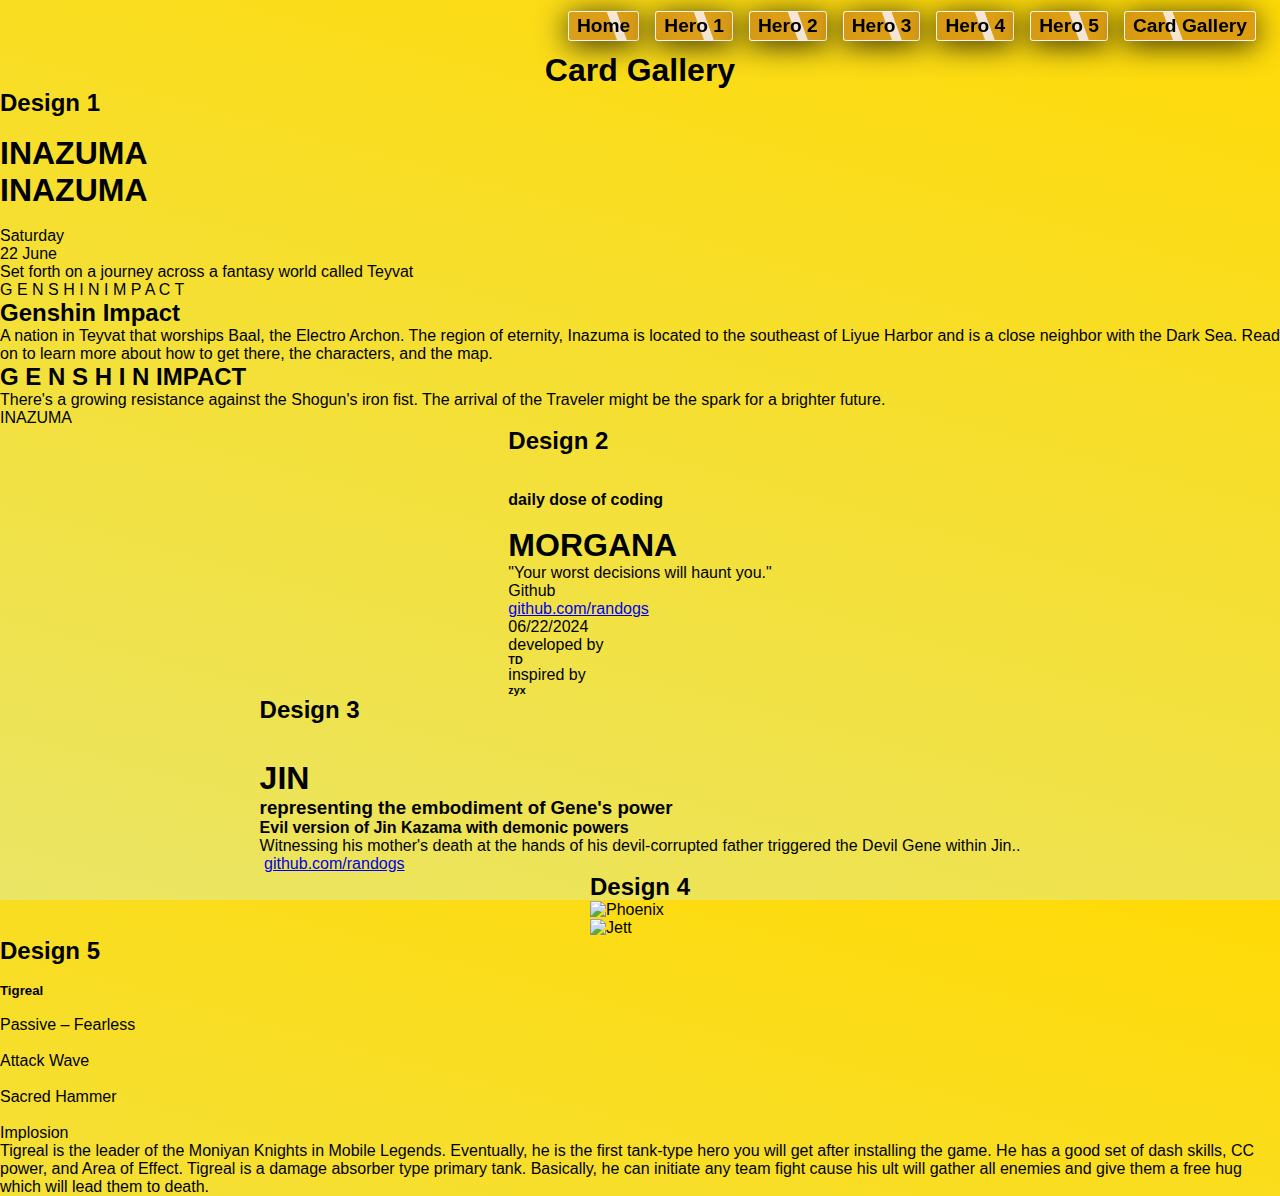
==== pages/card-gallery/index.html @ 4b06b7da "handsonfinal" ====
<!DOCTYPE html>
<html lang="en">
<head>
    <meta charset="UTF-8">
    <meta name="viewport" content="width=device-width, initial-scale=1.0">
    <title>Card Gallery</title>
    <link rel="stylesheet" href="./assets/css/card-1.css/card-1.css">
    <link rel="stylesheet" href="./assets/css/card-2.css/card-2.css">
    <link rel="stylesheet" href="./assets/css/card-3.css/card-3.css">
    <link rel="stylesheet" href="./assets/css/card-4.css/card-4.css">
    <link rel="stylesheet" href="./assets/css/card-5.css/card-5.css">
    <link rel="stylesheet" href="./assets/header.css/header.css">
    <link rel="stylesheet" href="./assets/css/style.css">
    <link rel="stylesheet" href="./assets/scrollbar.css/scrollbar.css">
    <link rel="stylesheet" href="https://cdnjs.cloudflare.com/ajax/libs/bootstrap-icons/1.11.3/font/bootstrap-icons.min.css" integrity="sha512-dPXYcDub/aeb08c63jRq/k6GaKccl256JQy/AnOq7CAnEZ9FzSL9wSbcZkMp4R26vBsMLFYH4kQ67/bbV8XaCQ==" crossorigin="anonymous" referrerpolicy="no-referrer">
</head>
<body>
    <header class="header">
        <a href="../../index.html" class="btn">Home</a>
        <a href="../hero-1/index.html" class="btn">Hero 1</a>
        <a href="../hero-2/index.html" class="btn">Hero 2</a>
        <a href="../hero-3/index.html" class="btn">Hero 3</a>
        <a href="../hero-4/index.html" class="btn">Hero 4</a>
        <a href="../hero-5/index.html" class="btn">Hero 5</a>
        <a href="../card-gallery/index.html" class="btn">Card Gallery</a>
    </header>

    <h1>Card Gallery</h1>

    <section class="design-1">
        <h2>Design 1</h2>
        <section class="hero">
            <div class="wallpaper">
                <img src="./assets/img/genshin-impact-inazuma.jpeg" alt="" class="character">
                <h1 class="top-layer">INAZUMA</h1>
                <h1 class="lower-layer">INAZUMA</h1>
                <img src="./assets/img/backgroundinazuma.jpg" alt="" class="background">
            </div>
            <div class="date">
                <p class="day">Saturday</p>
                <p class="month">22 June</p>
            </div>
            <div class="content">
                <div class="top">
                    <p class="description">Set forth on a journey across a fantasy world called Teyvat</p>
                    <p class="letters">G E N S H I N I M P A C T</p>
                </div>
                <div class="card1">
                    <h2 class="title">Genshin Impact</h2>
                    <p class="description">A nation in Teyvat that worships Baal, the Electro Archon. The region of eternity, Inazuma is located to the southeast of Liyue Harbor and is a close neighbor with the Dark Sea. Read on to learn more about how to get there, the characters, and the map.</p>
                </div>
                <div class="card2">
                    <h2 class="title">G E N S H I N IMPACT</h2>
                    <p class="description">There's a growing resistance against the Shogun's iron fist. The arrival of the Traveler might be the spark for a brighter future.</p>
                </div>
                <div class="name">INAZUMA</div>
            </div>
        </section>
    </section>

    <section class="design-2">
        <h2>Design 2</h2>
        <img src="./assets/css/img/leaguelogo.jpg" alt="" class="mascot">
        <div class="contents1">
            <div class="top">
                <img src="./assets/img/deguzmanownlogo (1).jpg" alt="" class="logo">
            </div>
            <div class="middle">
                <h4 class="note">daily dose of coding</h4>
                <div class="card">
                    <img class="card-img" src="./assets/img/Morganavictorious.webp" alt="">
                    <h1 class="title">MORGANA <br><span></span></h1>
                    <p class="description">"Your worst decisions will haunt you."</p>
                    <i class="bi bi-three-dots"></i>
                </div>
                <div class="others">
                    <div class="email">
                        <p>Github</p>
                        <a href="https://github.com/randogs/" class="account">github.com/randogs</a>
                    </div>
                    <p>06/22/2024</p>
                </div>
            </div>
            <div class="bottom">
                <div class="creators">
                    <p>developed by</p>
                    <h6>TD</h6>
                </div>
                <div class="creators">
                    <p>inspired by</p>
                    <h6>zyx</h6>
                </div>
            </div>
        </div>
    </section>

    <section class="design-3">
        <h2>Design 3</h2>
        <header class="hero12">
            <div class="background">
                <img src="./assets/css/card-3.css/img/arenatekken.jpg" alt="" class="toxic">
                <div class="partial-color"></div>
            </div>
            <div class="content">
                <div class="left">
                    <img src="./assets/css/card-3.css/img/develjin.jpg" alt="">
                </div>
                <div class="right">
                    <div class="container">
                        <h1 class="name">JIN</h1>
                        <h3 class="designer">representing the embodiment of Gene's power</h3>
                        <h4 class="message">Evil version of Jin Kazama with demonic powers</h4>
                        <p class="content">Witnessing his mother's death at the hands of his devil-corrupted father triggered the Devil Gene within Jin..</p>
                        <img src="./assets/css/card-3.css/img/tekken8logo.jpg" alt="">
                        <a href="https://github.com/randogs/" class="account">github.com/randogs</a>
                    </div>
                </div>
            </div>
        </header>
    </section>

    <section class="design-4">
        <h2 class="design-title">Design 4</h2>
        <div class="containerx">
            <div class="card-container phoenix-card">
                <img class="avatar" src="https://images.contentstack.io/v3/assets/bltb6530b271fddd0b1/bltf0200e1821b5b39f/5eb7cdc144bf8261a04d87f9/V_AGENTS_587x900_Phx.png" alt="Phoenix">
                <div class="card phoenix"></div>
            </div>
            <div class="card-container jett-card">
                <img class="avatar" src="https://images.contentstack.io/v3/assets/bltb6530b271fddd0b1/bltceaa6cf20d328bd5/5eb7cdc1b1f2e27c950d2aaa/V_AGENTS_587x900_Jett.png" alt="Jett">
                <div class="card jett"></div>
            </div>
        </div>
    </section>

    <section class="design-5">
        <h2 class="design-title">Design 5</h2>
        <div class="containerxi">
            <div class="cards">
                <div class="card__containersx">
                    <div class="card__thumb">
                        <div class="tig_imgsrc">
                            <img src="https://f.hubspotusercontent30.net/hubfs/5445236/tig.gif?t=1616993313337" alt="">
                        </div>
                    </div>
                    <div class="card__conts">
                        <h5>Tigreal</h5>
                        <div class="card__skills">
                            <div class="card__skill">
                                <img src="https://gamingonphone.com/wp-content/uploads/2020/08/passive-1.png" alt="">
                                <p>Passive – Fearless</p>
                            </div>
                            <div class="card__skill">
                                <img src="https://gamingonphone.com/wp-content/uploads/2020/12/skill-1.png" alt="">
                                <p>Attack Wave</p>
                            </div>
                            <div class="card__skill">
                                <img src="https://gamingonphone.com/wp-content/uploads/2020/12/skill-2.png" alt="">
                                <p>Sacred Hammer</p>
                            </div>
                            <div class="card__skill">
                                <img src="https://gamingonphone.com/wp-content/uploads/2020/12/skill-3.png" alt="">
                                <p>Implosion</p>
                            </div>
                        </div>
                        <div class="card_roler">
                            <p><span>Tigreal</span> is the leader of the Moniyan Knights in Mobile Legends. Eventually, he is the first tank-type hero you will get after installing the game. He has a good set of dash skills, CC power, and Area of Effect. Tigreal is a damage absorber type primary tank. Basically, he can initiate any team fight cause his ult will gather all enemies and give them a free hug which will lead them to death.</p>
                        </div>
                    </div>
                </div>
            </div>
        </div>
    </section>

</body>
</html>
---- pages/card-gallery/assets/header.css/header.css ----
* {
    padding: 0;
    margin: 0;
}

.header {
    box-sizing: content-box;
    width: calc(100dvw - 3rem);
    display: flex;
    justify-content: flex-end;
    padding: .7rem 1rem;
    gap: 1rem;
    color: black;
    height: 30px;

    & .btn {
        background: rgba(154, 32, 32, 0.329);
        box-shadow: 0 4px 30px rgba(0, 0, 0, 0.815);
        backdrop-filter: blur(10px);
        -webkit-backdrop-filter: blur(10px);
        font-size: 1.2rem;
        border: 1px solid rgb(245, 245, 245);
        padding: .2rem .5rem;
        border-radius: 3px;
        font-weight: 700;
        text-decoration: none;
        color: var(--color-primary-1);
        overflow: hidden;
        transition: all .2s ease;

        &::before {
            position: absolute;
            width: 10px;
            height: 50px;
            z-index: -1;
            background: rgba(255, 255, 255, 0.807);
            display: block;
            content: '';
            backdrop-filter: blur(10px);
            -webkit-backdrop-filter: blur(10px);
            transform: skew(20deg) translateY(-5px) translateX(40px);
            transition: all .2s ease;
        }

        &:hover {
            transform: scale(1.1);
            &::before {
                transform: skew(20deg) translateY(-5px) translateX(-20px);
            }
        }
    }
}
---- pages/card-gallery/assets/css/style.css ----
* {
    box-sizing: border-box;
    padding: 0;
    margin: 0;
}

body {
    width: 100vw;
    height: 100vh;
    display: flex;
    flex-direction: column;
    align-items: center;
    overflow-x: hidden;
    background: linear-gradient(75deg, #eae565 0%, #ffda06 100%);
    background: -moz-linear-gradient(75deg, #eae565 0%, #ffda06 100%);
    background: -webkit-linear-gradient(75deg, #eae565 0%, #ffda06 100%);
    font-family: 'Oswald', sans-serif;
    color: rgb(0, 2, 4);
}
---- pages/card-gallery/assets/scrollbar.css/scrollbar.css ----
*::-webkit-scrollbar{
    width: 5px;
}

*::-webkit-scrollbar-track{
    background-color: #527a58;
    border-radius: 12px;
}

*::-webkit-scrollbar-thumb{
    background-color: #00630d;
    border-radius: 12px;
}
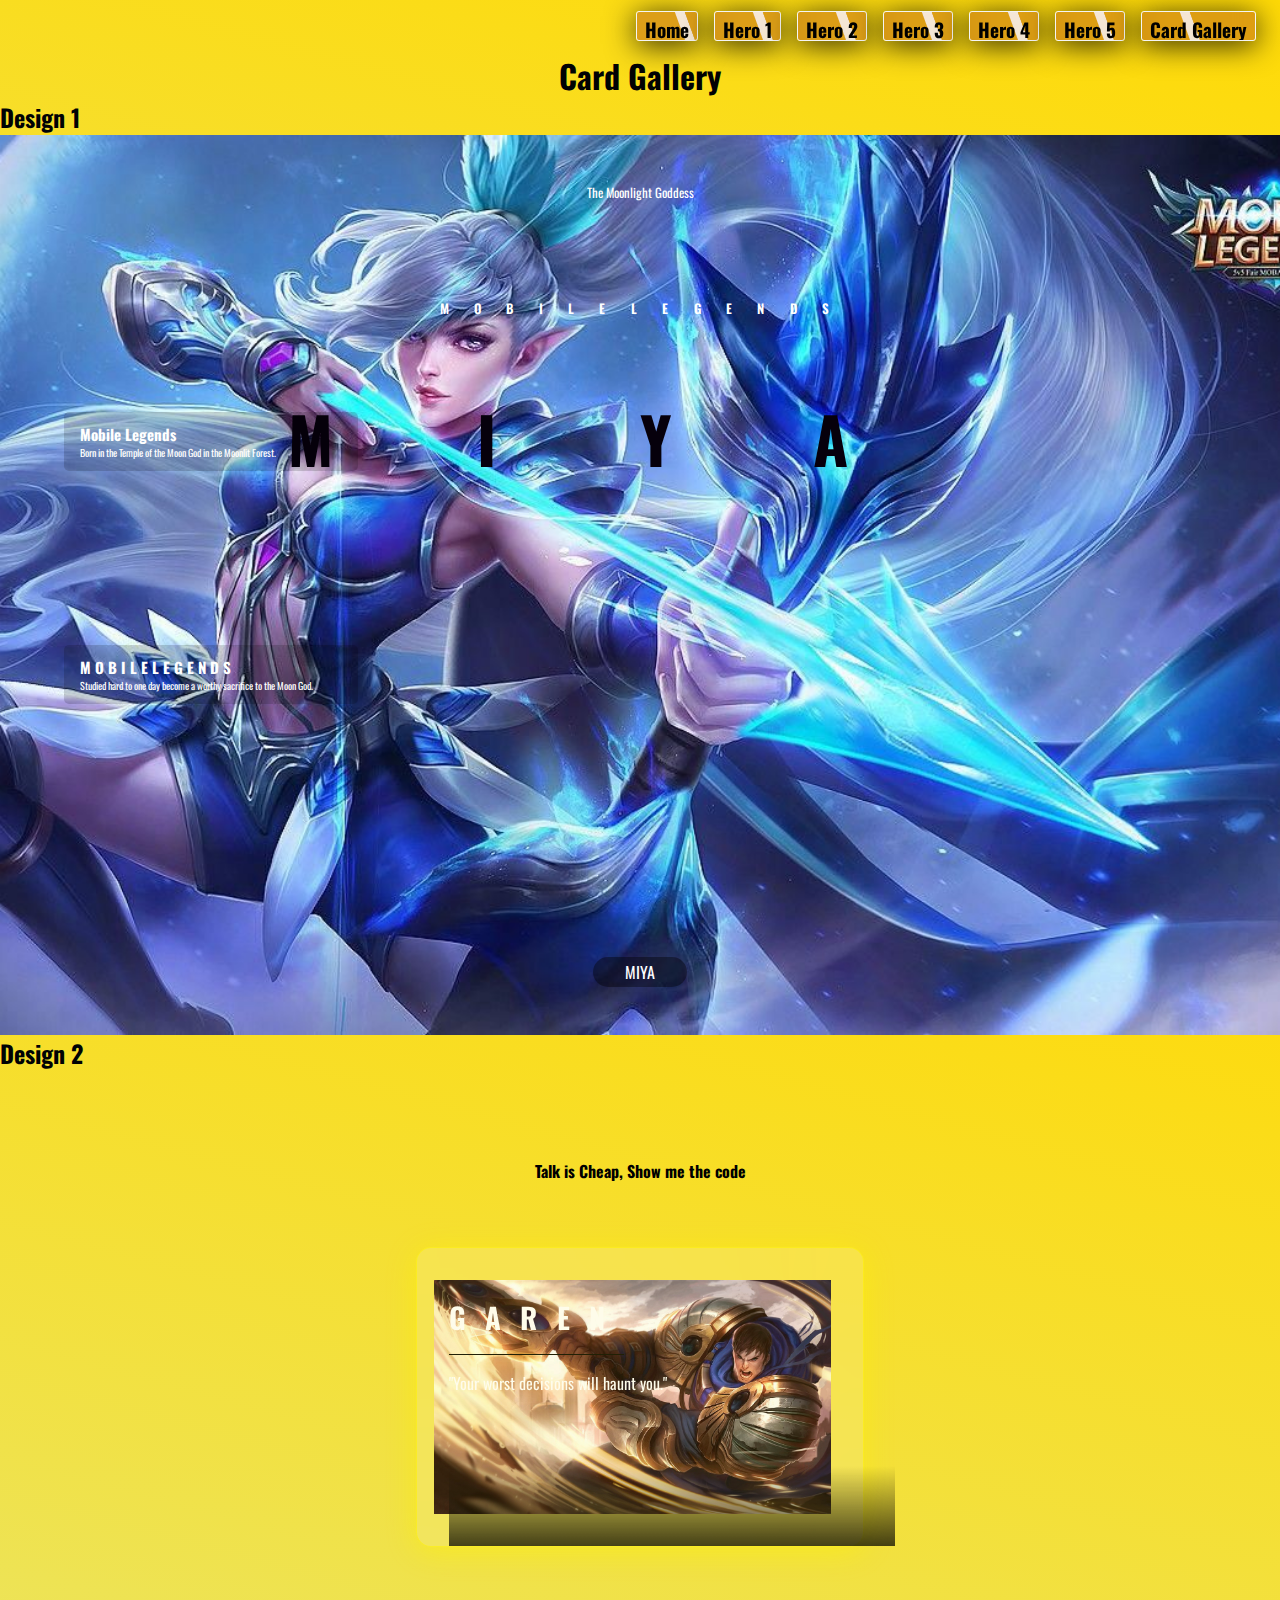
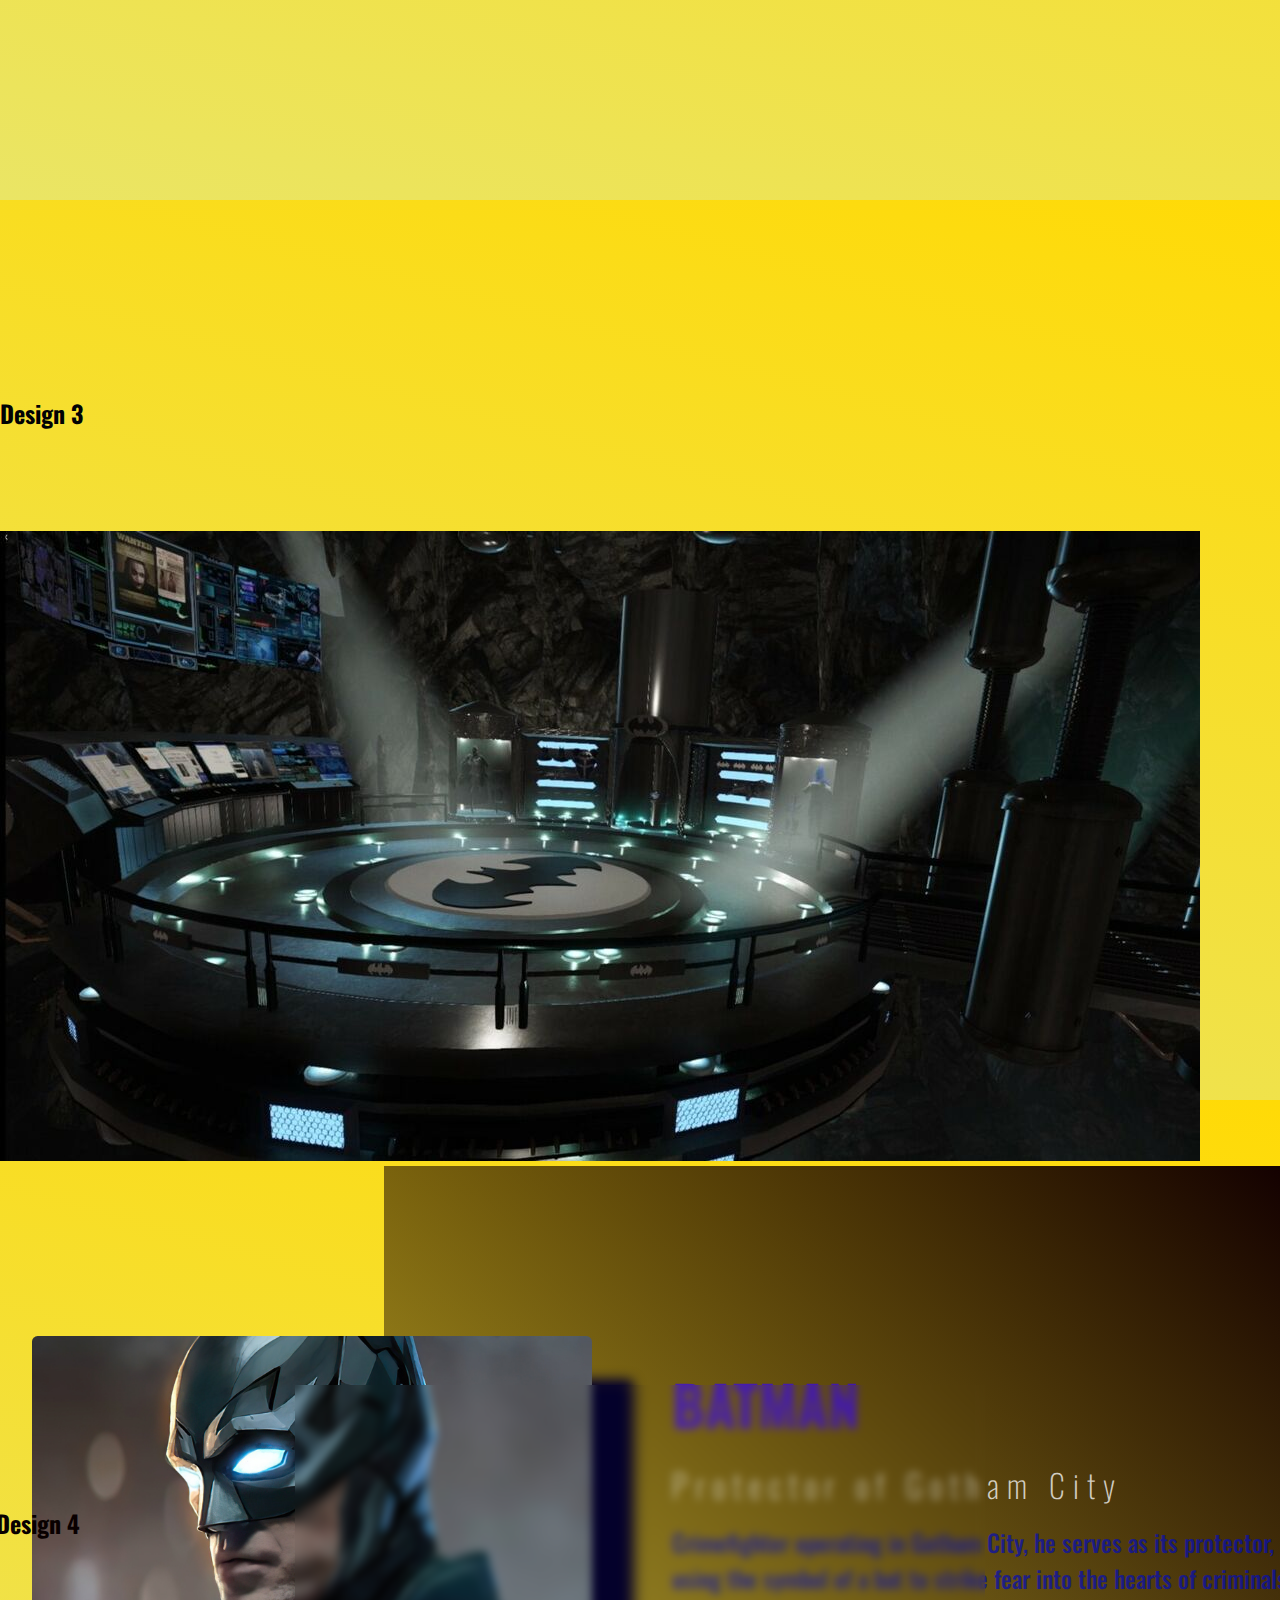
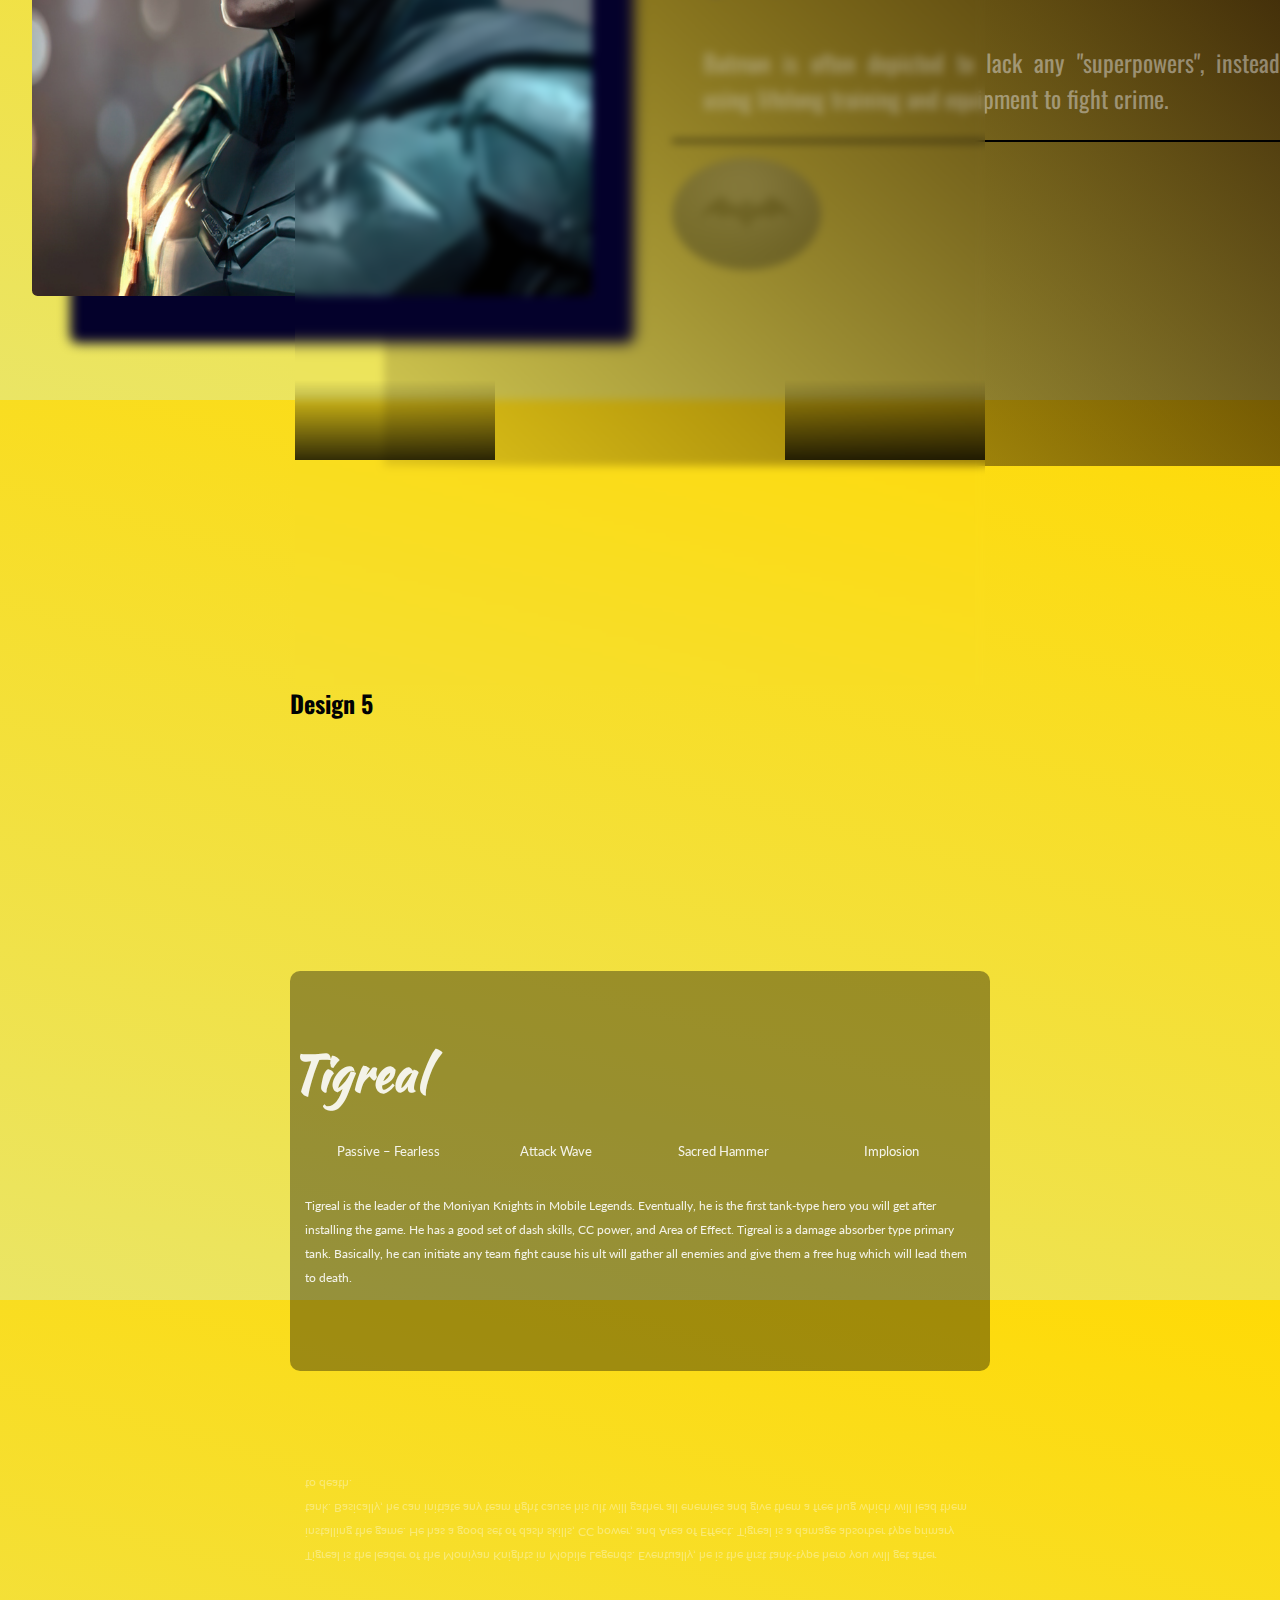
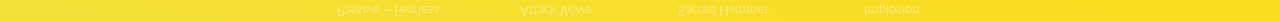
==== commit 1a9a5f57: "UPDATE" ====
--- a/pages/card-gallery/index.html
+++ b/pages/card-gallery/index.html
@@ -4,11 +4,11 @@
     <meta charset="UTF-8">
     <meta name="viewport" content="width=device-width, initial-scale=1.0">
     <title>Card Gallery</title>
-    <link rel="stylesheet" href="./assets/css/card-1.css/card-1.css">
-    <link rel="stylesheet" href="./assets/css/card-2.css/card-2.css">
-    <link rel="stylesheet" href="./assets/css/card-3.css/card-3.css">
-    <link rel="stylesheet" href="./assets/css/card-4.css/card-4.css">
-    <link rel="stylesheet" href="./assets/css/card-5.css/card-5.css">
+    <link rel="stylesheet" href="./assets/css/card1.css/card-1.css">
+    <link rel="stylesheet" href="./assets/css/card2.css/card-2.css">
+    <link rel="stylesheet" href="./assets/css/card3.css/card-3.css">
+    <link rel="stylesheet" href="./assets/css/card4.css/card-4.css">
+    <link rel="stylesheet" href="./assets/css/card5.css/card-5.css">
     <link rel="stylesheet" href="./assets/header.css/header.css">
     <link rel="stylesheet" href="./assets/css/style.css">
     <link rel="stylesheet" href="./assets/scrollbar.css/scrollbar.css">
@@ -31,66 +31,41 @@
         <h2>Design 1</h2>
         <section class="hero">
             <div class="wallpaper">
-                <img src="./assets/img/genshin-impact-inazuma.jpeg" alt="" class="character">
-                <h1 class="top-layer">INAZUMA</h1>
-                <h1 class="lower-layer">INAZUMA</h1>
-                <img src="./assets/img/backgroundinazuma.jpg" alt="" class="background">
-            </div>
-            <div class="date">
-                <p class="day">Saturday</p>
-                <p class="month">22 June</p>
+                <img src="./assets/img/cardmiya.jpeg" alt="" class="character">
+                <h1 class="top-layer">MIYA</h1>
+                <h1 class="lower-layer">MIYA</h1>
+                <img src="./assets/img/mlbg.jpg" alt="" class="background">
             </div>
             <div class="content">
                 <div class="top">
-                    <p class="description">Set forth on a journey across a fantasy world called Teyvat</p>
-                    <p class="letters">G E N S H I N I M P A C T</p>
+                    <p class="description">The Moonlight Goddess</p>
+                    <p class="letters">M O B I L E L E G E N D S</p>
                 </div>
                 <div class="card1">
-                    <h2 class="title">Genshin Impact</h2>
-                    <p class="description">A nation in Teyvat that worships Baal, the Electro Archon. The region of eternity, Inazuma is located to the southeast of Liyue Harbor and is a close neighbor with the Dark Sea. Read on to learn more about how to get there, the characters, and the map.</p>
+                    <h2 class="title">Mobile Legends</h2>
+                    <p class="description">Born in the Temple of the Moon God in the Moonlit Forest.</p>
                 </div>
                 <div class="card2">
-                    <h2 class="title">G E N S H I N IMPACT</h2>
-                    <p class="description">There's a growing resistance against the Shogun's iron fist. The arrival of the Traveler might be the spark for a brighter future.</p>
+                    <h2 class="title">M O B I L E L E G E N D S</h2>
+                    <p class="description">Studied hard to one day become a worthy sacrifice to the Moon God.</p>
                 </div>
-                <div class="name">INAZUMA</div>
+                <div class="name">MIYA</div>
             </div>
         </section>
     </section>
 
     <section class="design-2">
         <h2>Design 2</h2>
-        <img src="./assets/css/img/leaguelogo.jpg" alt="" class="mascot">
+        <img src="./assets/css/img/leaguelogo.jpg" alt="" class="garen">
         <div class="contents1">
-            <div class="top">
-                <img src="./assets/img/deguzmanownlogo (1).jpg" alt="" class="logo">
-            </div>
             <div class="middle">
-                <h4 class="note">daily dose of coding</h4>
+                <h4 class="note">Talk is Cheap, Show me the code</h4>
                 <div class="card">
-                    <img class="card-img" src="./assets/img/Morganavictorious.webp" alt="">
-                    <h1 class="title">MORGANA <br><span></span></h1>
+                    <img class="card-img" src="./assets/css/card2.css/img/garen.jpg" alt="">
+                    <h1 class="title">GAREN<br><span></span></h1>
                     <p class="description">"Your worst decisions will haunt you."</p>
                     <i class="bi bi-three-dots"></i>
                 </div>
-                <div class="others">
-                    <div class="email">
-                        <p>Github</p>
-                        <a href="https://github.com/randogs/" class="account">github.com/randogs</a>
-                    </div>
-                    <p>06/22/2024</p>
-                </div>
-            </div>
-            <div class="bottom">
-                <div class="creators">
-                    <p>developed by</p>
-                    <h6>TD</h6>
-                </div>
-                <div class="creators">
-                    <p>inspired by</p>
-                    <h6>zyx</h6>
-                </div>
-            </div>
         </div>
     </section>
 
@@ -98,21 +73,20 @@
         <h2>Design 3</h2>
         <header class="hero12">
             <div class="background">
-                <img src="./assets/css/card-3.css/img/arenatekken.jpg" alt="" class="toxic">
+                <img src="./assets/css/card3.css/img/batmancave.jpg" alt="" class="batman">
                 <div class="partial-color"></div>
             </div>
             <div class="content">
                 <div class="left">
-                    <img src="./assets/css/card-3.css/img/develjin.jpg" alt="">
+                    <img src="./assets/css/card3.css/img/batman.jpg" alt="">
                 </div>
                 <div class="right">
                     <div class="container">
-                        <h1 class="name">JIN</h1>
-                        <h3 class="designer">representing the embodiment of Gene's power</h3>
-                        <h4 class="message">Evil version of Jin Kazama with demonic powers</h4>
-                        <p class="content">Witnessing his mother's death at the hands of his devil-corrupted father triggered the Devil Gene within Jin..</p>
-                        <img src="./assets/css/card-3.css/img/tekken8logo.jpg" alt="">
-                        <a href="https://github.com/randogs/" class="account">github.com/randogs</a>
+                        <h1 class="name">BATMAN</h1>
+                        <h3 class="designer">Protector of Gotham City</h3>
+                        <h4 class="message">Crimefighter operating in Gotham City, he serves as its protector, using the symbol of a bat to strike fear into the hearts of criminals.</h4>
+                        <p class="content">Batman is often depicted to lack any "superpowers", instead using lifelong training and equipment to fight crime.</p>
+                        <img src="./assets/css/card3.css/img/batmanlogo.png" alt="">
                     </div>
                 </div>
             </div>
--- a/pages/card-gallery/assets/css/card1.css/card-1.css
+++ b/pages/card-gallery/assets/css/card1.css/card-1.css
@@ -0,0 +1,183 @@
+@keyframes fadeIn {
+    0% { opacity: 0; }
+    100% { opacity: 1; }
+}
+
+@keyframes slideInFromLeft {
+    0% { transform: translateX(-100%); opacity: 0; }
+    100% { transform: translateX(0); opacity: 1; }
+}
+
+@keyframes slideInFromRight {
+    0% { transform: translateX(100%); opacity: 0; }
+    100% { transform: translateX(0); opacity: 1; }
+}
+
+@keyframes slideInFromBottom {
+    0% { transform: translateY(100%); opacity: 0; }
+    100% { transform: translateY(0); opacity: 1; }
+}
+
+body {
+    position: relative;
+    height: 180vh;
+    width: 100vw;
+    overflow-x: hidden;
+}
+
+.hero {
+    width: 100vw;
+    position: relative;
+    color: white;
+}
+
+.hero .wallpaper {
+    position: absolute;
+    width: 100vw;
+    height: 100vh;
+    z-index: -5;
+    animation: fadeIn 2s ease-in;
+}
+
+.hero .wallpaper .background,
+.hero .wallpaper .character,
+.hero .wallpaper h1 {
+    height: 100vh;
+    position: absolute;
+    width: 100%;
+}
+
+.hero .wallpaper img {
+    object-fit: cover;
+}
+
+.hero .wallpaper .background {
+    z-index: -4;
+    animation: slideInFromLeft 2s ease-in;
+}
+
+.hero .wallpaper h1 {
+    margin-top: 20%;
+    text-align: center;
+    font-size: 4rem;
+    letter-spacing: 9rem;
+    color: rgb(6, 0, 12);
+    font-weight: 1200;
+    animation: slideInFromBottom 2s ease-in;
+}
+
+.hero .wallpaper .lower-layer,
+.hero .wallpaper .top-layer {
+    transition: transform 0.3s ease-in-out, box-shadow 0.3s ease-in-out;
+}
+
+.hero .wallpaper .lower-layer:hover,
+.hero .wallpaper .top-layer:hover {
+    transform: scale(1.2);
+    box-shadow: 0 0 20px rgba(255, 255, 255, 0.8);
+}
+
+.hero .wallpaper .top-layer {
+    color: transparent;
+    align-self: center;
+    -webkit-text-stroke-width: 1px;
+    -webkit-text-stroke-color: white;
+    z-index: -1;
+}
+
+.hero .wallpaper .character {
+    z-index: -2;
+    animation: slideInFromRight 2s ease-in;
+}
+
+.hero .date {
+    position: absolute;
+    top: 4rem;
+    left: 5rem;
+    font-weight: 500;
+    font-size: x-small;
+    animation: slideInFromLeft 2s ease-in;
+}
+
+.hero .date .day,
+.hero .date .month {
+    letter-spacing: .5rem;
+}
+
+.hero .date::before {
+    content: '';
+    height: 2rem;
+    width: .8rem;
+    background-color: #ff000085;
+    position: absolute;
+    z-index: -1;
+    transform: translateY(-.4rem) translateX(-.5rem);
+}
+
+.hero .content {
+    height: 100vh;
+    display: flex;
+    flex-direction: column;
+    align-items: center;
+    padding: 3rem 4rem;
+    justify-content: space-between;
+}
+
+.hero .content .top {
+    display: flex;
+    flex-direction: column;
+    align-items: center;
+    gap: 6rem;
+}
+
+.hero .content .top .description,
+.hero .content .top .letters,
+.hero .content .name {
+    animation: fadeIn 2s ease-in;
+}
+
+.hero .content .top .description {
+    width: fit-content;
+    font-size: .8rem;
+}
+
+.hero .content .top .letters {
+    font-weight: 600;
+    letter-spacing: .7rem;
+    font-size: small;
+}
+
+.hero .content .card1,
+.hero .content .card2 {
+    top: 6%;
+    width: 23vw;
+    text-align: justify;
+    background-color: rgba(0, 0, 0, 0.156);
+    padding: .7rem 1rem;
+    border-radius: 5px;
+    align-self: flex-start;
+    position: relative;
+    font-size: 10px;
+    animation: slideInFromLeft 2s ease-in;
+    transform: translateY(-8rem);
+    transition: transform 0.3s ease-in-out, box-shadow 0.3s ease-in-out;
+}
+
+.hero .content .card1:hover,
+.hero .content .card2:hover {
+    transform: scale(1.3);
+    box-shadow: 0 0 15px rgba(255, 255, 255, 0.8);
+}
+
+.hero .content .name {
+    background-color: rgba(0, 0, 0, 0.39);
+    padding: .2rem 2rem;
+    border-radius: 50px;
+    animation: fadeIn 2s ease-in;
+    transition: transform 0.3s ease-in-out, box-shadow 0.3s ease-in-out;
+}
+
+.hero .content .name:hover {
+    transform: scale(1.1);
+    box-shadow: 0 0 15px rgba(250, 247, 247, 0.8);
+}--- a/pages/card-gallery/assets/css/card2.css/card-2.css
+++ b/pages/card-gallery/assets/css/card2.css/card-2.css
@@ -0,0 +1,214 @@
+*, *::before, *::after, h6, p {
+    padding: 0;
+    margin: 0;
+    box-sizing: border-box;
+}
+
+body {
+    height: 100%;
+    overflow-x: hidden;
+}
+
+.contents1  {
+    width: 100vw;
+    height: 100vh;
+    background: url('../card-2.css/img/garenlol.jpg') no-repeat center top;
+    background-size: cover;
+    display: flex;
+    align-items: center;
+    flex-direction: column;
+    color: rgb(0, 0, 0);
+    justify-content: space-between;
+    
+}
+
+.hero-background .garen {
+    position: absolute;
+    right: 2rem;
+    bottom: 0;
+    height: 3.5rem;
+    border-radius: 70%;
+    width: auto;
+    transition: transform 0.3s ease-in-out;
+}
+
+.hero-background .garen:hover {
+    animation: float 3s ease-in-out infinite;
+}
+
+.contents1 .top .logo {
+    height: 50px;
+}
+
+.contents1 .middle {
+    display: flex;
+    flex-direction: column;
+    align-items: center;
+    position: relative;
+}
+
+.contents1 .middle .note {
+    font-size: 1rem;
+    padding: 4rem;
+    transition: opacity 0.4s ease-in-out;
+}
+
+.contents1 .middle .note:hover {
+    animation: alternate-reverse 10s ease-in-out forwards;
+}
+
+.contents1 .middle .card {
+    padding: 2rem;
+    width: 35vw;
+    background: rgba(255, 255, 255, 0.148);
+    box-shadow: 0 4px 30px rgba(255, 242, 0, 0.625);
+    backdrop-filter: blur(60px);
+    -webkit-backdrop-filter: blur(10px);
+    font-size: 0.9rem;
+    border: 1px solid rgba(255, 242, 0, 0.625);
+    color: rgb(0, 0, 0);
+    border-radius: 15px;
+    position: relative;
+    opacity: 90%;
+    transition: transform 2s ease-in-out;
+    
+}
+
+.contents1 .middle .card:hover {
+    animation: fadeInUp 0.5s ease-in-out forwards;
+}
+
+.contents1 .middle .card .card-img {
+    position: absolute;
+    height: calc(100% - 4rem);
+    width: auto;
+    right: 2rem;
+    z-index: -1;
+    
+}
+
+.contents1 .middle .card .title {
+    padding: 1rem 0;
+    border-bottom: 1px rgb(246, 244, 255) solid;
+    width: fit-content;
+    font-weight: 700;
+    letter-spacing: 1.2rem;
+    filter: invert(1);
+    
+}
+
+.contents1 .middle .card .description {
+    padding: 1rem 0;
+    width: 65%;
+    font-size: 1rem;
+    text-align: justify;
+    text-justify: inter-word;
+    filter: invert(1);
+    
+}
+
+.contents1 .middle .card i {
+    filter: invert(1);
+}
+
+.contents1 .middle .others {
+    display: flex;
+    justify-content: space-between;
+    width: 35vw;
+    padding: 2rem;
+    transition: opacity 2s ease-in-out;
+    
+}
+
+.contents1 .middle .others:hover {
+    animation: fadeIn 0.5s ease-in-out forwards;
+}
+
+.contents1 .middle .others p {
+    filter: invert(1);
+    padding: 0;
+    margin: 0;
+}
+
+.contents1 .bottom {
+    display: flex;
+    gap: 8rem;
+   margin-bottom: 20px;
+   margin-top: 135px;
+    filter: invert(1);
+    transition: transform 5s ease-in-out;
+    color: rgb(249, 249, 249);
+
+}
+
+.contents1 .bottom:hover {
+    animation: fadeoutUp 2s ease-in forwards;
+}
+
+.contents1 .bottom .creators {
+    display: flex;
+    flex-direction: column;
+    align-items: center;
+}
+
+.contents1 .bottom .creators h6 {
+    padding: 0;
+    margin: 0;
+    font-weight: 650;
+}
+
+.contents1 .bottom .creators p {
+    padding: 0;
+    margin: 0;
+}
+
+@media only screen and (max-width: 1024px) {
+    .contents1 .middle .card,
+    .contents1 .middle .others {
+        width: 70vw;
+    }
+
+    .hero-background .garen {
+        height: 8rem;
+    }
+}
+
+@keyframes fadeIn {
+    from {
+        opacity: 0;
+    }
+    to {
+        opacity: 1;
+    }
+}
+
+@keyframes fadeInUp {
+    from {
+        opacity: 0;
+        transform: translateY(20px);
+    }
+    to {
+        opacity: 1;
+        transform: translateY(0);
+    }
+}
+
+@keyframes slideInFromLeft {
+    from {
+        opacity: 0;
+        transform: translateX(-100%);
+    }
+    to {
+        opacity: 1;
+        transform: translateX(0);
+    }
+}
+
+@keyframes float {
+    0%, 100% {
+        transform: translateY(0);
+    }
+    50% {
+        transform: translateY(-10px);
+    }
+}--- a/pages/card-gallery/assets/css/card3.css/card-3.css
+++ b/pages/card-gallery/assets/css/card3.css/card-3.css
@@ -0,0 +1,164 @@
+@import url('https://fonts.googleapis.com/css2?family=Oswald:wght@200..700&display=swap');
+
+* {
+    padding: 0;
+    margin: 0;
+    box-sizing: border-box;
+}
+
+.hero12 {
+    height: 100dvh;
+    width: 100vw;
+    position: relative;
+    top: 100px;
+}
+
+.hero12 .background .toxic {
+    width: 100%;
+    position: absolute;
+    z-index: -2;
+    height: 100dvh;
+}
+
+.hero12 .background .partial-color {
+    background-image: linear-gradient(to right top, #1000001c, #140101);
+    height: 100dvh;
+    width: 70vw;
+    position: absolute;
+    z-index: -1;
+    right: 0;
+}
+
+.hero12 .content {
+    display: flex;
+    align-items: center;
+    gap: 5rem;
+    height: 100%;
+    padding: 2rem;
+}
+
+.hero12 .content .left {
+    height: 100%;
+    display: flex;
+    align-items: center;
+    justify-content: flex-end;
+    width: 50vw;
+}
+
+.hero12 .content .left img {
+    width: 35rem;
+    aspect-ratio: 1/1;
+    object-fit: cover;
+    box-shadow: 40px 45px 12px 2px rgba(252, 255, 251, 0.958);
+    -webkit-box-shadow: 40px 45px 12px 2px rgb(4, 1, 43);
+    -moz-box-shadow: 40px 45px 12px 2px rgb(47, 45, 45);
+    border-radius: 1%;
+    transition: transform 0.2s ease;
+}
+
+.hero12 .content .left img:hover {
+    transform: rotateZ(10deg);
+}
+
+.hero12 .content .right {
+    width: 50vw;
+}
+
+.hero12 .content .right .container {
+    width: 40rem;
+    display: flex;
+    flex-direction: column;
+    justify-content: space-between;
+    gap: 1rem;
+}
+
+.hero12 .content .right .container .designer {
+    font-weight: 100;
+    font-size: 2rem;
+    letter-spacing: 0.5rem;
+    color: rgba(246, 246, 246, 0.782);
+}
+
+.hero12 .content .right .container .name {
+    font-family: "Oswald", sans-serif;
+    font-size: 3.5rem;
+    color: rgba(51, 0, 255, 0.642);
+}
+
+.hero12 .content .right .container .name span {
+    font-size: 5rem;
+}
+
+.hero12 .content .right .container .message {
+    font-size: 1.5rem;
+    font-weight: 500;
+    color: rgba(7, 15, 175, 0.718);
+}
+
+.hero12 .content .right .container .content {
+    font-size: 1.5rem;
+    padding-bottom: 1.5rem;
+    border-bottom: 2px solid black;
+    width: fit-content;
+    text-align: justify;
+    text-justify: inter-word;
+    color: rgba(228, 227, 227, 0.475);
+}
+
+.hero12 .content .right .container img {
+    height: 7rem;
+    width: fit-content;
+    opacity: 0.3;
+    border-radius: 50%;
+    transition: opacity 0.3s ease;
+    
+}
+
+.hero12 .content .right .container img:hover {
+    opacity: 1;
+}
+
+.hero12 .content .right .container .account {
+    text-decoration: none;
+    color: rgba(255, 255, 255, 0.589);
+    font-size: 1rem;
+}
+
+.hero12 .content .right .container .account:hover {
+    color: rgba(228, 227, 227, 0.475);
+}
+
+.hero12 .content .right .container nav {
+    display: flex;
+    gap: 1rem;
+    width: fit-content;
+}
+
+.hero12 .content .right .container nav a {
+    border: rgba(255, 255, 255, 0.534) 1px solid;
+    border-radius: 25px;
+    padding: 0.7rem 1.5rem;
+    text-decoration: none;
+    color: white;
+    font-weight: 500;
+    transition: all 0.2s ease;
+    font-size: clamp(.8rem, 1vw, 1.2rem);
+
+}
+
+.hero12 .content .right .container nav a:hover {
+    transform: translate(-0.3rem, -0.3rem);
+    filter: drop-shadow(0.3rem 0.3rem rgba(228, 227, 227, 0.475));
+}
+
+.hero12 .content .right .container nav a.ghost {
+    background: linear-gradient(-8deg, #7b87aa 0%, #5269ad 100%);
+    background: -moz-linear-gradient(-8deg, #7b87aa 0%, #5269ad 100%);
+    background: -webkit-linear-gradient(-8deg, #7b87aa 0%, #5269ad 100%);
+}
+
+.hero12 .content .right .container nav a.poison {
+    background: linear-gradient(-8deg, #9900ff 0%, #d89eff 100%);
+    background: -moz-linear-gradient(-8deg, #9900ff 0%, #d89eff 100%);
+    background: -webkit-linear-gradient(-8deg, #9900ff 0%, #d89eff 100%);
+}--- a/pages/card-gallery/assets/css/card4.css/card-4.css
+++ b/pages/card-gallery/assets/css/card4.css/card-4.css
@@ -0,0 +1,137 @@
+@import url(https://db.onlinewebfonts.com/c/e7322a6673613ab13604fadda3d20e56?family=VALORANT);
+
+body {
+  background-image: url("https://images-wixmp-ed30a86b8c4ca887773594c2.wixmp.com/f/d9227692-9ff9-4abd-98e1-4889a24cd232/df2wiqo-f5cf2cd3-3107-443c-b220-3c7c32e58919.png/v1/fill/w_1280,h_721/valorant_wallpaper_hd_neon_sign_by_eclipsewideedit_df2wiqo-fullview.png?token=eyJ0eXAiOiJKV1QiLCJhbGciOiJIUzI1NiJ9.[base64].zRI_Mal_md0fr8R6U5pa0rWXR1jn9im3_dg_z01PDes");
+  background-size: cover;
+  background-repeat: no-repeat;
+  padding: 0;
+  margin: 0;
+}
+
+body:has(.phoenix-card:hover) {
+  background-image: url("https://wallpaperaccess.com/full/3909941.png");
+}
+
+body:has(.jett-card:hover) {
+  background-image: url("https://w0.peakpx.com/wallpaper/28/428/HD-wallpaper-jett-valorant-fps-game-jett-riot-riotbrasil-riotgames-valorant-valorantbrasil-wiwferr.jpg");
+}
+.design-4 .design-title {
+    position: absolute;
+    top: 3100px; /* Adjust this value to position it vertically */
+    left: 3%; /* Centers the text horizontally */
+    transform: translateX(-50%); /* Ensures the text is truly centered */
+    color: rgb(9, 0, 0);
+    font-size: 24px; /* Adjust the font size as needed */
+    padding: 5px 10px;
+    border-radius: 5px;
+  }
+
+.containerx {
+  display: flex;
+  justify-content: center;
+  align-items: center;
+  flex-wrap: wrap;
+  gap: 290px;
+  backdrop-filter: blur(4px);
+  height: 100vh;
+ margin-top: 6vh;
+}
+
+.card-container {
+  display: flex;
+  flex-direction: column;
+  justify-content: center;
+  position: relative;
+  height: 450px;
+  width: fit-content;
+  margin: 0 auto;
+  perspective: 1000px;
+  cursor: pointer;
+}
+
+.card {
+  width: 200px;
+  height: 300px;
+  background-size: cover;
+  background-position: center;
+  background-repeat: no-repeat;
+  transition: transform 0.4s linear;
+}
+
+.card.phoenix {
+  background: url(https://i.pinimg.com/474x/f2/63/0e/f2630e4a0e3e29b37973256f7c854715.jpg);
+}
+
+.card.jett {
+  background: url(https://w0.peakpx.com/wallpaper/28/428/HD-wallpaper-jett-valorant-fps-game-jett-riot-riotbrasil-riotgames-valorant-valorantbrasil-wiwferr.jpg);
+}
+
+.card-container::before {
+  position: absolute;
+  color: white;
+  font-size: 42px;
+  bottom: 10px;
+  z-index: 2;
+  opacity: 0;
+  transform: translateY(30%);
+  transition: all 0.4s linear;
+}
+
+.card::after {
+  content: '';
+  position: absolute;
+  z-index: 1;
+  bottom: 0;
+  height: 100px;
+  width: 100%;
+  background: rgb(243,236,230);
+  background: linear-gradient(180deg, transparent 20%, rgba(0,0,0,0.8) 100%);
+}
+
+.phoenix-card::before {
+  content: 'P H O E N I X';
+  font-size: 32px;
+}
+
+.jett-card::before {
+  content: 'J E T T';
+  font-size: 32px;
+}
+
+.avatar {
+  position: absolute;
+  bottom: 0;
+  width: 280px;
+  z-index: 1;
+  opacity: 0;
+  transform: translateY(0);
+  transition: transform 0.3s linear, opacity 0.3s linear;
+}
+
+.phoenix-card .avatar {
+  width: 300px;
+}
+
+.jett-card .avatar {
+  width: 300px;
+}
+
+.card-container:hover .avatar {
+  transform: translateY(-20%);
+  opacity: 1;
+}
+
+.card-container:hover .card {
+  transform: rotateX(20deg);
+}
+
+.card-container:hover::before {
+  transform: translateY(0%);
+  opacity: 1;
+}
+
+.card-container:hover {
+  -webkit-box-shadow: 0px 300px 90px 0px rgba(0,0,0,0.75);
+  -moz-box-shadow: 0px 300px 90px 0px rgba(0,0,0,0.75);
+  box-shadow: 0px 300px 90px 0px rgba(0,0,0,0.75);
+}--- a/pages/card-gallery/assets/css/card5.css/card-5.css
+++ b/pages/card-gallery/assets/css/card5.css/card-5.css
@@ -0,0 +1,123 @@
+@import url('https://fonts.googleapis.com/css2?family=Kaushan+Script&family=Lato&display=swap');
+body {
+	background: url('https://i.pinimg.com/originals/48/94/01/489401562edd6d3418e6fda3fe032a13.jpg');
+}
+
+.containerxi {
+	width: 100%;
+	height: 100vh;
+	display: flex;
+	justify-content: center;
+	align-items: center;
+	font-family: 'Lato', sans-serif;
+}
+
+.cards {
+	width: 700px;
+	height: 400px;
+	   background: url('https://i.pinimg.com/originals/5c/45/03/5c450374540a4a5ab49b40c2f76f2cb6.jpg');
+	background: rgba(0, 0, 0, 0.364);
+	border-radius: 10px;
+}
+
+.card__containersx {
+	position: relative;
+	display: flex;
+	align-items: center;
+	height: 100%;
+  -webkit-box-reflect: below 20px linear-gradient(rgba(255,255,255,0.4),rgba(255,255,255,0.4));
+}
+
+.tig_imgsrc {
+	transform: translateX(-35%);
+}
+.tig_imgsrc img{
+  -webkit-box-reflect: below 20px linear-gradient(rgb(255, 255, 255),rgba(255,255,255,0.4));
+}
+
+.card__conts {
+	color: #ffffffe3;
+}
+
+h5 {
+	font-size: 50px;
+	font-family: 'Kaushan Script', cursive;
+	margin: 0;
+}
+
+.card_roler {
+	font-size: 12px;
+	padding: 15px;
+	line-height: 2em;
+}
+
+.card_role span {
+	font-size: 20px;
+	margin-right: 5px;
+	font-family: 'Kaushan Script', cursive;
+}
+
+.card__skills {
+	display: flex;
+	height: 7px;
+	flex-wrap: wrap;
+	padding: 15px;
+	align-items: flex-end;
+	margin-bottom: 40px;
+}
+
+.card__skill {
+	flex-basis: 25%;
+	text-align: center;
+}
+
+.card__skill img {
+	max-width: 50px;
+}
+
+.card__skill p {
+	font-size: 13px;
+	margin: 0;
+}
+
+@media (max-width: 768px) {
+	.cards {
+		height: auto;
+	}
+	.card__container {
+		flex-direction: column-reverse;
+	}
+	h1 {
+		text-align: center;
+        color: blue;
+	}
+	.card__skills {
+		justify-content: center;
+		margin-bottom: 80px;
+	}
+	.card__skill {
+		height: 70px;
+		display: flex;
+		align-items: flex-start;
+		flex-direction: column;
+		text-align: center;
+		font-size: 12px;
+	}
+	.card__thumb {
+		position: absolute;
+		bottom: 85%;
+	}
+	.card__skill p,
+	.card__skill img {
+		margin: auto;
+	}
+	.card__skill img {
+		max-width: 35px;
+	}
+	.tig_img {
+		transform: translate(0px, -30px);
+	}
+	.tig_img img {
+		width: 150px;
+	}
+}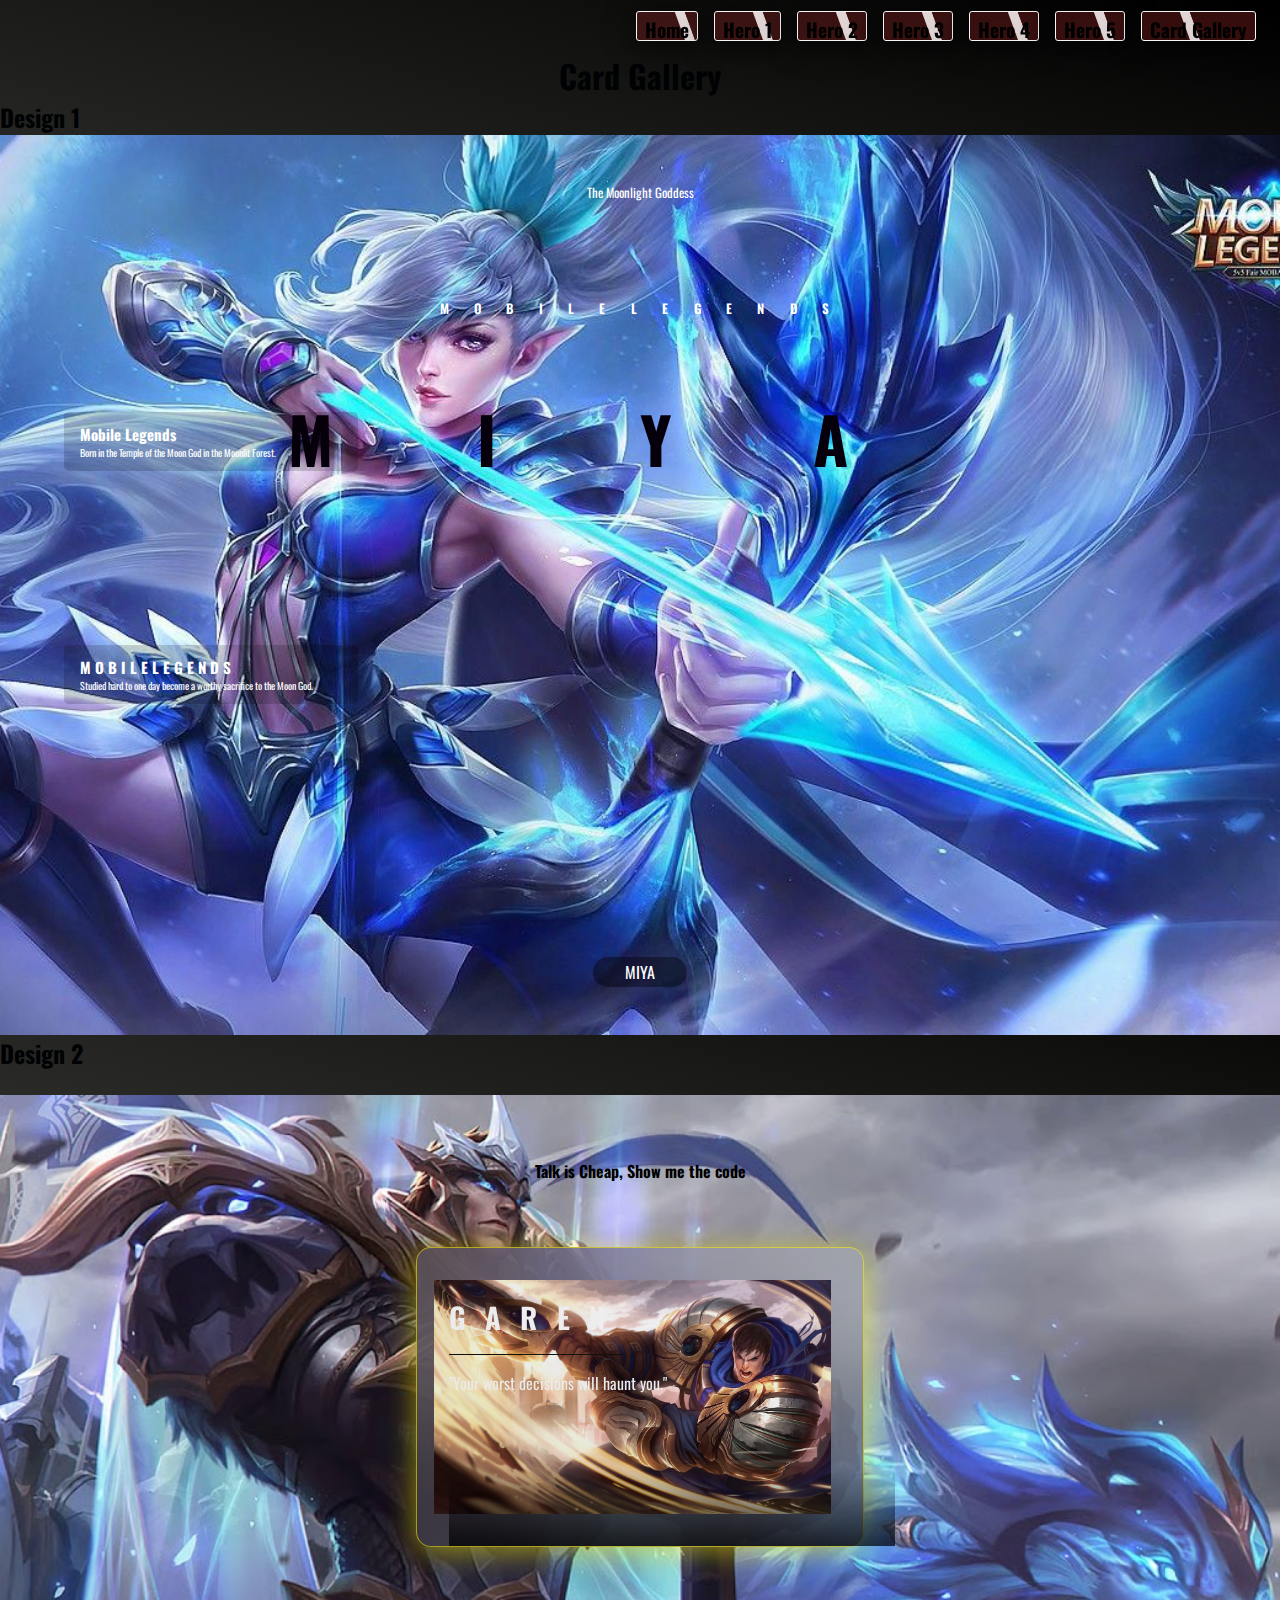
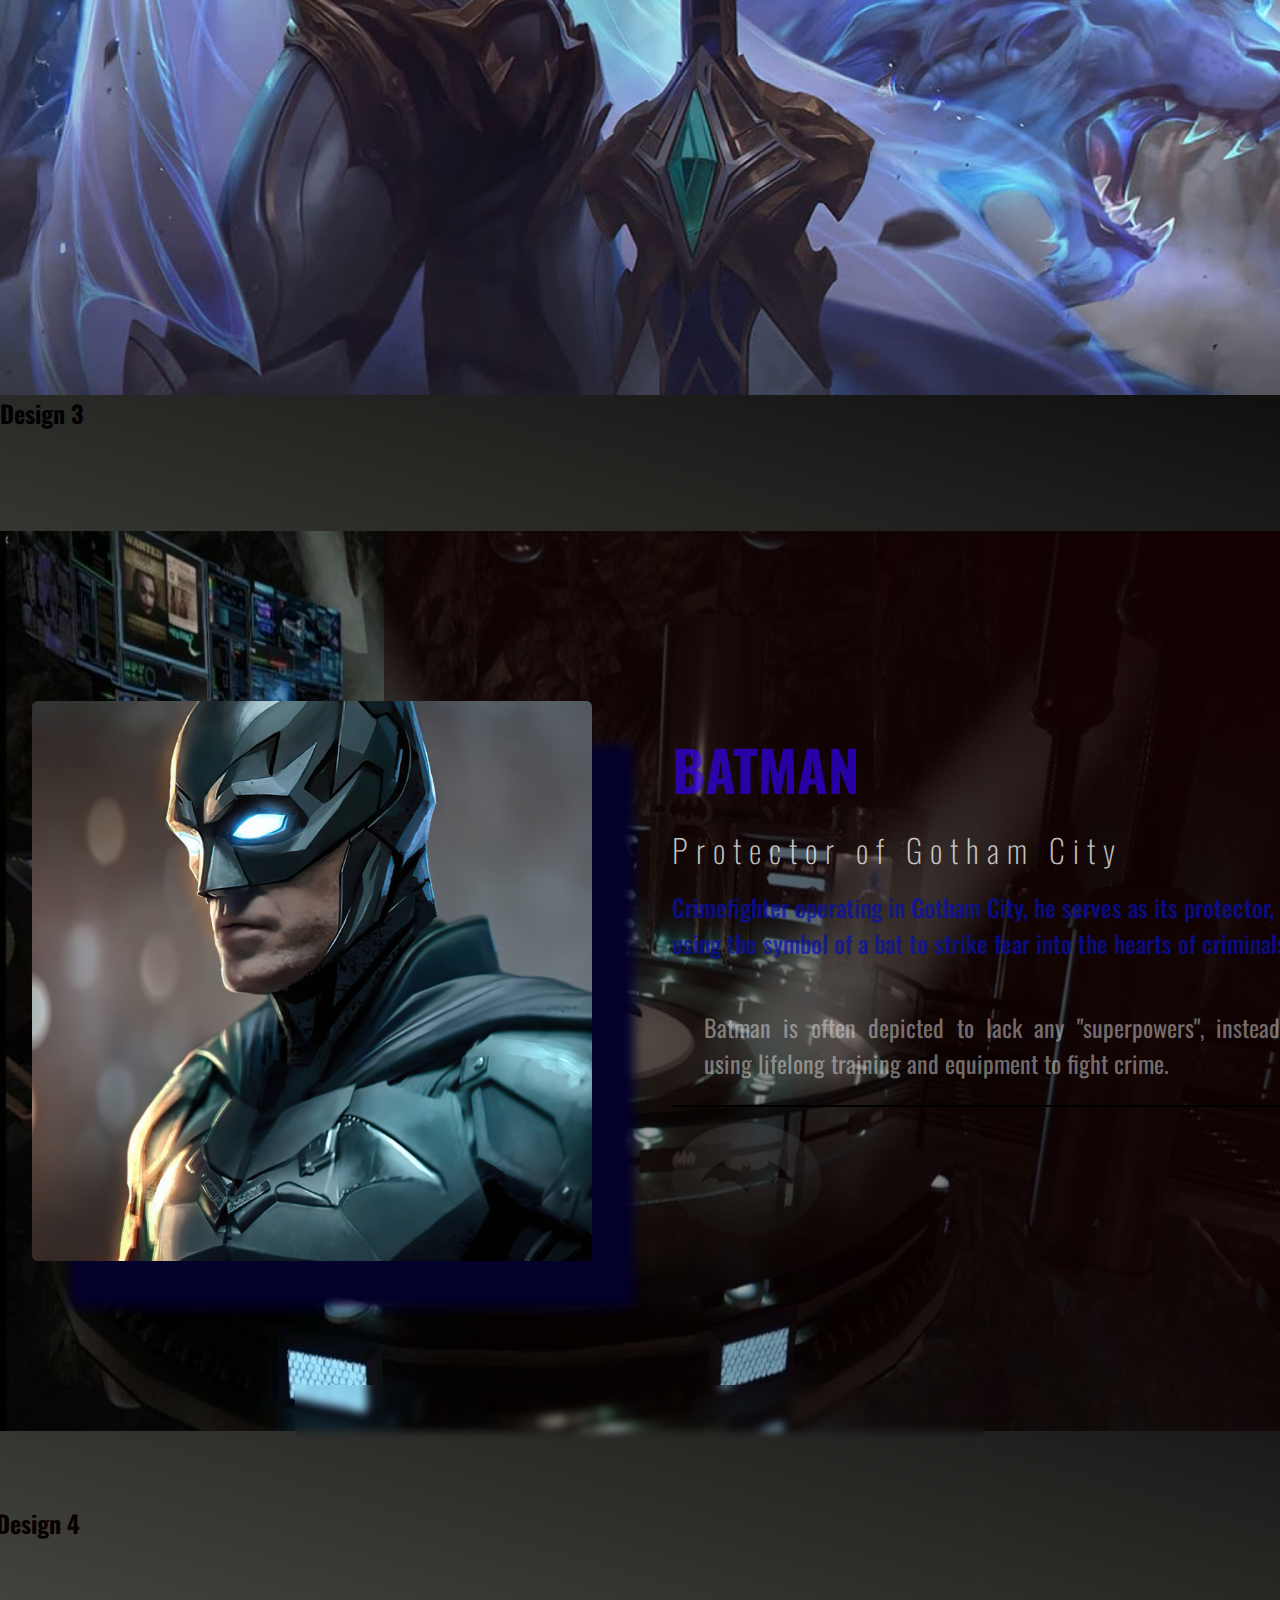
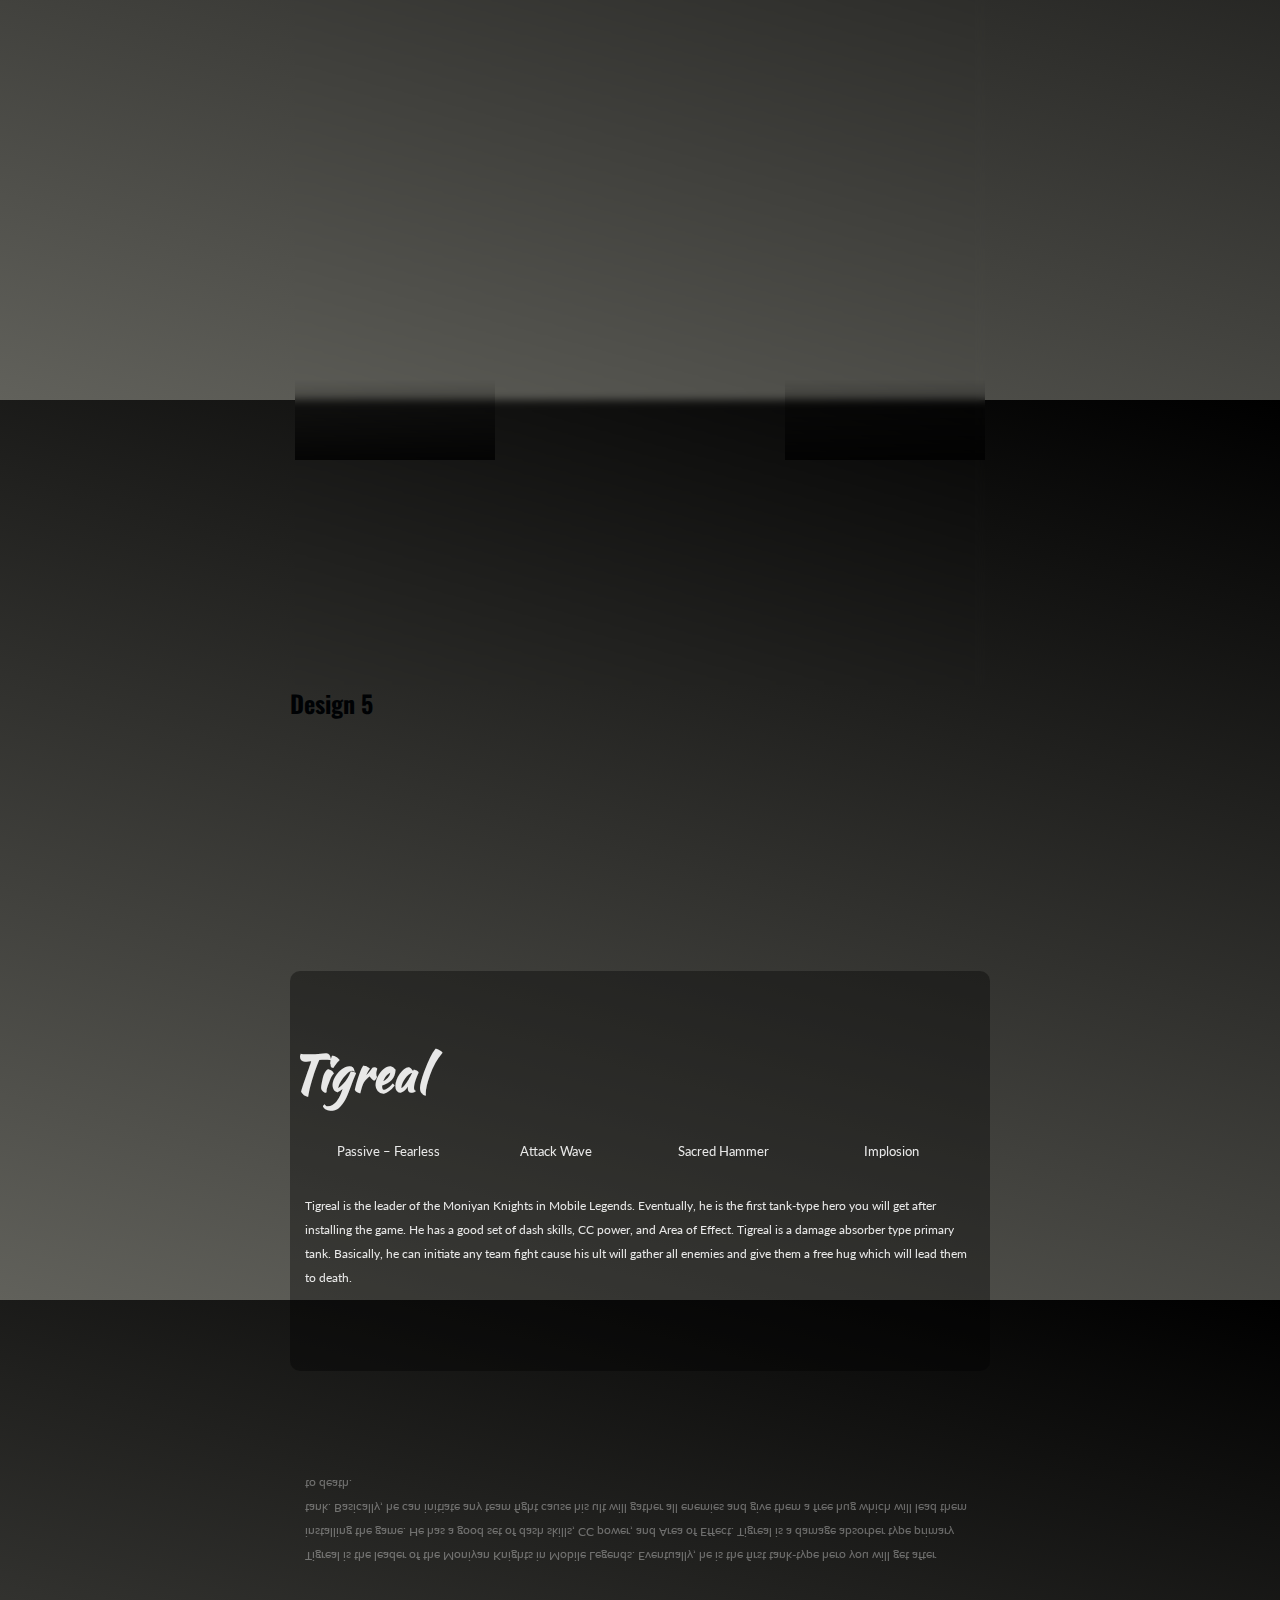
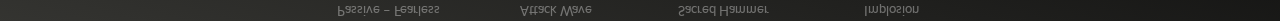
==== commit ec910340: "UPDATE" ====
--- a/pages/card-gallery/index.html
+++ b/pages/card-gallery/index.html
@@ -64,7 +64,6 @@
                     <img class="card-img" src="./assets/css/card2.css/img/garen.jpg" alt="">
                     <h1 class="title">GAREN<br><span></span></h1>
                     <p class="description">"Your worst decisions will haunt you."</p>
-                    <i class="bi bi-three-dots"></i>
                 </div>
         </div>
     </section>
--- a/pages/card-gallery/assets/css/card2.css/card-2.css
+++ b/pages/card-gallery/assets/css/card2.css/card-2.css
@@ -12,7 +12,7 @@
 .contents1  {
     width: 100vw;
     height: 100vh;
-    background: url('../card-2.css/img/garenlol.jpg') no-repeat center top;
+    background: url('../card2.css/img/garenlol.jpg') no-repeat center top;
     background-size: cover;
     display: flex;
     align-items: center;
--- a/pages/card-gallery/assets/css/card3.css/card-3.css
+++ b/pages/card-gallery/assets/css/card3.css/card-3.css
@@ -13,7 +13,7 @@
     top: 100px;
 }
 
-.hero12 .background .toxic {
+.hero12 .background .batman {
     width: 100%;
     position: absolute;
     z-index: -2;
--- a/pages/card-gallery/assets/css/style.css
+++ b/pages/card-gallery/assets/css/style.css
@@ -11,9 +11,9 @@
     flex-direction: column;
     align-items: center;
     overflow-x: hidden;
-    background: linear-gradient(75deg, #eae565 0%, #ffda06 100%);
-    background: -moz-linear-gradient(75deg, #eae565 0%, #ffda06 100%);
-    background: -webkit-linear-gradient(75deg, #eae565 0%, #ffda06 100%);
+    background: linear-gradient(75deg, #61615b 0%, #000000 100%);
+    background: -moz-linear-gradient(75deg,#61615b 0%, #000000 100%);
+    background: -webkit-linear-gradient(75deg, #61615b 0%, #000000 100%);
     font-family: 'Oswald', sans-serif;
     color: rgb(0, 2, 4);
 }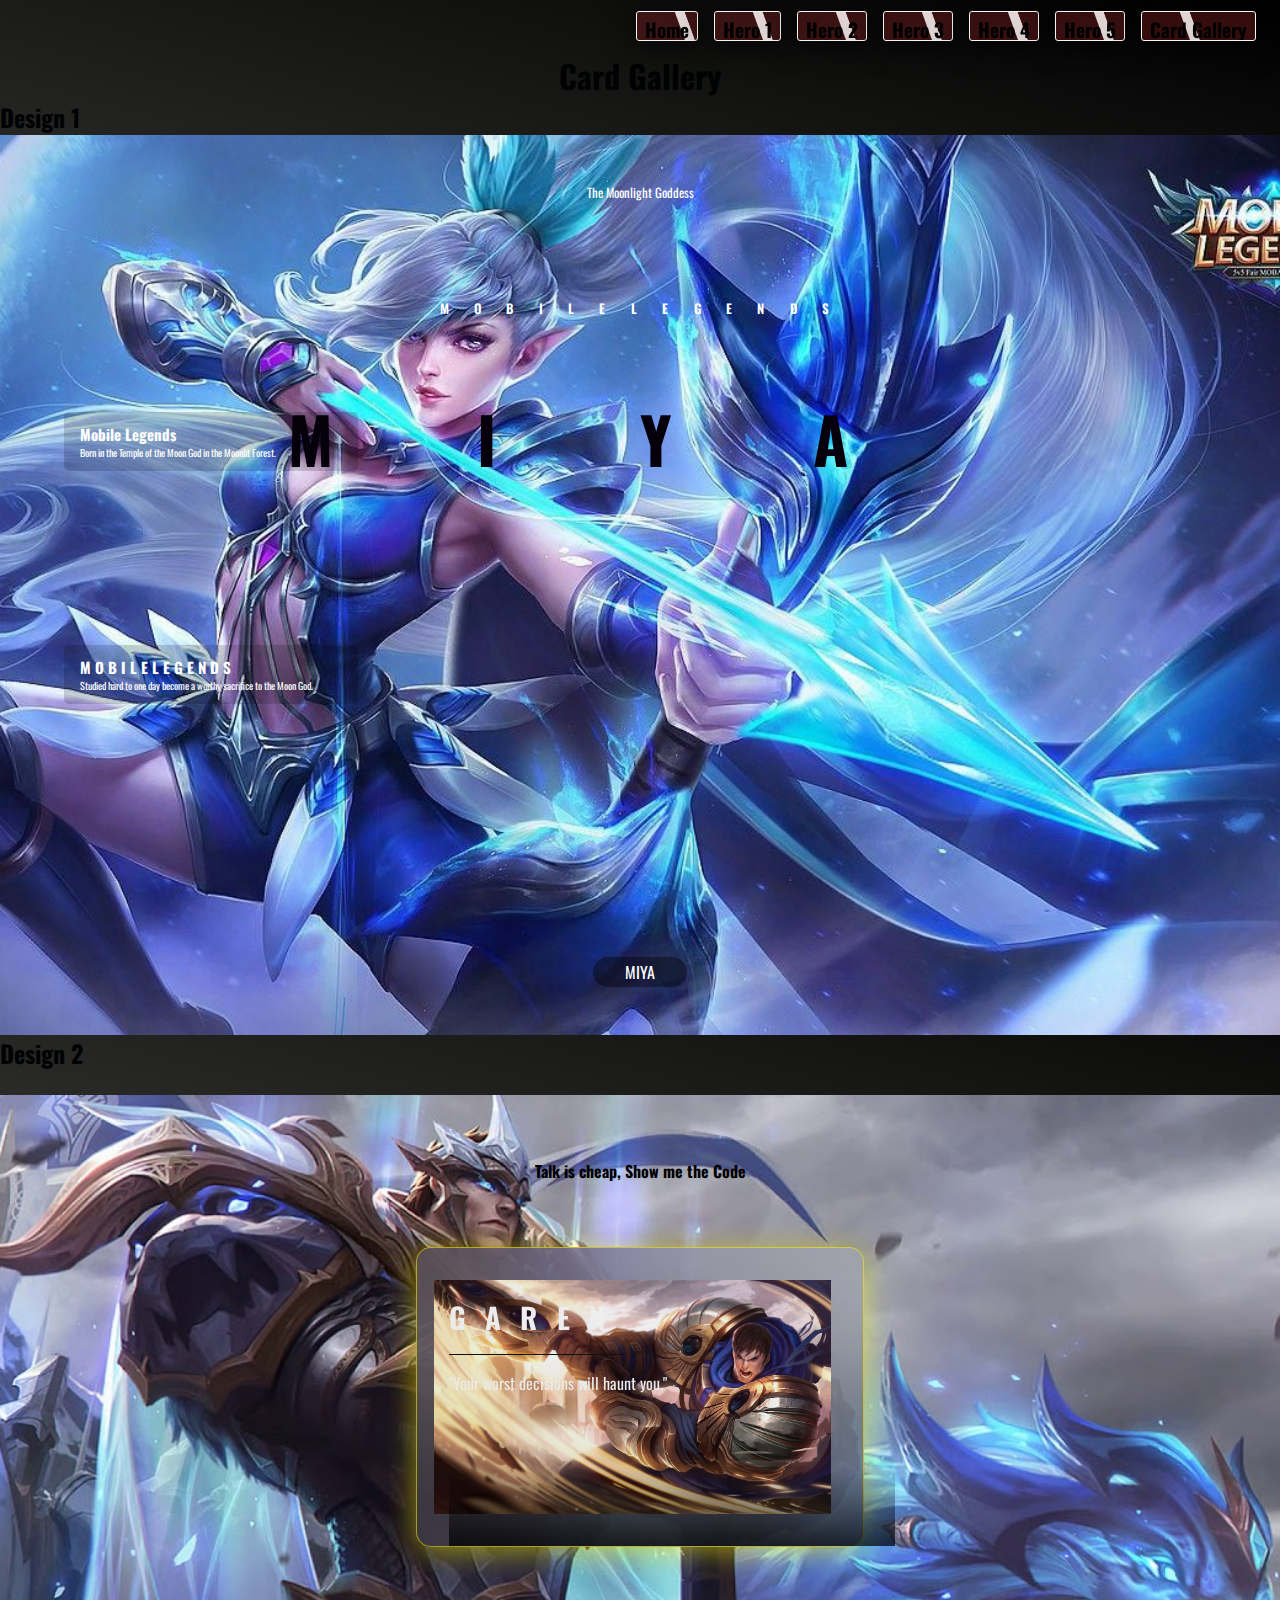
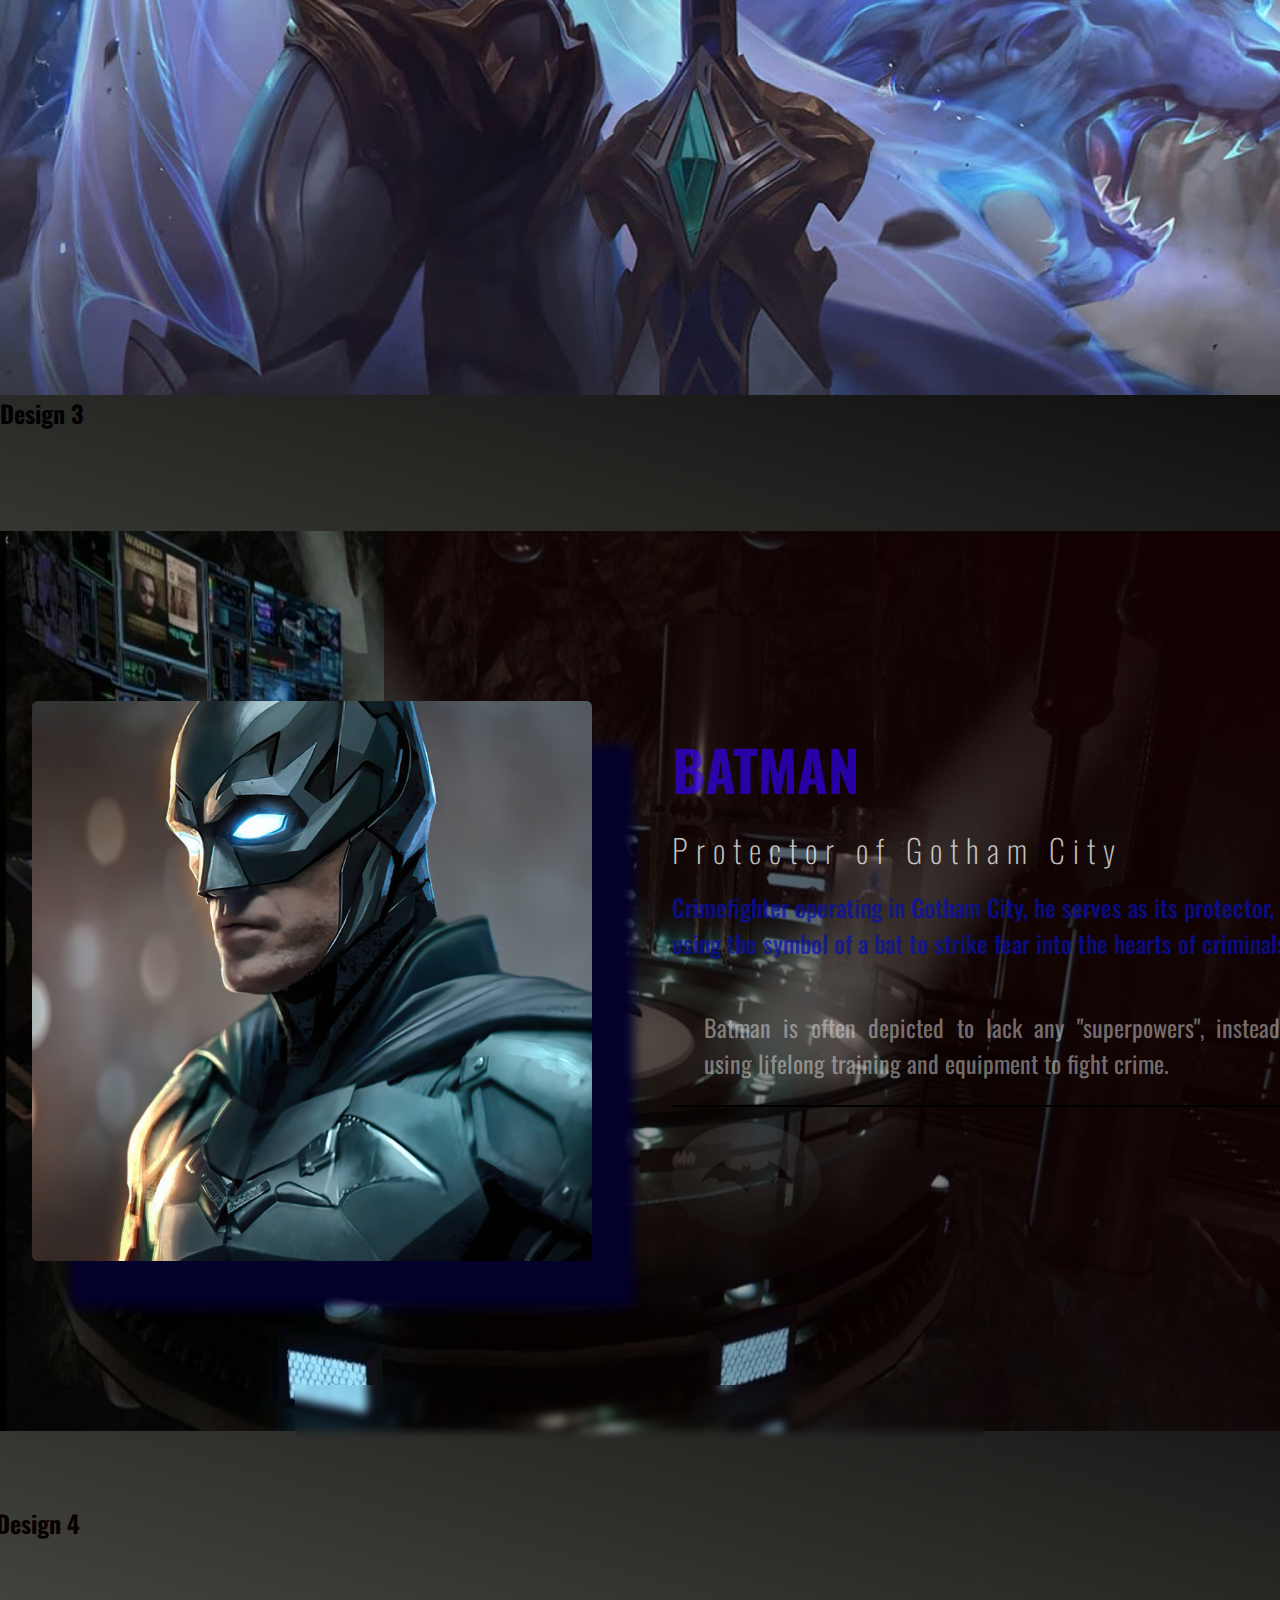
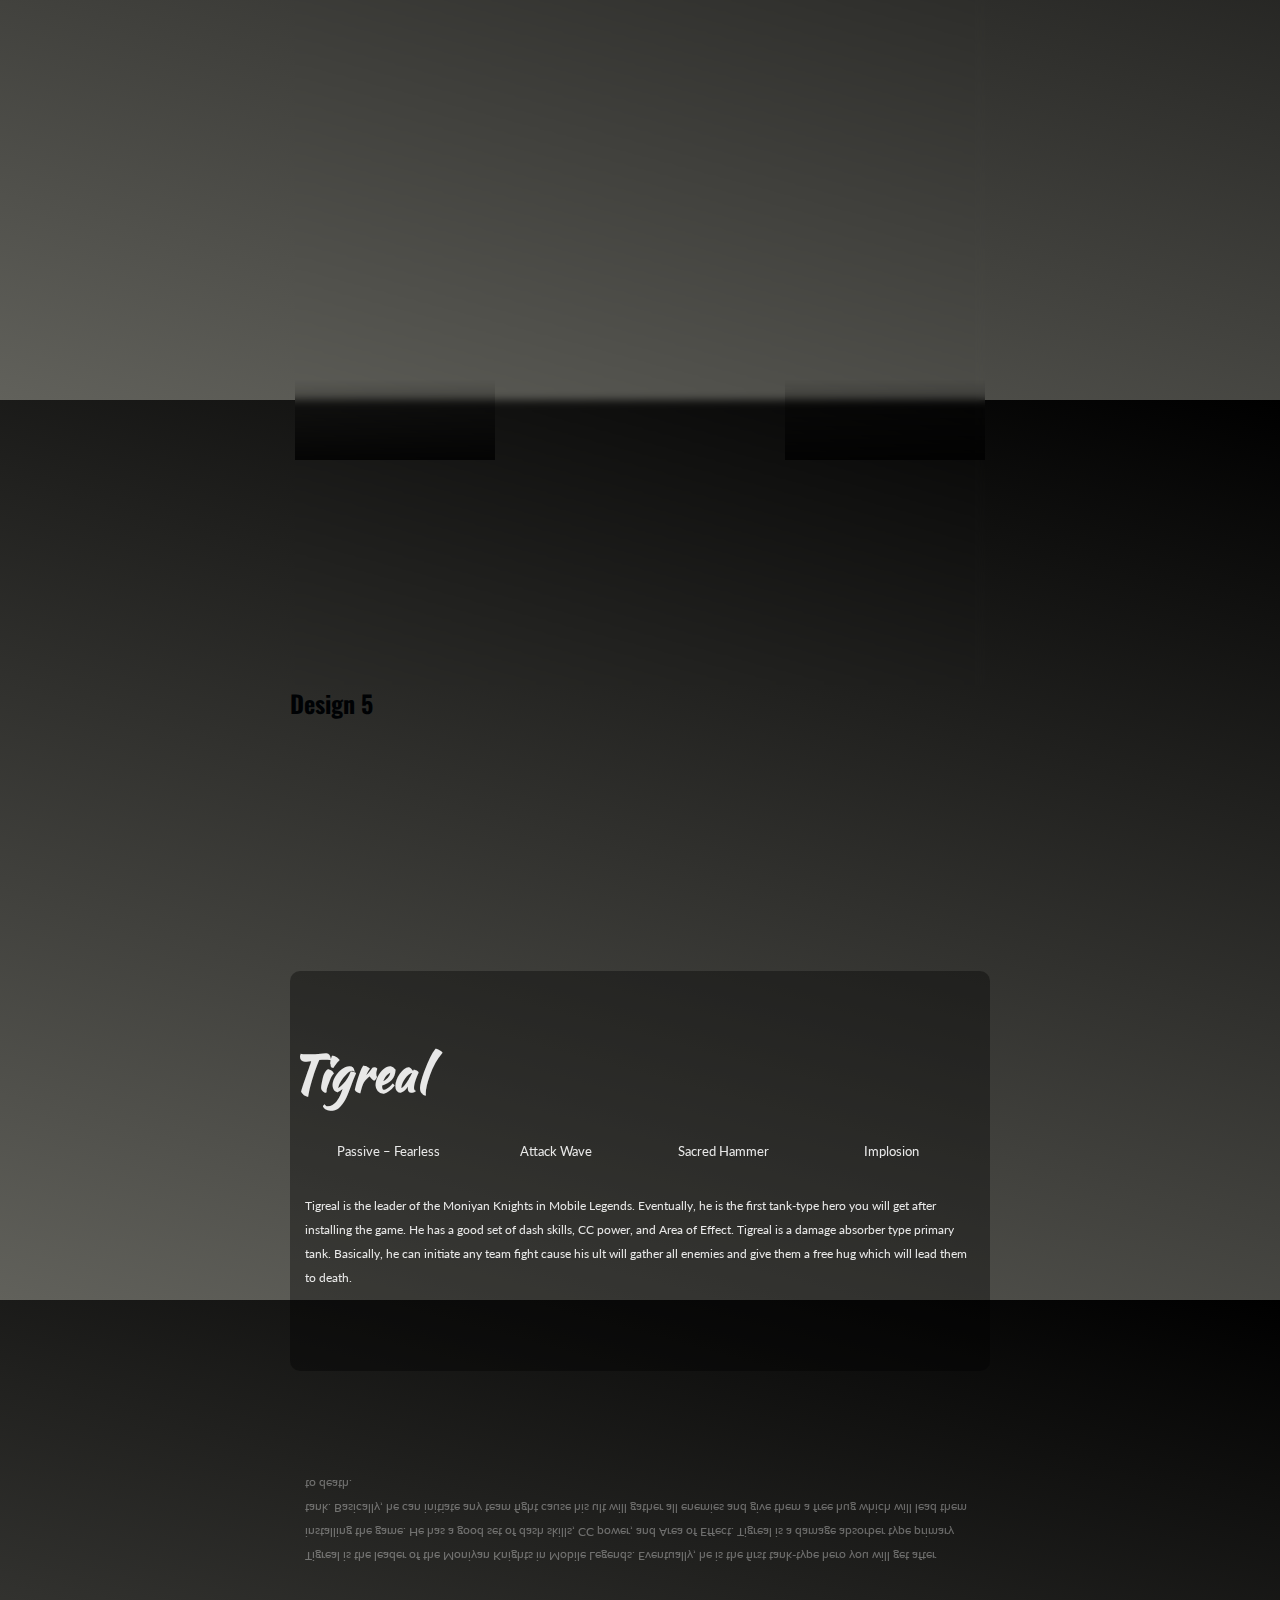
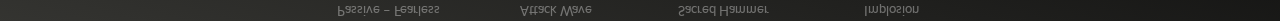
==== commit e1868301: "upd" ====
--- a/pages/card-gallery/index.html
+++ b/pages/card-gallery/index.html
@@ -43,7 +43,7 @@
                 </div>
                 <div class="card1">
                     <h2 class="title">Mobile Legends</h2>
-                    <p class="description">Born in the Temple of the Moon God in the Moonlit Forest.</p>
+                    <p class="description">Born in the Temple of the Moon God in the Moonlit Forest. </p>
                 </div>
                 <div class="card2">
                     <h2 class="title">M O B I L E L E G E N D S</h2>
@@ -56,15 +56,16 @@
 
     <section class="design-2">
         <h2>Design 2</h2>
-        <img src="./assets/css/img/leaguelogo.jpg" alt="" class="garen">
+        <img src="./assets/css/img/leaguelogo.jpg" alt="" class="mascot">
         <div class="contents1">
             <div class="middle">
-                <h4 class="note">Talk is Cheap, Show me the code</h4>
+                <h4 class="note">Talk is cheap, Show me the Code</h4>
                 <div class="card">
                     <img class="card-img" src="./assets/css/card2.css/img/garen.jpg" alt="">
                     <h1 class="title">GAREN<br><span></span></h1>
                     <p class="description">"Your worst decisions will haunt you."</p>
                 </div>
+            </div>
         </div>
     </section>
 
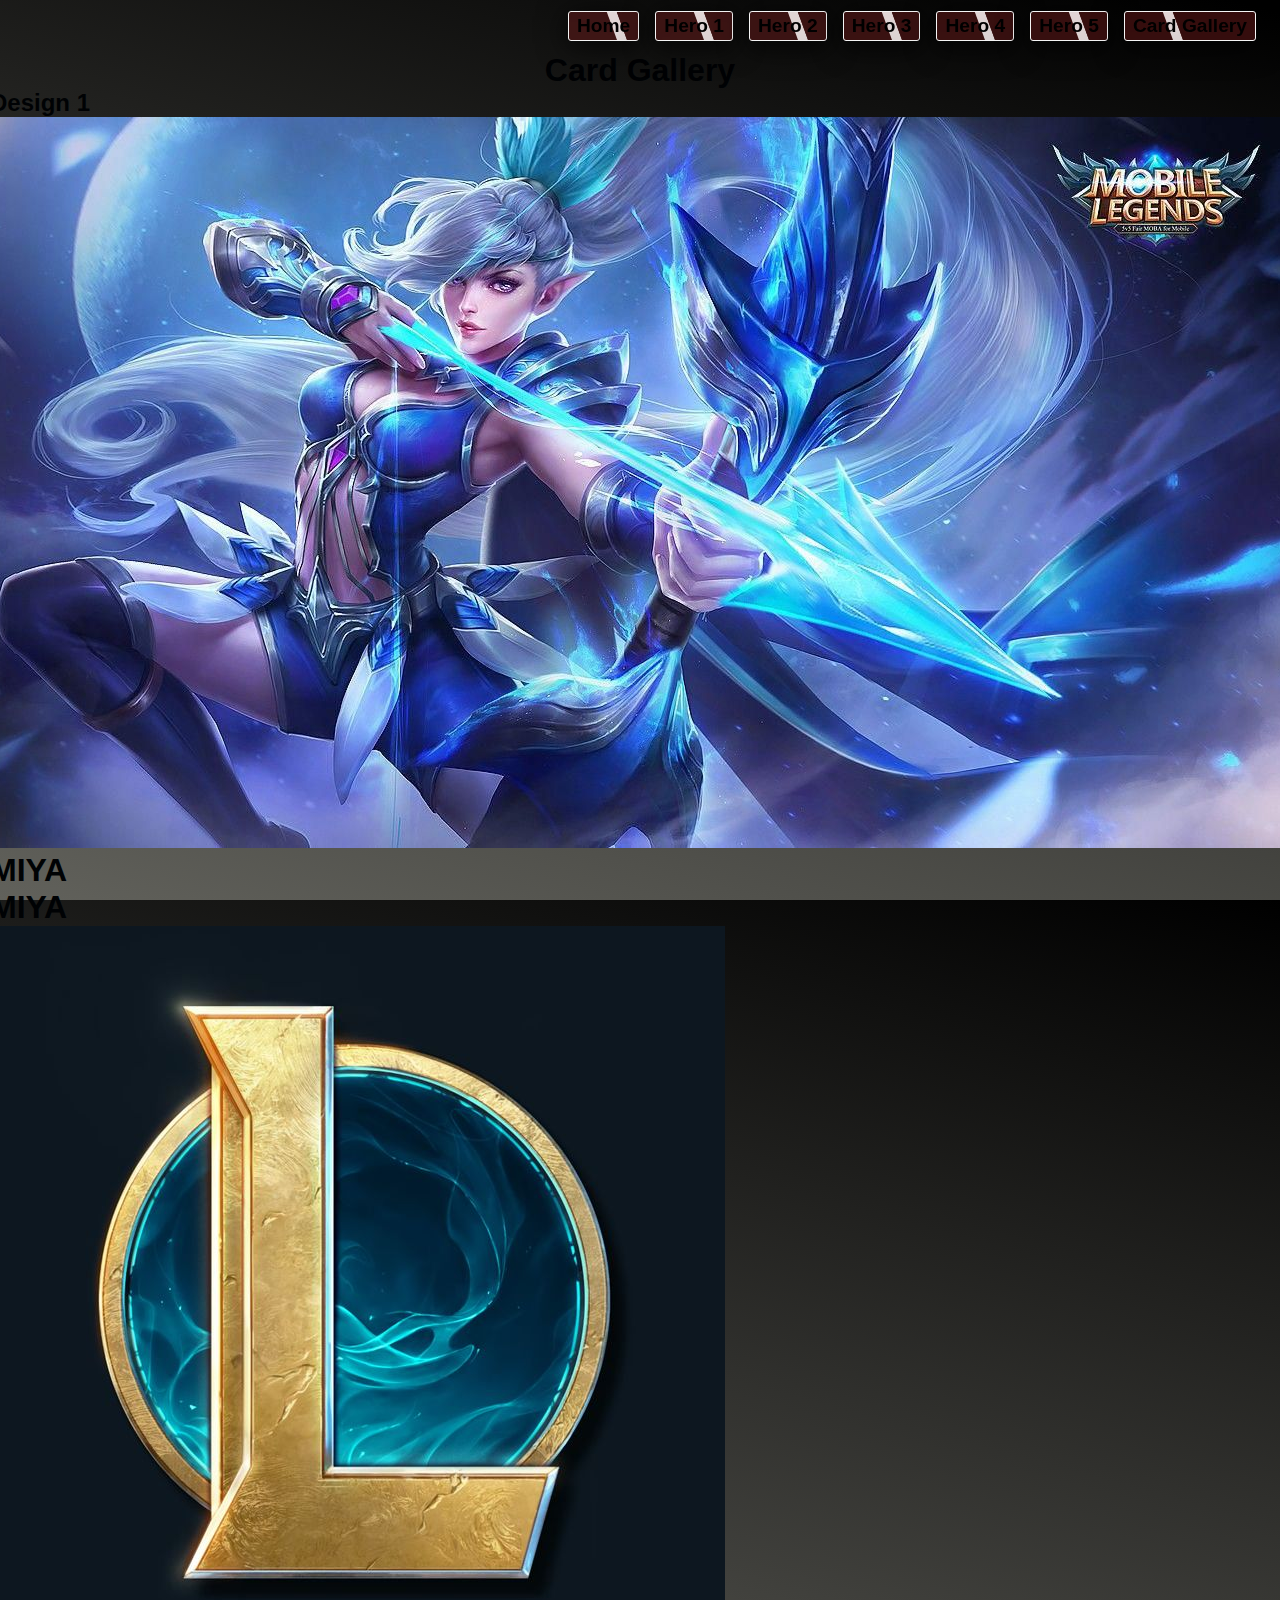
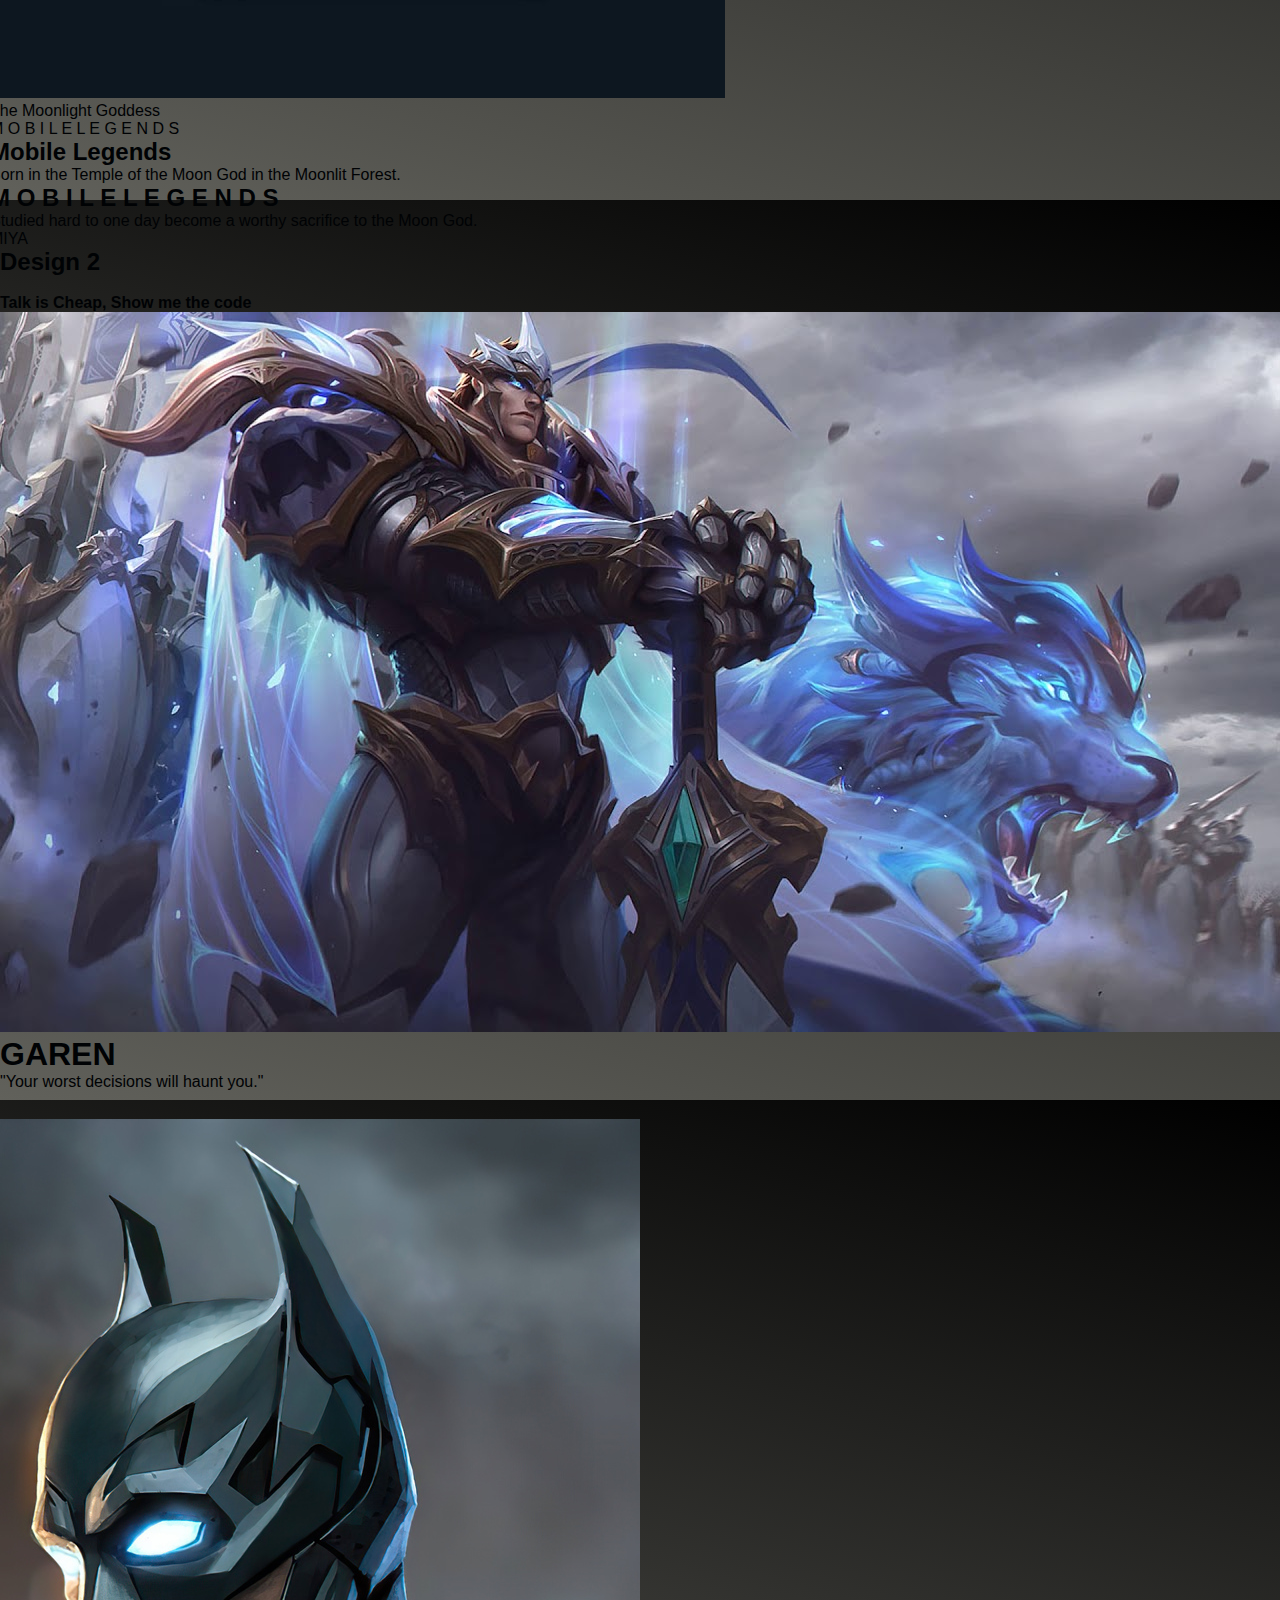
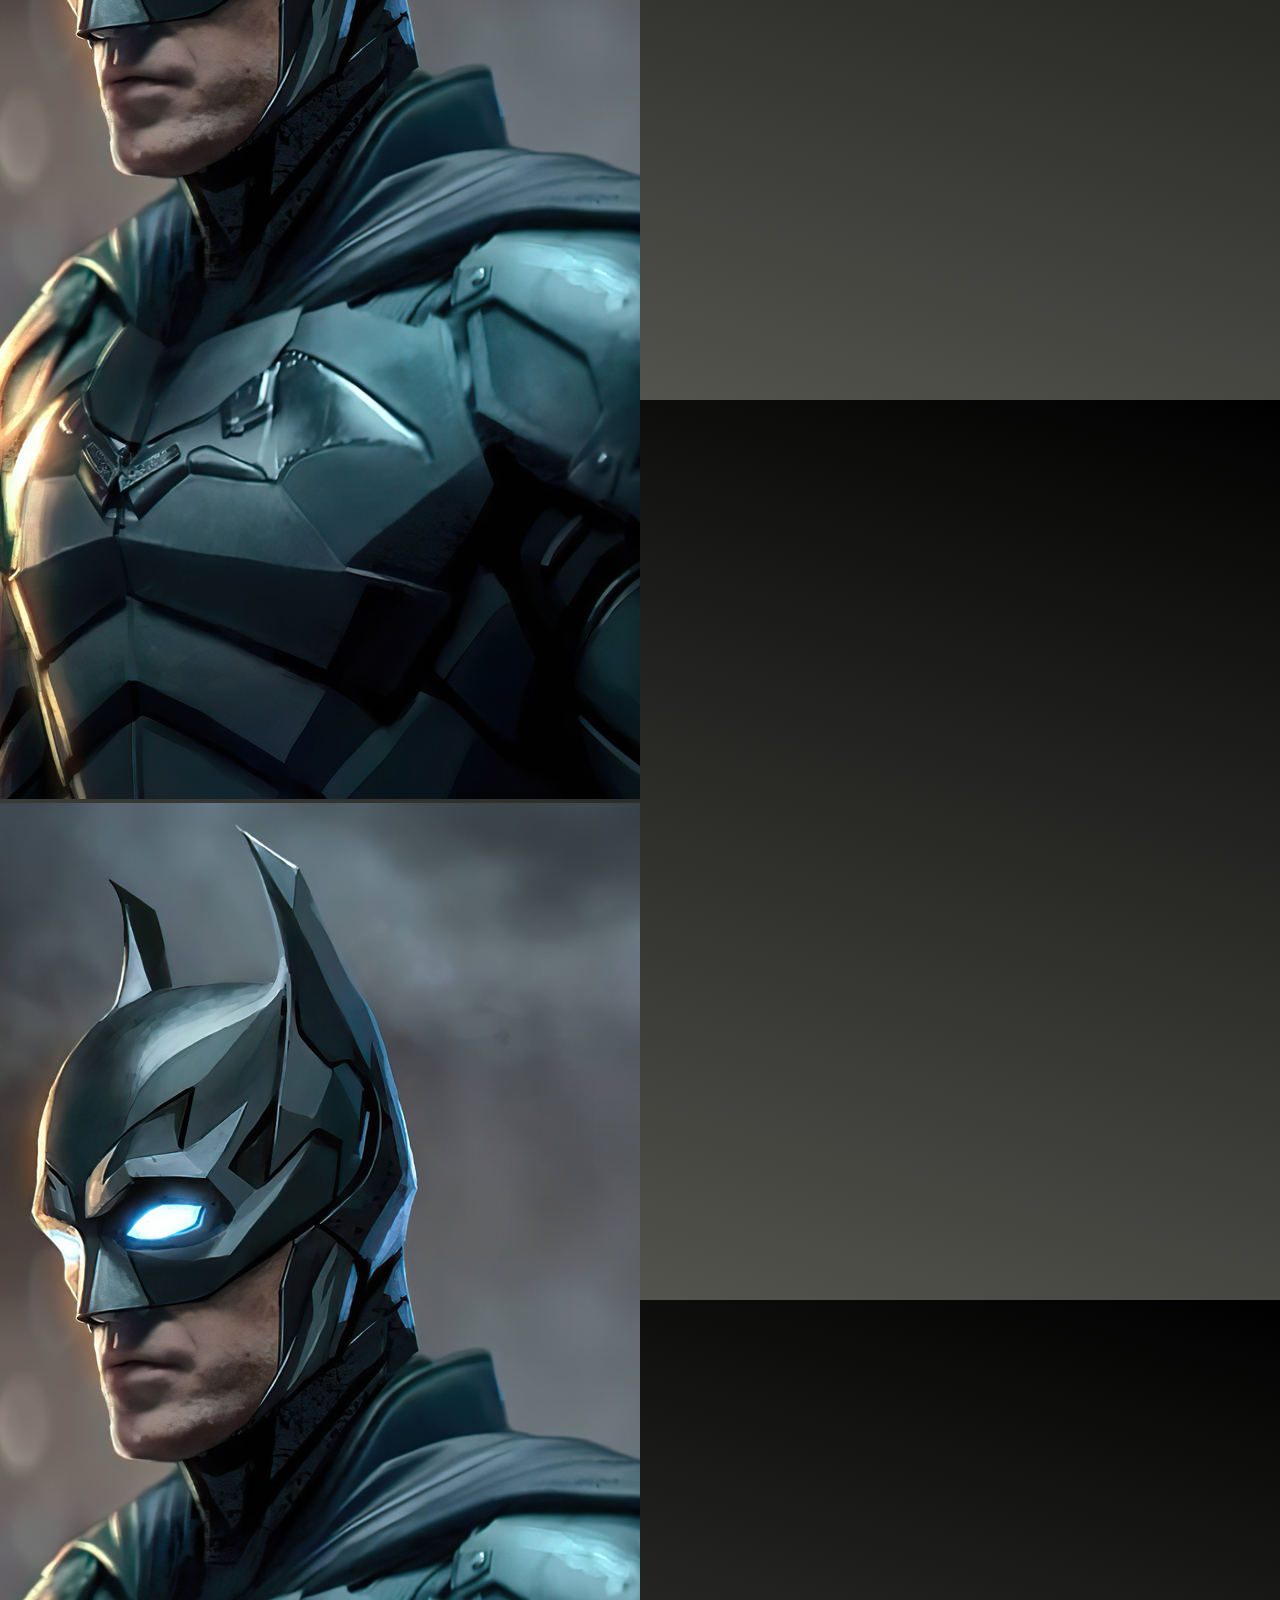
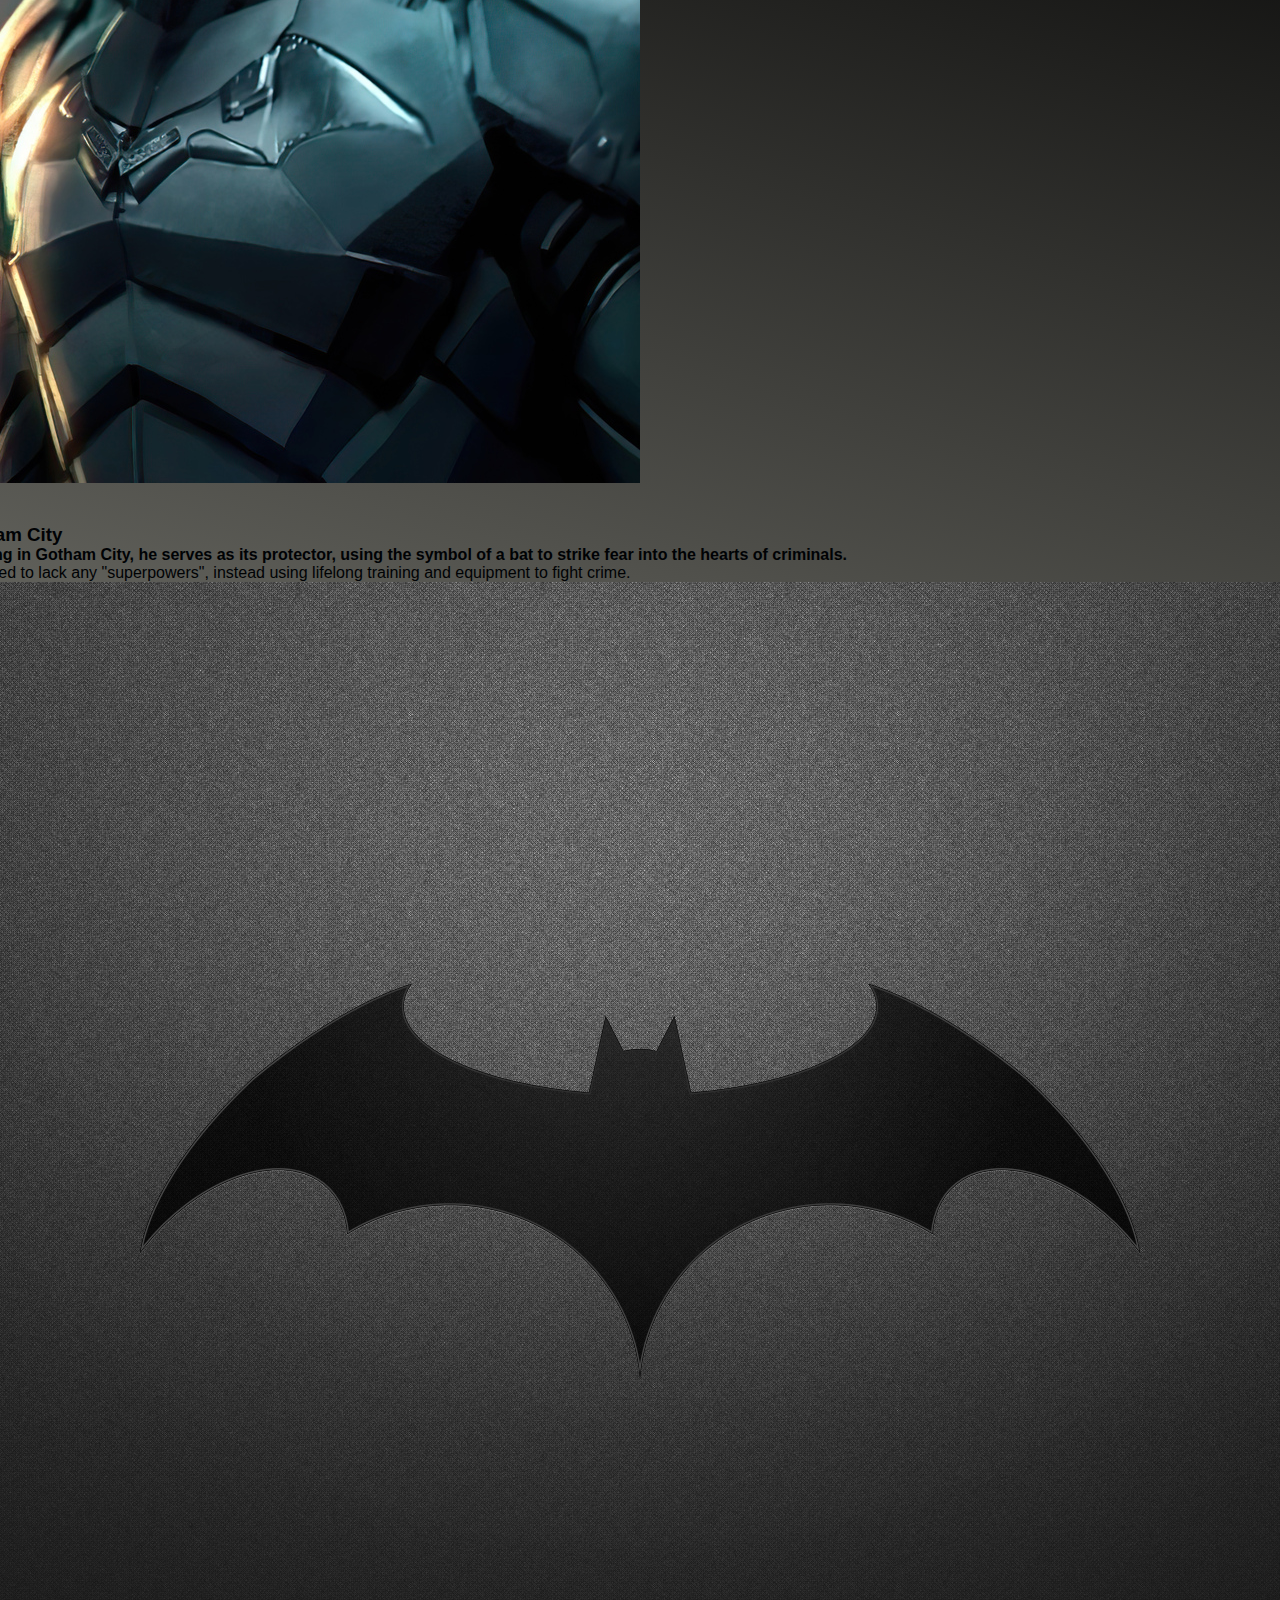
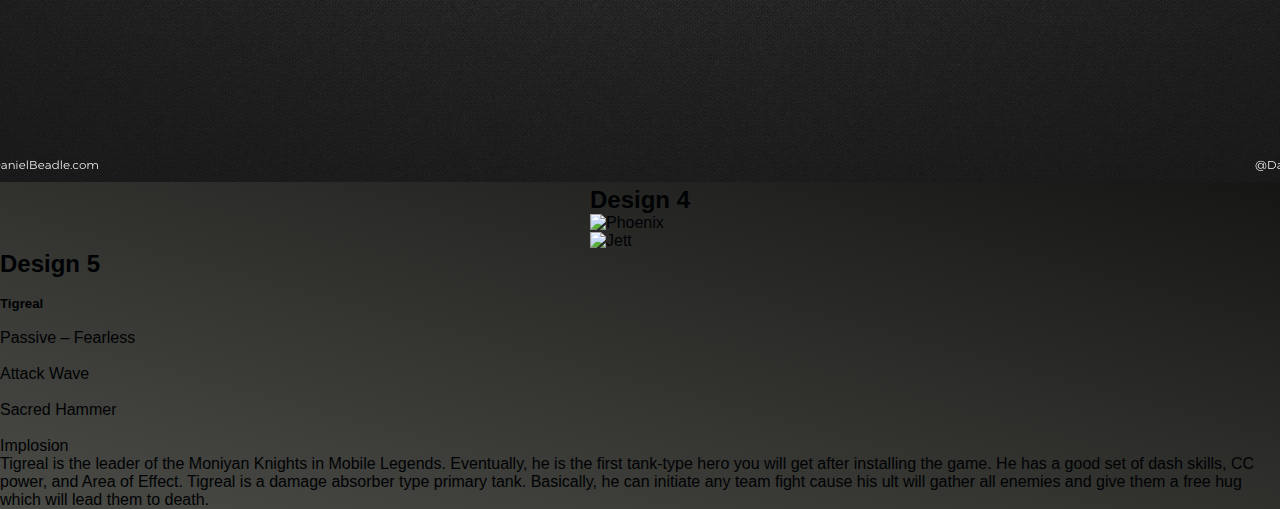
==== commit d3d8bbce: "update" ====
--- a/pages/card-gallery/index.html
+++ b/pages/card-gallery/index.html
@@ -4,11 +4,11 @@
     <meta charset="UTF-8">
     <meta name="viewport" content="width=device-width, initial-scale=1.0">
     <title>Card Gallery</title>
-    <link rel="stylesheet" href="./assets/css/card1.css/card-1.css">
-    <link rel="stylesheet" href="./assets/css/card2.css/card-2.css">
-    <link rel="stylesheet" href="./assets/css/card3.css/card-3.css">
-    <link rel="stylesheet" href="./assets/css/card4.css/card-4.css">
-    <link rel="stylesheet" href="./assets/css/card5.css/card-5.css">
+    <link rel="stylesheet" href="./assets/css/card-1.css/card-1.css">
+    <link rel="stylesheet" href="./assets/css/card-2.css/card-2.css">
+    <link rel="stylesheet" href="./assets/css/card-3.css/card-3.css">
+    <link rel="stylesheet" href="./assets/css/card-4.css/card-4.css">
+    <link rel="stylesheet" href="./assets/css/card-5.css/card-5.css">
     <link rel="stylesheet" href="./assets/header.css/header.css">
     <link rel="stylesheet" href="./assets/css/style.css">
     <link rel="stylesheet" href="./assets/scrollbar.css/scrollbar.css">
@@ -34,7 +34,7 @@
                 <img src="./assets/img/cardmiya.jpeg" alt="" class="character">
                 <h1 class="top-layer">MIYA</h1>
                 <h1 class="lower-layer">MIYA</h1>
-                <img src="./assets/img/mlbg.jpg" alt="" class="background">
+                <img src="./assets/img/leaguelogo.jpg" alt="" class="background">
             </div>
             <div class="content">
                 <div class="top">
@@ -43,7 +43,7 @@
                 </div>
                 <div class="card1">
                     <h2 class="title">Mobile Legends</h2>
-                    <p class="description">Born in the Temple of the Moon God in the Moonlit Forest. </p>
+                    <p class="description">Born in the Temple of the Moon God in the Moonlit Forest.</p>
                 </div>
                 <div class="card2">
                     <h2 class="title">M O B I L E L E G E N D S</h2>
@@ -56,13 +56,13 @@
 
     <section class="design-2">
         <h2>Design 2</h2>
-        <img src="./assets/css/img/leaguelogo.jpg" alt="" class="mascot">
+        <img src="./assets/css/img/leaguelogo.jpg" alt="" class="garen">
         <div class="contents1">
             <div class="middle">
-                <h4 class="note">Talk is cheap, Show me the Code</h4>
+                <h4 class="note">Talk is Cheap, Show me the code</h4>
                 <div class="card">
-                    <img class="card-img" src="./assets/css/card2.css/img/garen.jpg" alt="">
-                    <h1 class="title">GAREN<br><span></span></h1>
+                    <img class="card-img" src="./assets/img/garenlol.jpg" alt="">
+                    <h1 class="title"> GAREN <br><span></span></h1>
                     <p class="description">"Your worst decisions will haunt you."</p>
                 </div>
             </div>
@@ -73,7 +73,7 @@
         <h2>Design 3</h2>
         <header class="hero12">
             <div class="background">
-                <img src="./assets/css/card3.css/img/batmancave.jpg" alt="" class="batman">
+                <img src="./assets/css/card3.css/img/batman.jpg" alt="" class="toxic">
                 <div class="partial-color"></div>
             </div>
             <div class="content">
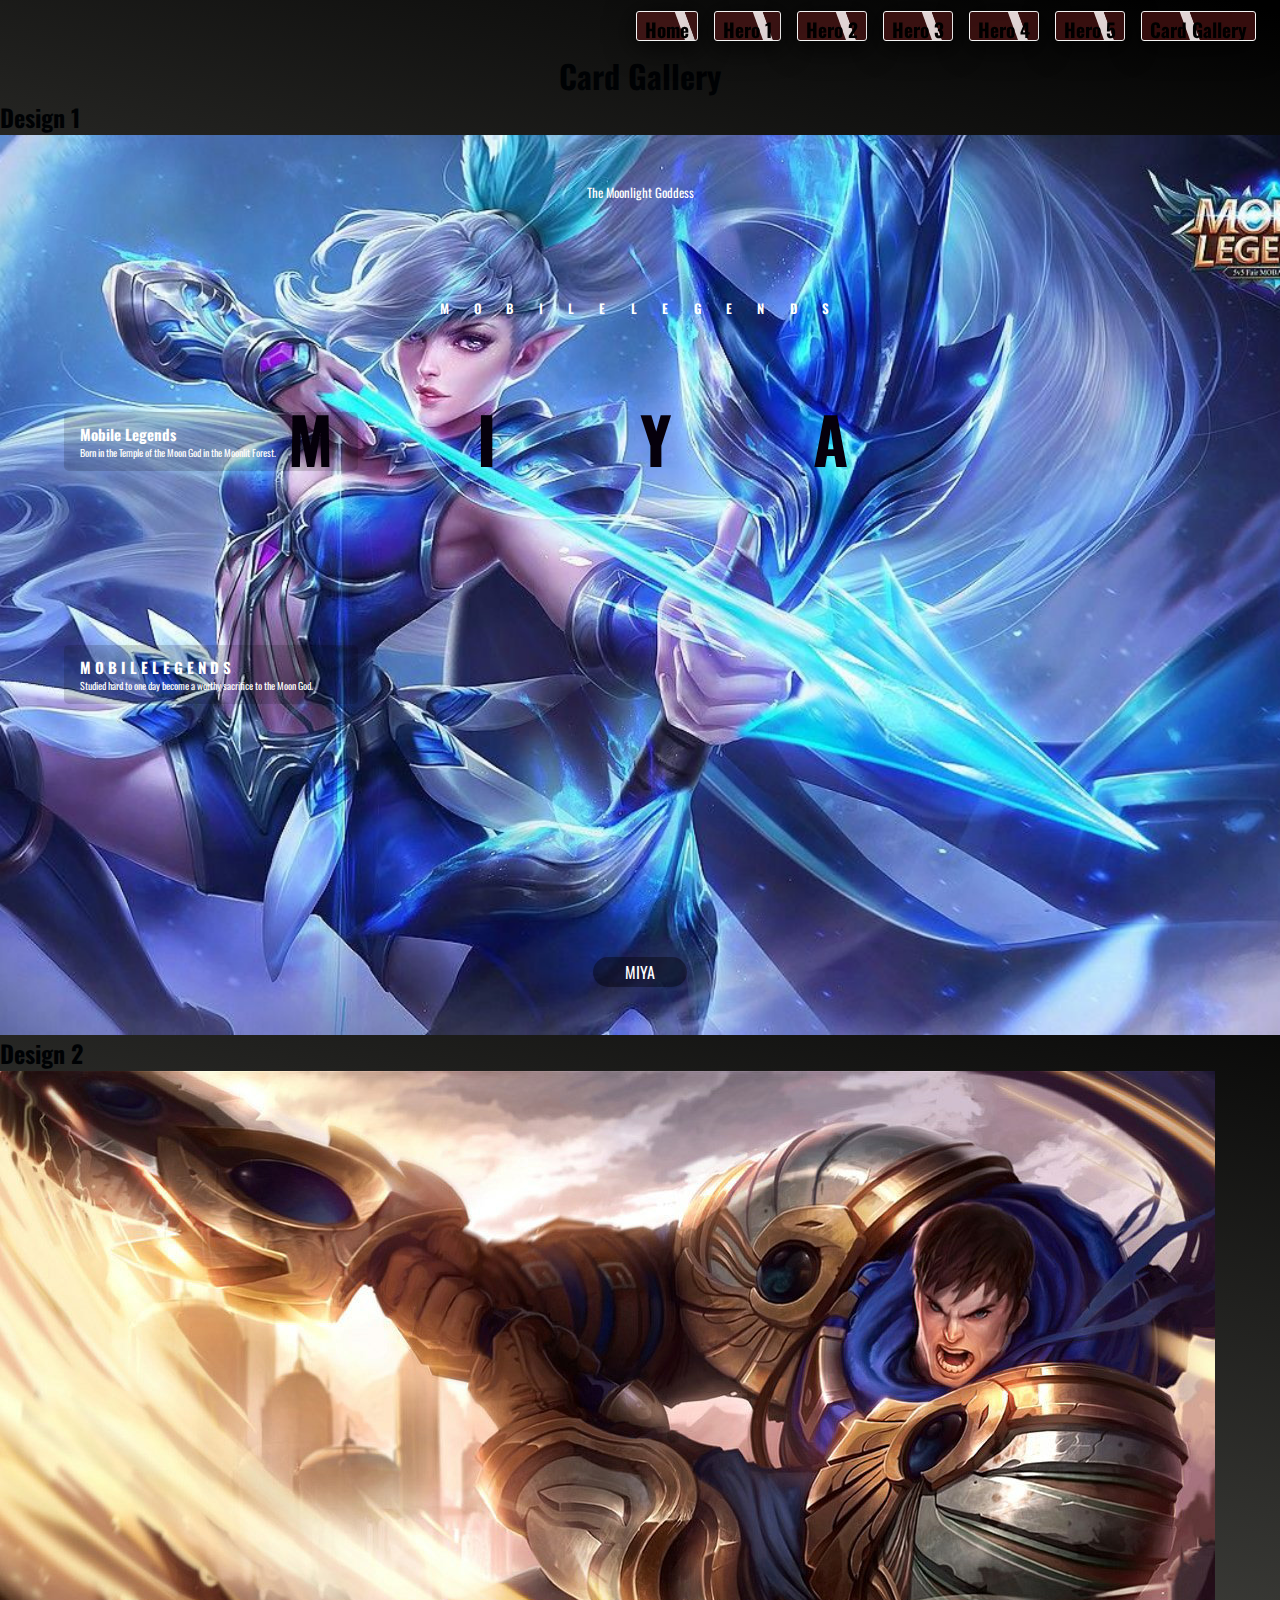
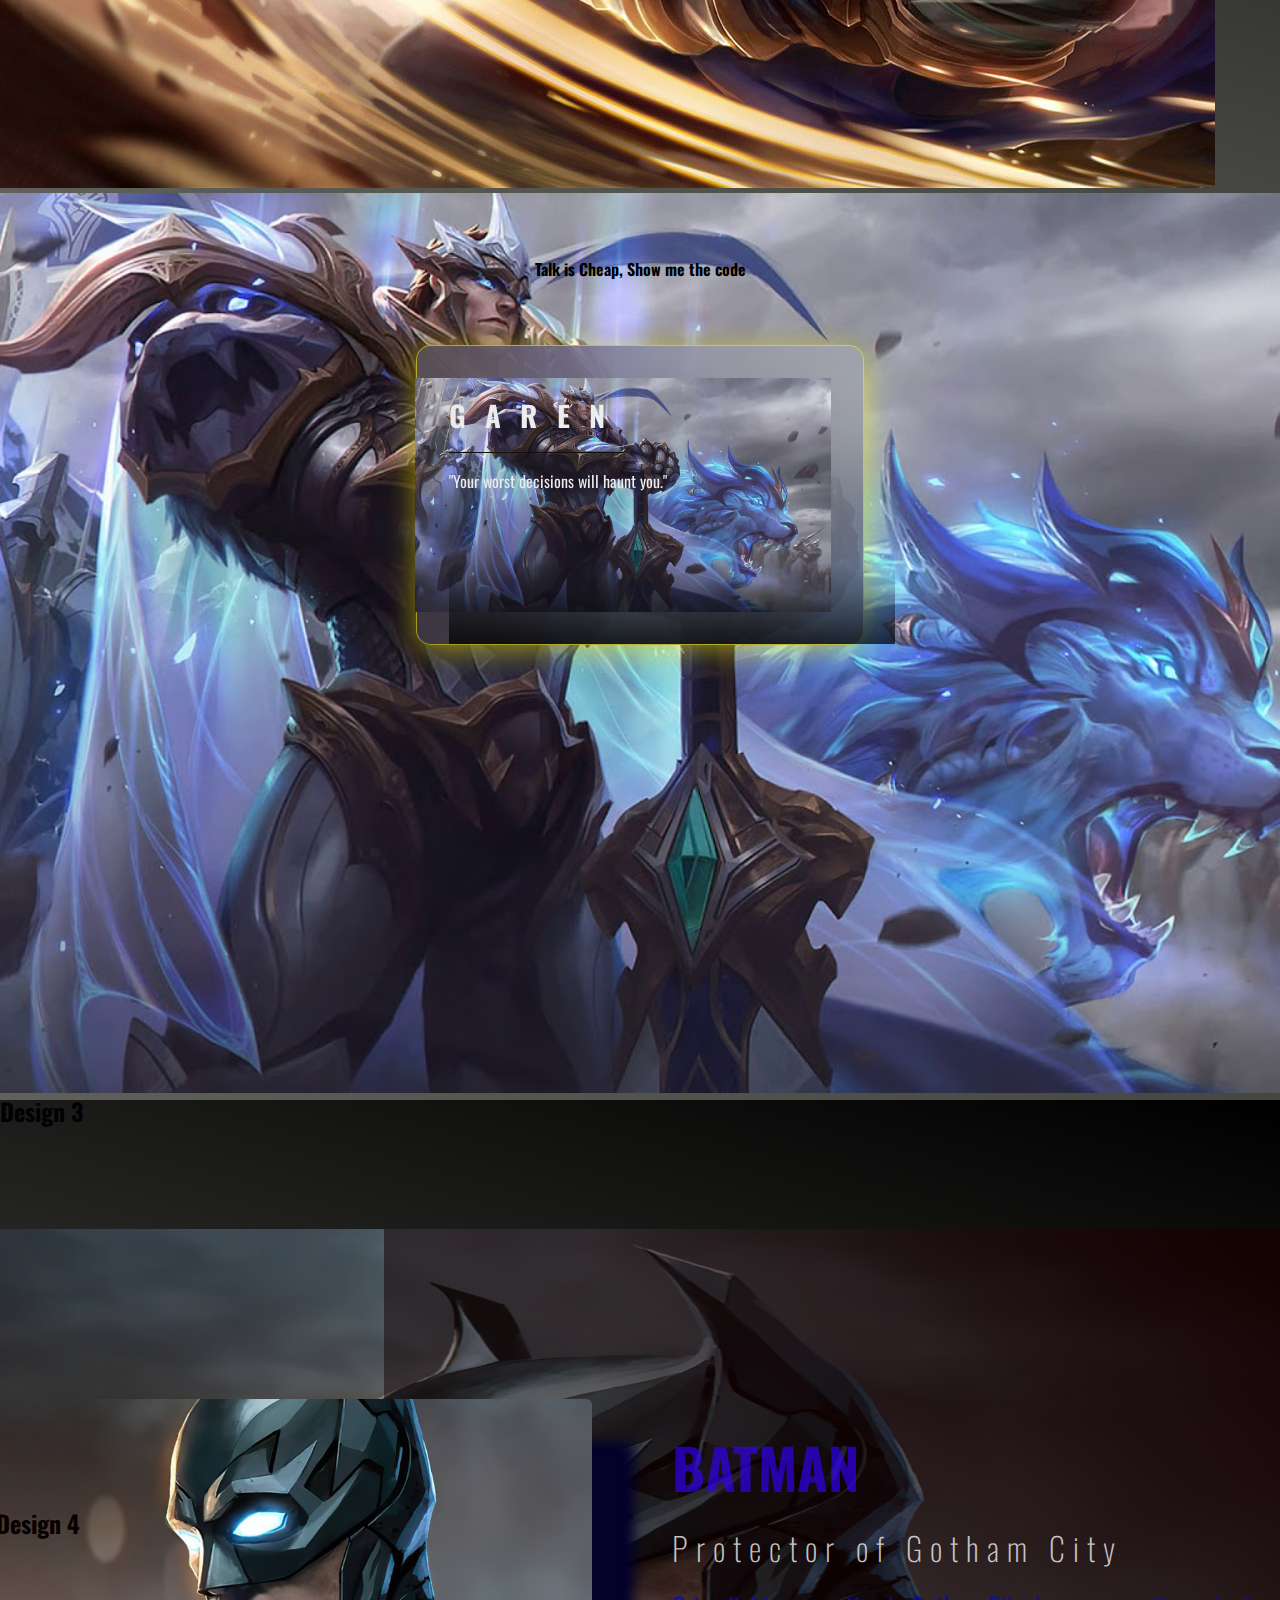
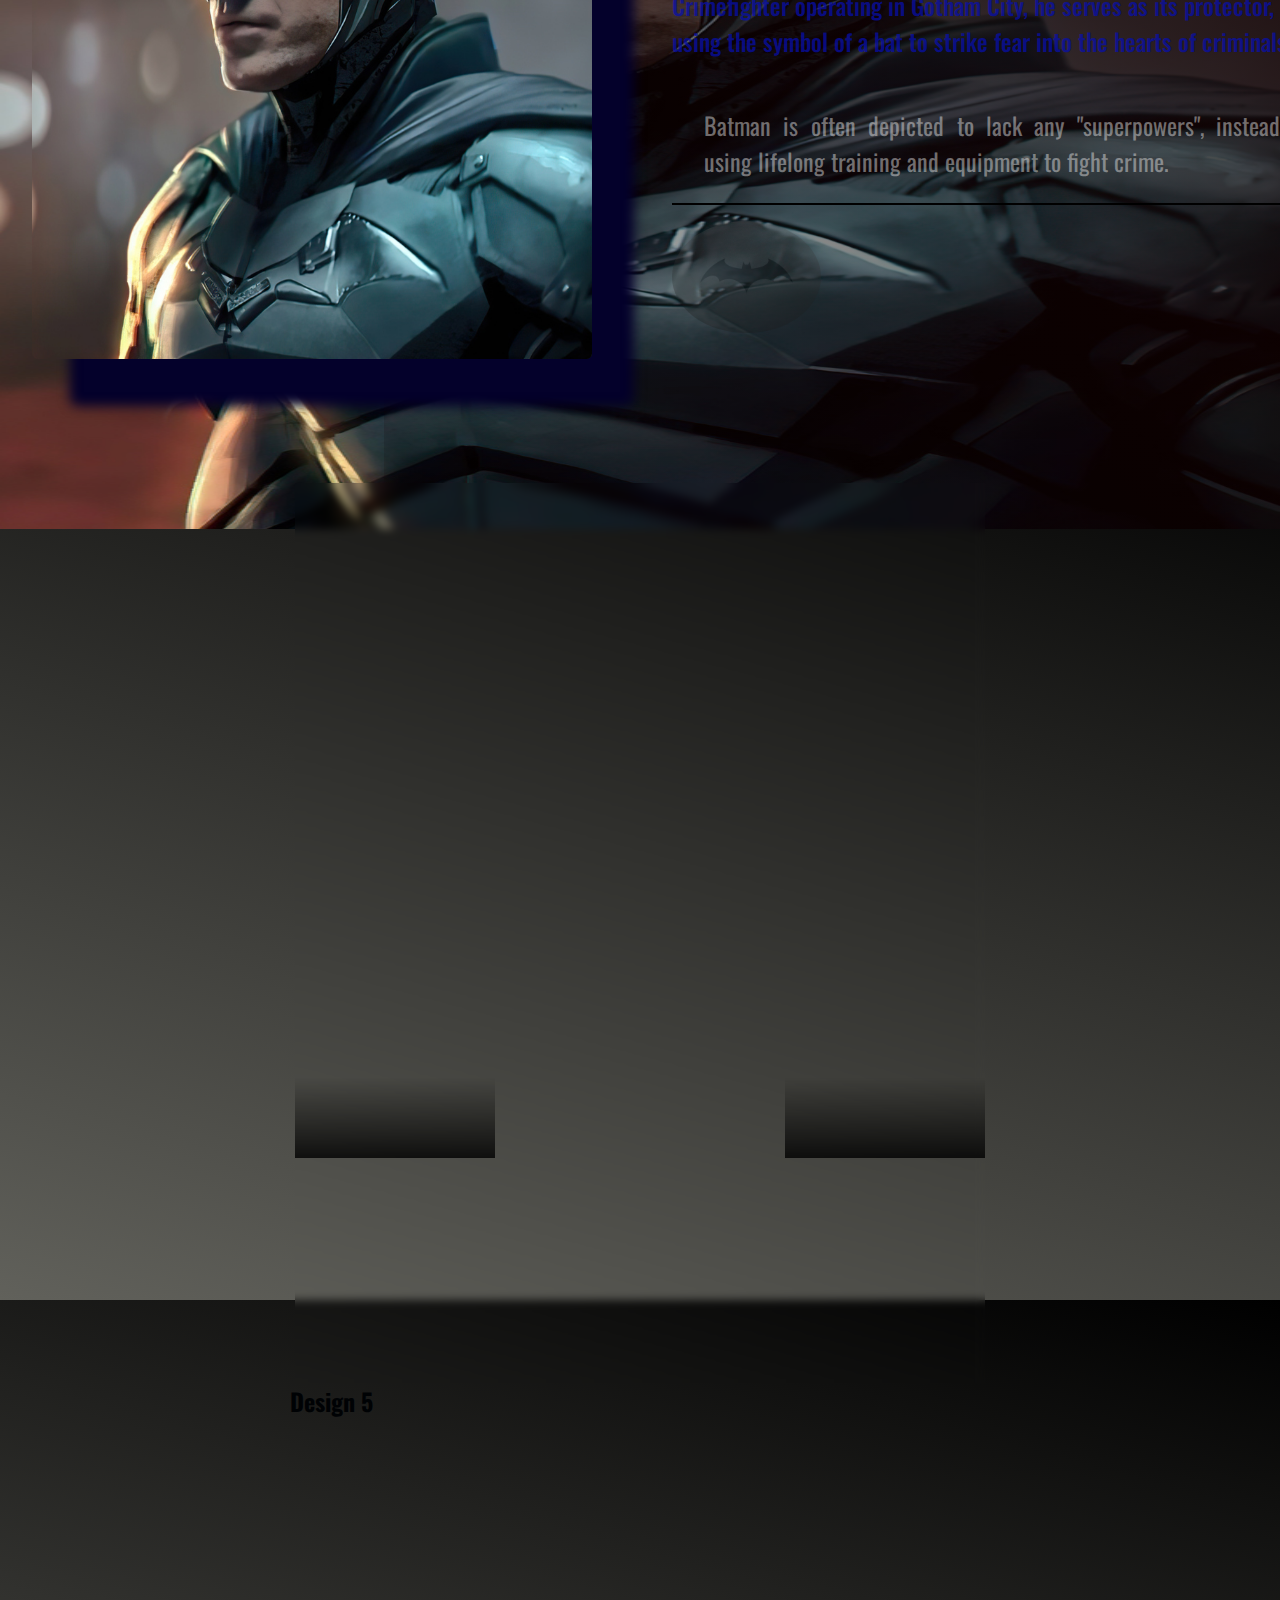
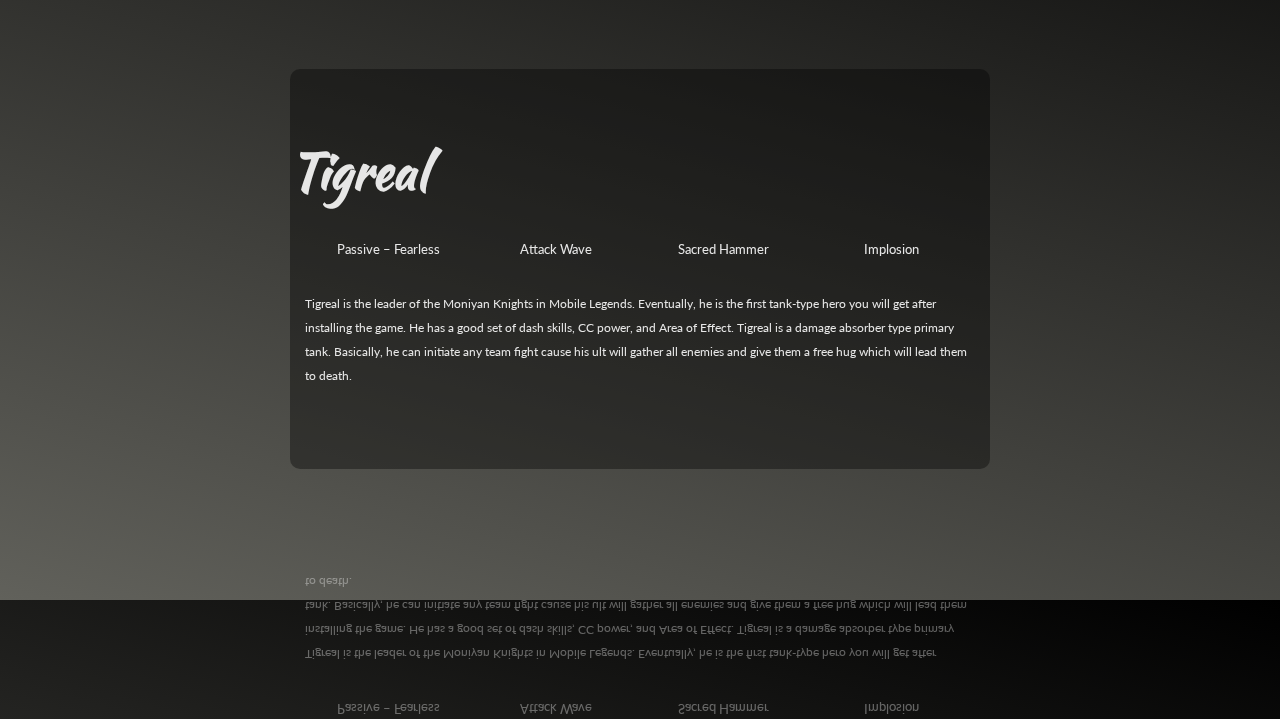
==== commit e46339ad: "update" ====
--- a/pages/card-gallery/index.html
+++ b/pages/card-gallery/index.html
@@ -4,11 +4,11 @@
     <meta charset="UTF-8">
     <meta name="viewport" content="width=device-width, initial-scale=1.0">
     <title>Card Gallery</title>
-    <link rel="stylesheet" href="./assets/css/card-1.css/card-1.css">
-    <link rel="stylesheet" href="./assets/css/card-2.css/card-2.css">
-    <link rel="stylesheet" href="./assets/css/card-3.css/card-3.css">
-    <link rel="stylesheet" href="./assets/css/card-4.css/card-4.css">
-    <link rel="stylesheet" href="./assets/css/card-5.css/card-5.css">
+    <link rel="stylesheet" href="./assets/css/card1.css/card-1.css">
+    <link rel="stylesheet" href="./assets/css/card2.css/card-2.css">
+    <link rel="stylesheet" href="./assets/css/card3.css/card-3.css">
+    <link rel="stylesheet" href="./assets/css/card4.css/card-4.css">
+    <link rel="stylesheet" href="./assets/css/card5.css/card-5.css">
     <link rel="stylesheet" href="./assets/header.css/header.css">
     <link rel="stylesheet" href="./assets/css/style.css">
     <link rel="stylesheet" href="./assets/scrollbar.css/scrollbar.css">
@@ -34,7 +34,7 @@
                 <img src="./assets/img/cardmiya.jpeg" alt="" class="character">
                 <h1 class="top-layer">MIYA</h1>
                 <h1 class="lower-layer">MIYA</h1>
-                <img src="./assets/img/leaguelogo.jpg" alt="" class="background">
+                <img src="./assets/img/mlbg.jpg" alt="" class="background">
             </div>
             <div class="content">
                 <div class="top">
@@ -56,7 +56,7 @@
 
     <section class="design-2">
         <h2>Design 2</h2>
-        <img src="./assets/css/img/leaguelogo.jpg" alt="" class="garen">
+        <img src="./assets/css/card2.css/img/garen.jpg" alt="" class="garen">
         <div class="contents1">
             <div class="middle">
                 <h4 class="note">Talk is Cheap, Show me the code</h4>
@@ -73,7 +73,7 @@
         <h2>Design 3</h2>
         <header class="hero12">
             <div class="background">
-                <img src="./assets/css/card3.css/img/batman.jpg" alt="" class="toxic">
+                <img src="./assets/css/card3.css/img/batman.jpg" alt="" class="batman">
                 <div class="partial-color"></div>
             </div>
             <div class="content">
--- a/pages/card-gallery/assets/css/card1.css/card-1.css
+++ b/pages/card-gallery/assets/css/card1.css/card-1.css
@@ -0,0 +1,183 @@
+@keyframes fadeIn {
+    0% { opacity: 0; }
+    100% { opacity: 1; }
+}
+
+@keyframes slideInFromLeft {
+    0% { transform: translateX(-100%); opacity: 0; }
+    100% { transform: translateX(0); opacity: 1; }
+}
+
+@keyframes slideInFromRight {
+    0% { transform: translateX(100%); opacity: 0; }
+    100% { transform: translateX(0); opacity: 1; }
+}
+
+@keyframes slideInFromBottom {
+    0% { transform: translateY(100%); opacity: 0; }
+    100% { transform: translateY(0); opacity: 1; }
+}
+
+body {
+    position: relative;
+    height: 180vh;
+    width: 100vw;
+    overflow-x: hidden;
+}
+
+.hero {
+    width: 100vw;
+    position: relative;
+    color: white;
+}
+
+.hero .wallpaper {
+    position: absolute;
+    width: 100vw;
+    height: 100vh;
+    z-index: -5;
+    animation: fadeIn 2s ease-in;
+}
+
+.hero .wallpaper .background,
+.hero .wallpaper .character,
+.hero .wallpaper h1 {
+    height: 100vh;
+    position: absolute;
+    width: 100%;
+}
+
+.hero .wallpaper img {
+    object-fit: cover;
+}
+
+.hero .wallpaper .background {
+    z-index: -4;
+    animation: slideInFromLeft 2s ease-in;
+}
+
+.hero .wallpaper h1 {
+    margin-top: 20%;
+    text-align: center;
+    font-size: 4rem;
+    letter-spacing: 9rem;
+    color: rgb(6, 0, 12);
+    font-weight: 1200;
+    animation: slideInFromBottom 2s ease-in;
+}
+
+.hero .wallpaper .lower-layer,
+.hero .wallpaper .top-layer {
+    transition: transform 0.3s ease-in-out, box-shadow 0.3s ease-in-out;
+}
+
+.hero .wallpaper .lower-layer:hover,
+.hero .wallpaper .top-layer:hover {
+    transform: scale(1.2);
+    box-shadow: 0 0 20px rgba(255, 255, 255, 0.8);
+}
+
+.hero .wallpaper .top-layer {
+    color: transparent;
+    align-self: center;
+    -webkit-text-stroke-width: 1px;
+    -webkit-text-stroke-color: white;
+    z-index: -1;
+}
+
+.hero .wallpaper .character {
+    z-index: -2;
+    animation: slideInFromRight 2s ease-in;
+}
+
+.hero .date {
+    position: absolute;
+    top: 4rem;
+    left: 5rem;
+    font-weight: 500;
+    font-size: x-small;
+    animation: slideInFromLeft 2s ease-in;
+}
+
+.hero .date .day,
+.hero .date .month {
+    letter-spacing: .5rem;
+}
+
+.hero .date::before {
+    content: '';
+    height: 2rem;
+    width: .8rem;
+    background-color: #ff000085;
+    position: absolute;
+    z-index: -1;
+    transform: translateY(-.4rem) translateX(-.5rem);
+}
+
+.hero .content {
+    height: 100vh;
+    display: flex;
+    flex-direction: column;
+    align-items: center;
+    padding: 3rem 4rem;
+    justify-content: space-between;
+}
+
+.hero .content .top {
+    display: flex;
+    flex-direction: column;
+    align-items: center;
+    gap: 6rem;
+}
+
+.hero .content .top .description,
+.hero .content .top .letters,
+.hero .content .name {
+    animation: fadeIn 2s ease-in;
+}
+
+.hero .content .top .description {
+    width: fit-content;
+    font-size: .8rem;
+}
+
+.hero .content .top .letters {
+    font-weight: 600;
+    letter-spacing: .7rem;
+    font-size: small;
+}
+
+.hero .content .card1,
+.hero .content .card2 {
+    top: 6%;
+    width: 23vw;
+    text-align: justify;
+    background-color: rgba(0, 0, 0, 0.156);
+    padding: .7rem 1rem;
+    border-radius: 5px;
+    align-self: flex-start;
+    position: relative;
+    font-size: 10px;
+    animation: slideInFromLeft 2s ease-in;
+    transform: translateY(-8rem);
+    transition: transform 0.3s ease-in-out, box-shadow 0.3s ease-in-out;
+}
+
+.hero .content .card1:hover,
+.hero .content .card2:hover {
+    transform: scale(1.3);
+    box-shadow: 0 0 15px rgba(255, 255, 255, 0.8);
+}
+
+.hero .content .name {
+    background-color: rgba(0, 0, 0, 0.39);
+    padding: .2rem 2rem;
+    border-radius: 50px;
+    animation: fadeIn 2s ease-in;
+    transition: transform 0.3s ease-in-out, box-shadow 0.3s ease-in-out;
+}
+
+.hero .content .name:hover {
+    transform: scale(1.1);
+    box-shadow: 0 0 15px rgba(250, 247, 247, 0.8);
+}--- a/pages/card-gallery/assets/css/card2.css/card-2.css
+++ b/pages/card-gallery/assets/css/card2.css/card-2.css
@@ -0,0 +1,214 @@
+*, *::before, *::after, h6, p {
+    padding: 0;
+    margin: 0;
+    box-sizing: border-box;
+}
+
+body {
+    height: 100%;
+    overflow-x: hidden;
+}
+
+.contents1  {
+    width: 100vw;
+    height: 100vh;
+    background: url('../card2.css/img/garenlol.jpg') no-repeat center top;
+    background-size: cover;
+    display: flex;
+    align-items: center;
+    flex-direction: column;
+    color: rgb(0, 0, 0);
+    justify-content: space-between;
+    
+}
+
+.hero-background .garen {
+    position: absolute;
+    right: 2rem;
+    bottom: 0;
+    height: 3.5rem;
+    border-radius: 70%;
+    width: auto;
+    transition: transform 0.3s ease-in-out;
+}
+
+.hero-background .garen:hover {
+    animation: float 3s ease-in-out infinite;
+}
+
+.contents1 .top .logo {
+    height: 50px;
+}
+
+.contents1 .middle {
+    display: flex;
+    flex-direction: column;
+    align-items: center;
+    position: relative;
+}
+
+.contents1 .middle .note {
+    font-size: 1rem;
+    padding: 4rem;
+    transition: opacity 0.4s ease-in-out;
+}
+
+.contents1 .middle .note:hover {
+    animation: alternate-reverse 10s ease-in-out forwards;
+}
+
+.contents1 .middle .card {
+    padding: 2rem;
+    width: 35vw;
+    background: rgba(255, 255, 255, 0.148);
+    box-shadow: 0 4px 30px rgba(255, 242, 0, 0.625);
+    backdrop-filter: blur(60px);
+    -webkit-backdrop-filter: blur(10px);
+    font-size: 0.9rem;
+    border: 1px solid rgba(255, 242, 0, 0.625);
+    color: rgb(0, 0, 0);
+    border-radius: 15px;
+    position: relative;
+    opacity: 90%;
+    transition: transform 2s ease-in-out;
+    
+}
+
+.contents1 .middle .card:hover {
+    animation: fadeInUp 0.5s ease-in-out forwards;
+}
+
+.contents1 .middle .card .card-img {
+    position: absolute;
+    height: calc(100% - 4rem);
+    width: auto;
+    right: 2rem;
+    z-index: -1;
+    
+}
+
+.contents1 .middle .card .title {
+    padding: 1rem 0;
+    border-bottom: 1px rgb(246, 244, 255) solid;
+    width: fit-content;
+    font-weight: 700;
+    letter-spacing: 1.2rem;
+    filter: invert(1);
+    
+}
+
+.contents1 .middle .card .description {
+    padding: 1rem 0;
+    width: 65%;
+    font-size: 1rem;
+    text-align: justify;
+    text-justify: inter-word;
+    filter: invert(1);
+    
+}
+
+.contents1 .middle .card i {
+    filter: invert(1);
+}
+
+.contents1 .middle .others {
+    display: flex;
+    justify-content: space-between;
+    width: 35vw;
+    padding: 2rem;
+    transition: opacity 2s ease-in-out;
+    
+}
+
+.contents1 .middle .others:hover {
+    animation: fadeIn 0.5s ease-in-out forwards;
+}
+
+.contents1 .middle .others p {
+    filter: invert(1);
+    padding: 0;
+    margin: 0;
+}
+
+.contents1 .bottom {
+    display: flex;
+    gap: 8rem;
+   margin-bottom: 20px;
+   margin-top: 135px;
+    filter: invert(1);
+    transition: transform 5s ease-in-out;
+    color: rgb(249, 249, 249);
+
+}
+
+.contents1 .bottom:hover {
+    animation: fadeoutUp 2s ease-in forwards;
+}
+
+.contents1 .bottom .creators {
+    display: flex;
+    flex-direction: column;
+    align-items: center;
+}
+
+.contents1 .bottom .creators h6 {
+    padding: 0;
+    margin: 0;
+    font-weight: 650;
+}
+
+.contents1 .bottom .creators p {
+    padding: 0;
+    margin: 0;
+}
+
+@media only screen and (max-width: 1024px) {
+    .contents1 .middle .card,
+    .contents1 .middle .others {
+        width: 70vw;
+    }
+
+    .hero-background .garen {
+        height: 8rem;
+    }
+}
+
+@keyframes fadeIn {
+    from {
+        opacity: 0;
+    }
+    to {
+        opacity: 1;
+    }
+}
+
+@keyframes fadeInUp {
+    from {
+        opacity: 0;
+        transform: translateY(20px);
+    }
+    to {
+        opacity: 1;
+        transform: translateY(0);
+    }
+}
+
+@keyframes slideInFromLeft {
+    from {
+        opacity: 0;
+        transform: translateX(-100%);
+    }
+    to {
+        opacity: 1;
+        transform: translateX(0);
+    }
+}
+
+@keyframes float {
+    0%, 100% {
+        transform: translateY(0);
+    }
+    50% {
+        transform: translateY(-10px);
+    }
+}--- a/pages/card-gallery/assets/css/card3.css/card-3.css
+++ b/pages/card-gallery/assets/css/card3.css/card-3.css
@@ -0,0 +1,164 @@
+@import url('https://fonts.googleapis.com/css2?family=Oswald:wght@200..700&display=swap');
+
+* {
+    padding: 0;
+    margin: 0;
+    box-sizing: border-box;
+}
+
+.hero12 {
+    height: 100dvh;
+    width: 100vw;
+    position: relative;
+    top: 100px;
+}
+
+.hero12 .background .batman {
+    width: 100%;
+    position: absolute;
+    z-index: -2;
+    height: 100dvh;
+}
+
+.hero12 .background .partial-color {
+    background-image: linear-gradient(to right top, #1000001c, #140101);
+    height: 100dvh;
+    width: 70vw;
+    position: absolute;
+    z-index: -1;
+    right: 0;
+}
+
+.hero12 .content {
+    display: flex;
+    align-items: center;
+    gap: 5rem;
+    height: 100%;
+    padding: 2rem;
+}
+
+.hero12 .content .left {
+    height: 100%;
+    display: flex;
+    align-items: center;
+    justify-content: flex-end;
+    width: 50vw;
+}
+
+.hero12 .content .left img {
+    width: 35rem;
+    aspect-ratio: 1/1;
+    object-fit: cover;
+    box-shadow: 40px 45px 12px 2px rgba(252, 255, 251, 0.958);
+    -webkit-box-shadow: 40px 45px 12px 2px rgb(4, 1, 43);
+    -moz-box-shadow: 40px 45px 12px 2px rgb(47, 45, 45);
+    border-radius: 1%;
+    transition: transform 0.2s ease;
+}
+
+.hero12 .content .left img:hover {
+    transform: rotateZ(10deg);
+}
+
+.hero12 .content .right {
+    width: 50vw;
+}
+
+.hero12 .content .right .container {
+    width: 40rem;
+    display: flex;
+    flex-direction: column;
+    justify-content: space-between;
+    gap: 1rem;
+}
+
+.hero12 .content .right .container .designer {
+    font-weight: 100;
+    font-size: 2rem;
+    letter-spacing: 0.5rem;
+    color: rgba(246, 246, 246, 0.782);
+}
+
+.hero12 .content .right .container .name {
+    font-family: "Oswald", sans-serif;
+    font-size: 3.5rem;
+    color: rgba(51, 0, 255, 0.642);
+}
+
+.hero12 .content .right .container .name span {
+    font-size: 5rem;
+}
+
+.hero12 .content .right .container .message {
+    font-size: 1.5rem;
+    font-weight: 500;
+    color: rgba(7, 15, 175, 0.718);
+}
+
+.hero12 .content .right .container .content {
+    font-size: 1.5rem;
+    padding-bottom: 1.5rem;
+    border-bottom: 2px solid black;
+    width: fit-content;
+    text-align: justify;
+    text-justify: inter-word;
+    color: rgba(228, 227, 227, 0.475);
+}
+
+.hero12 .content .right .container img {
+    height: 7rem;
+    width: fit-content;
+    opacity: 0.3;
+    border-radius: 50%;
+    transition: opacity 0.3s ease;
+    
+}
+
+.hero12 .content .right .container img:hover {
+    opacity: 1;
+}
+
+.hero12 .content .right .container .account {
+    text-decoration: none;
+    color: rgba(255, 255, 255, 0.589);
+    font-size: 1rem;
+}
+
+.hero12 .content .right .container .account:hover {
+    color: rgba(228, 227, 227, 0.475);
+}
+
+.hero12 .content .right .container nav {
+    display: flex;
+    gap: 1rem;
+    width: fit-content;
+}
+
+.hero12 .content .right .container nav a {
+    border: rgba(255, 255, 255, 0.534) 1px solid;
+    border-radius: 25px;
+    padding: 0.7rem 1.5rem;
+    text-decoration: none;
+    color: white;
+    font-weight: 500;
+    transition: all 0.2s ease;
+    font-size: clamp(.8rem, 1vw, 1.2rem);
+
+}
+
+.hero12 .content .right .container nav a:hover {
+    transform: translate(-0.3rem, -0.3rem);
+    filter: drop-shadow(0.3rem 0.3rem rgba(228, 227, 227, 0.475));
+}
+
+.hero12 .content .right .container nav a.ghost {
+    background: linear-gradient(-8deg, #7b87aa 0%, #5269ad 100%);
+    background: -moz-linear-gradient(-8deg, #7b87aa 0%, #5269ad 100%);
+    background: -webkit-linear-gradient(-8deg, #7b87aa 0%, #5269ad 100%);
+}
+
+.hero12 .content .right .container nav a.poison {
+    background: linear-gradient(-8deg, #9900ff 0%, #d89eff 100%);
+    background: -moz-linear-gradient(-8deg, #9900ff 0%, #d89eff 100%);
+    background: -webkit-linear-gradient(-8deg, #9900ff 0%, #d89eff 100%);
+}--- a/pages/card-gallery/assets/css/card4.css/card-4.css
+++ b/pages/card-gallery/assets/css/card4.css/card-4.css
@@ -0,0 +1,137 @@
+@import url(https://db.onlinewebfonts.com/c/e7322a6673613ab13604fadda3d20e56?family=VALORANT);
+
+body {
+  background-image: url("https://images-wixmp-ed30a86b8c4ca887773594c2.wixmp.com/f/d9227692-9ff9-4abd-98e1-4889a24cd232/df2wiqo-f5cf2cd3-3107-443c-b220-3c7c32e58919.png/v1/fill/w_1280,h_721/valorant_wallpaper_hd_neon_sign_by_eclipsewideedit_df2wiqo-fullview.png?token=eyJ0eXAiOiJKV1QiLCJhbGciOiJIUzI1NiJ9.[base64].zRI_Mal_md0fr8R6U5pa0rWXR1jn9im3_dg_z01PDes");
+  background-size: cover;
+  background-repeat: no-repeat;
+  padding: 0;
+  margin: 0;
+}
+
+body:has(.phoenix-card:hover) {
+  background-image: url("https://wallpaperaccess.com/full/3909941.png");
+}
+
+body:has(.jett-card:hover) {
+  background-image: url("https://w0.peakpx.com/wallpaper/28/428/HD-wallpaper-jett-valorant-fps-game-jett-riot-riotbrasil-riotgames-valorant-valorantbrasil-wiwferr.jpg");
+}
+.design-4 .design-title {
+    position: absolute;
+    top: 3100px; /* Adjust this value to position it vertically */
+    left: 3%; /* Centers the text horizontally */
+    transform: translateX(-50%); /* Ensures the text is truly centered */
+    color: rgb(9, 0, 0);
+    font-size: 24px; /* Adjust the font size as needed */
+    padding: 5px 10px;
+    border-radius: 5px;
+  }
+
+.containerx {
+  display: flex;
+  justify-content: center;
+  align-items: center;
+  flex-wrap: wrap;
+  gap: 290px;
+  backdrop-filter: blur(4px);
+  height: 100vh;
+ margin-top: 6vh;
+}
+
+.card-container {
+  display: flex;
+  flex-direction: column;
+  justify-content: center;
+  position: relative;
+  height: 450px;
+  width: fit-content;
+  margin: 0 auto;
+  perspective: 1000px;
+  cursor: pointer;
+}
+
+.card {
+  width: 200px;
+  height: 300px;
+  background-size: cover;
+  background-position: center;
+  background-repeat: no-repeat;
+  transition: transform 0.4s linear;
+}
+
+.card.phoenix {
+  background: url(https://i.pinimg.com/474x/f2/63/0e/f2630e4a0e3e29b37973256f7c854715.jpg);
+}
+
+.card.jett {
+  background: url(https://w0.peakpx.com/wallpaper/28/428/HD-wallpaper-jett-valorant-fps-game-jett-riot-riotbrasil-riotgames-valorant-valorantbrasil-wiwferr.jpg);
+}
+
+.card-container::before {
+  position: absolute;
+  color: white;
+  font-size: 42px;
+  bottom: 10px;
+  z-index: 2;
+  opacity: 0;
+  transform: translateY(30%);
+  transition: all 0.4s linear;
+}
+
+.card::after {
+  content: '';
+  position: absolute;
+  z-index: 1;
+  bottom: 0;
+  height: 100px;
+  width: 100%;
+  background: rgb(243,236,230);
+  background: linear-gradient(180deg, transparent 20%, rgba(0,0,0,0.8) 100%);
+}
+
+.phoenix-card::before {
+  content: 'P H O E N I X';
+  font-size: 32px;
+}
+
+.jett-card::before {
+  content: 'J E T T';
+  font-size: 32px;
+}
+
+.avatar {
+  position: absolute;
+  bottom: 0;
+  width: 280px;
+  z-index: 1;
+  opacity: 0;
+  transform: translateY(0);
+  transition: transform 0.3s linear, opacity 0.3s linear;
+}
+
+.phoenix-card .avatar {
+  width: 300px;
+}
+
+.jett-card .avatar {
+  width: 300px;
+}
+
+.card-container:hover .avatar {
+  transform: translateY(-20%);
+  opacity: 1;
+}
+
+.card-container:hover .card {
+  transform: rotateX(20deg);
+}
+
+.card-container:hover::before {
+  transform: translateY(0%);
+  opacity: 1;
+}
+
+.card-container:hover {
+  -webkit-box-shadow: 0px 300px 90px 0px rgba(0,0,0,0.75);
+  -moz-box-shadow: 0px 300px 90px 0px rgba(0,0,0,0.75);
+  box-shadow: 0px 300px 90px 0px rgba(0,0,0,0.75);
+}--- a/pages/card-gallery/assets/css/card5.css/card-5.css
+++ b/pages/card-gallery/assets/css/card5.css/card-5.css
@@ -0,0 +1,123 @@
+@import url('https://fonts.googleapis.com/css2?family=Kaushan+Script&family=Lato&display=swap');
+body {
+	background: url('https://i.pinimg.com/originals/48/94/01/489401562edd6d3418e6fda3fe032a13.jpg');
+}
+
+.containerxi {
+	width: 100%;
+	height: 100vh;
+	display: flex;
+	justify-content: center;
+	align-items: center;
+	font-family: 'Lato', sans-serif;
+}
+
+.cards {
+	width: 700px;
+	height: 400px;
+	   background: url('https://i.pinimg.com/originals/5c/45/03/5c450374540a4a5ab49b40c2f76f2cb6.jpg');
+	background: rgba(0, 0, 0, 0.364);
+	border-radius: 10px;
+}
+
+.card__containersx {
+	position: relative;
+	display: flex;
+	align-items: center;
+	height: 100%;
+  -webkit-box-reflect: below 20px linear-gradient(rgba(255,255,255,0.4),rgba(255,255,255,0.4));
+}
+
+.tig_imgsrc {
+	transform: translateX(-35%);
+}
+.tig_imgsrc img{
+  -webkit-box-reflect: below 20px linear-gradient(rgb(255, 255, 255),rgba(255,255,255,0.4));
+}
+
+.card__conts {
+	color: #ffffffe3;
+}
+
+h5 {
+	font-size: 50px;
+	font-family: 'Kaushan Script', cursive;
+	margin: 0;
+}
+
+.card_roler {
+	font-size: 12px;
+	padding: 15px;
+	line-height: 2em;
+}
+
+.card_role span {
+	font-size: 20px;
+	margin-right: 5px;
+	font-family: 'Kaushan Script', cursive;
+}
+
+.card__skills {
+	display: flex;
+	height: 7px;
+	flex-wrap: wrap;
+	padding: 15px;
+	align-items: flex-end;
+	margin-bottom: 40px;
+}
+
+.card__skill {
+	flex-basis: 25%;
+	text-align: center;
+}
+
+.card__skill img {
+	max-width: 50px;
+}
+
+.card__skill p {
+	font-size: 13px;
+	margin: 0;
+}
+
+@media (max-width: 768px) {
+	.cards {
+		height: auto;
+	}
+	.card__container {
+		flex-direction: column-reverse;
+	}
+	h1 {
+		text-align: center;
+        color: blue;
+	}
+	.card__skills {
+		justify-content: center;
+		margin-bottom: 80px;
+	}
+	.card__skill {
+		height: 70px;
+		display: flex;
+		align-items: flex-start;
+		flex-direction: column;
+		text-align: center;
+		font-size: 12px;
+	}
+	.card__thumb {
+		position: absolute;
+		bottom: 85%;
+	}
+	.card__skill p,
+	.card__skill img {
+		margin: auto;
+	}
+	.card__skill img {
+		max-width: 35px;
+	}
+	.tig_img {
+		transform: translate(0px, -30px);
+	}
+	.tig_img img {
+		width: 150px;
+	}
+}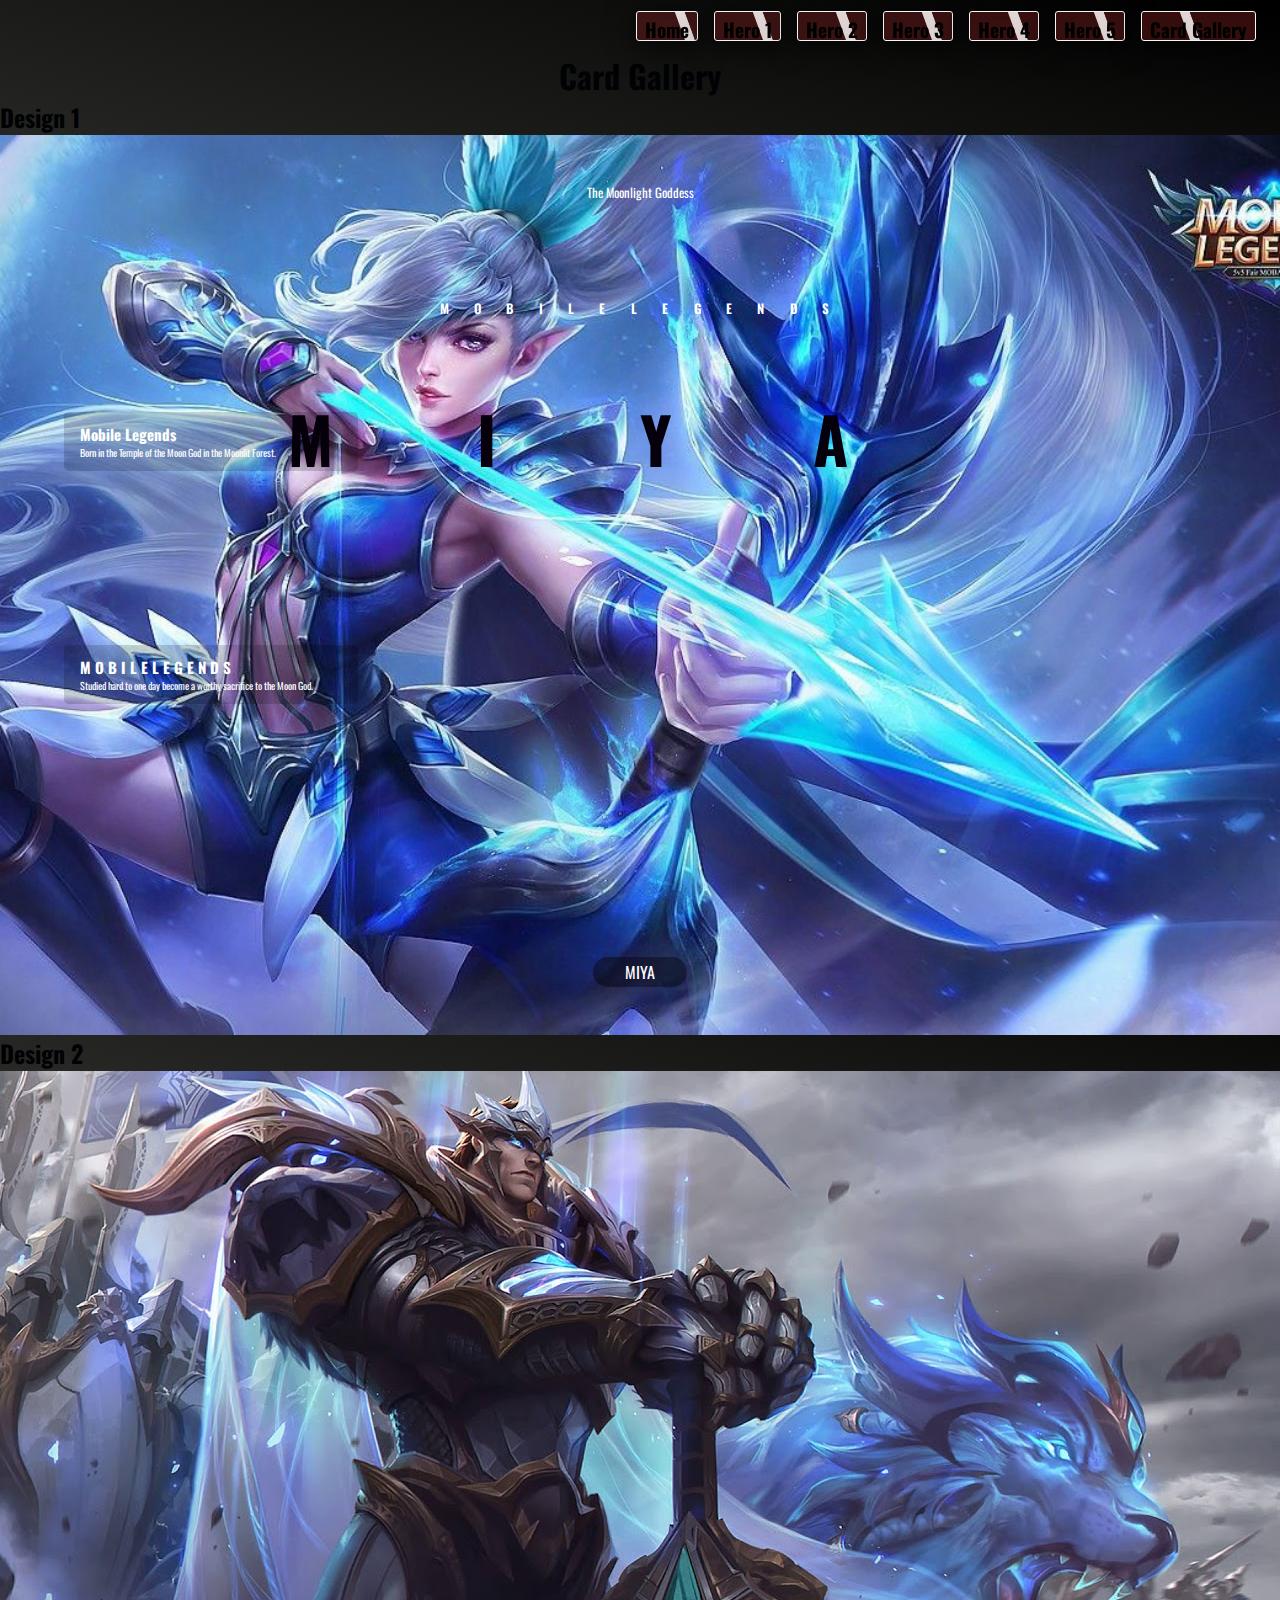
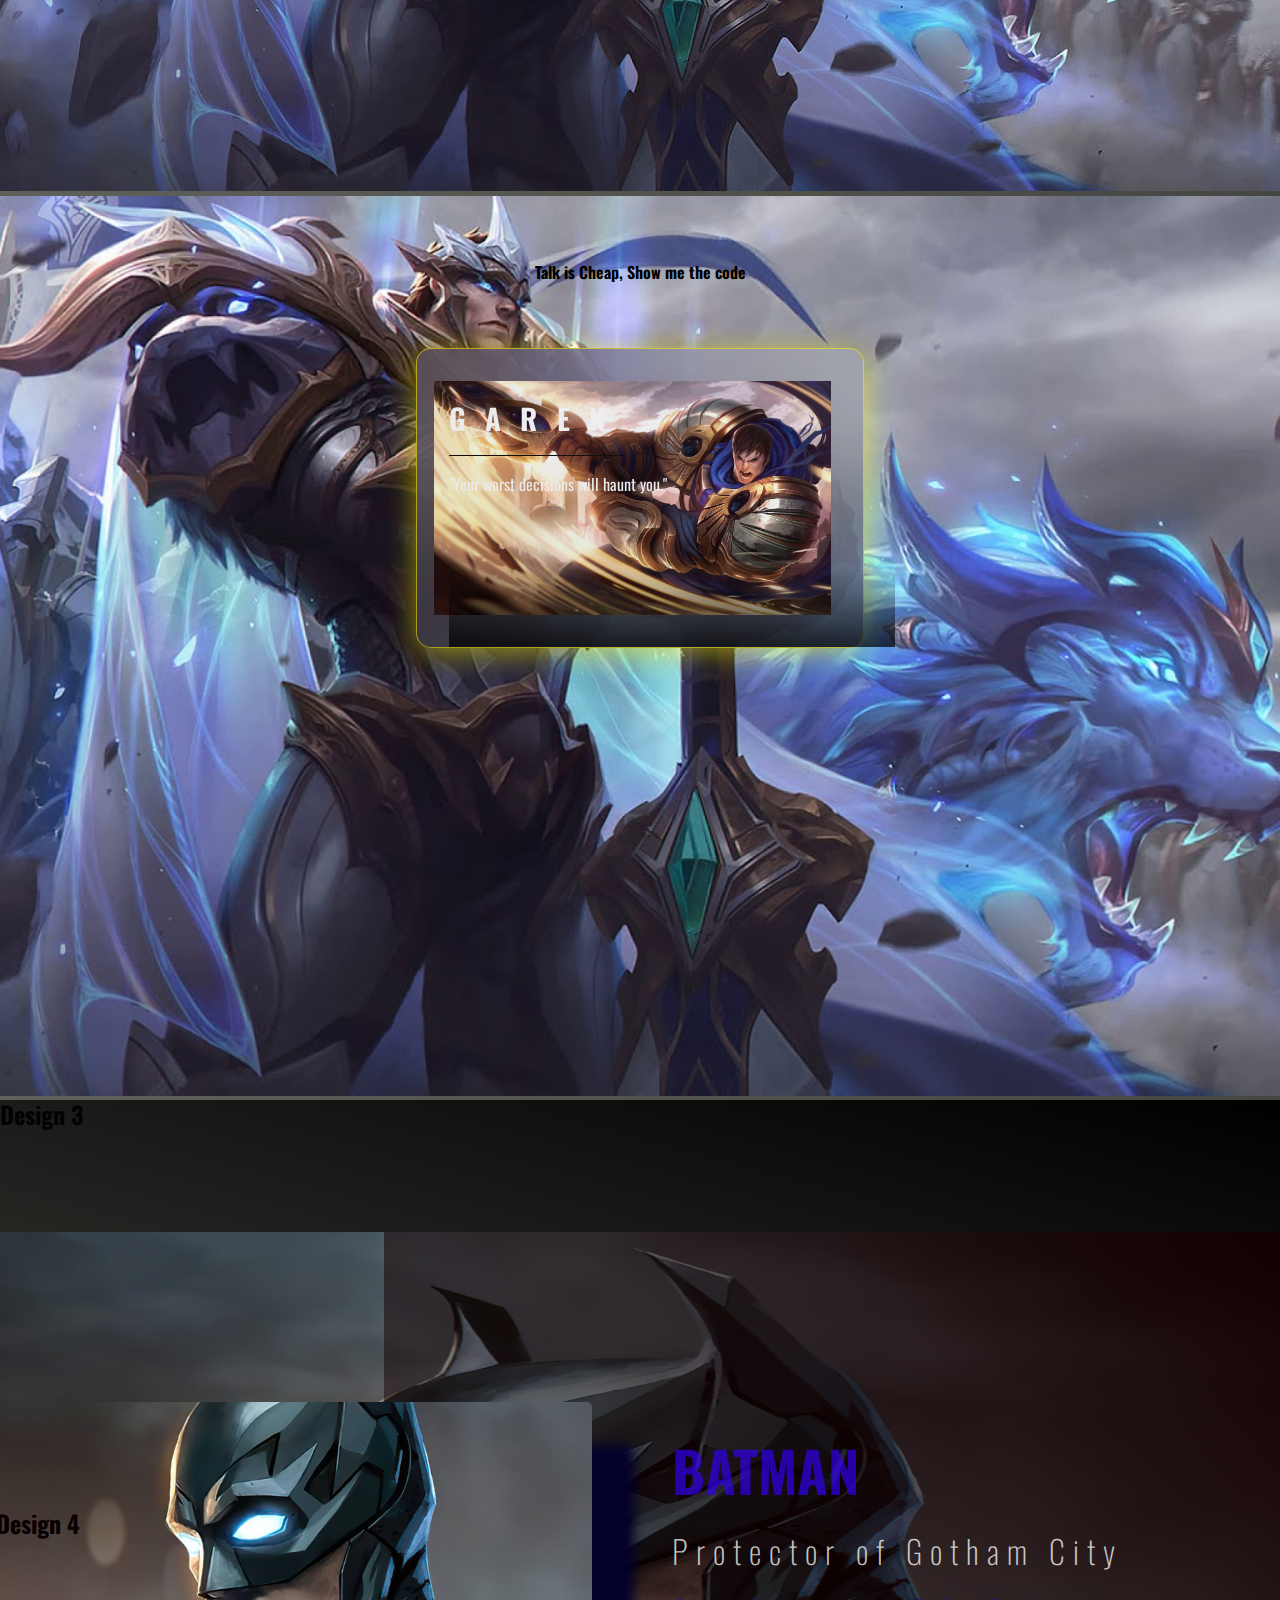
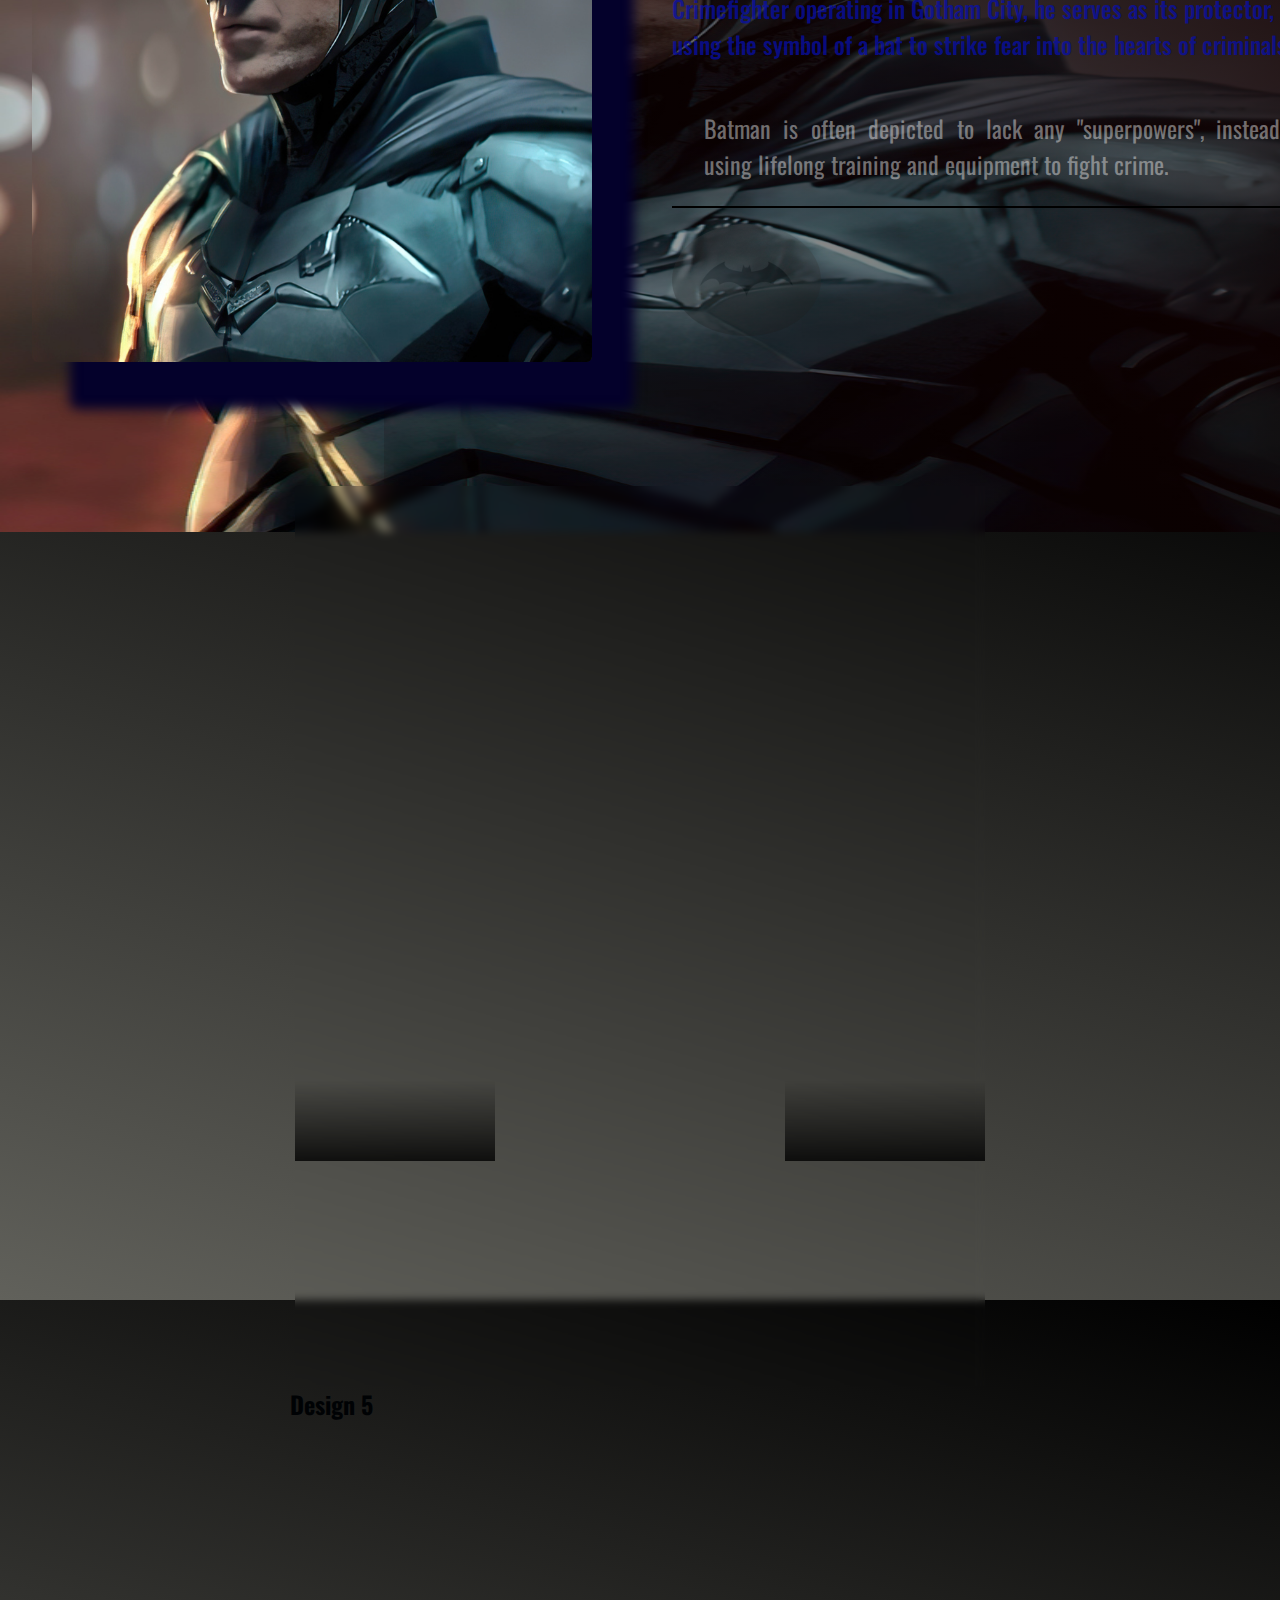
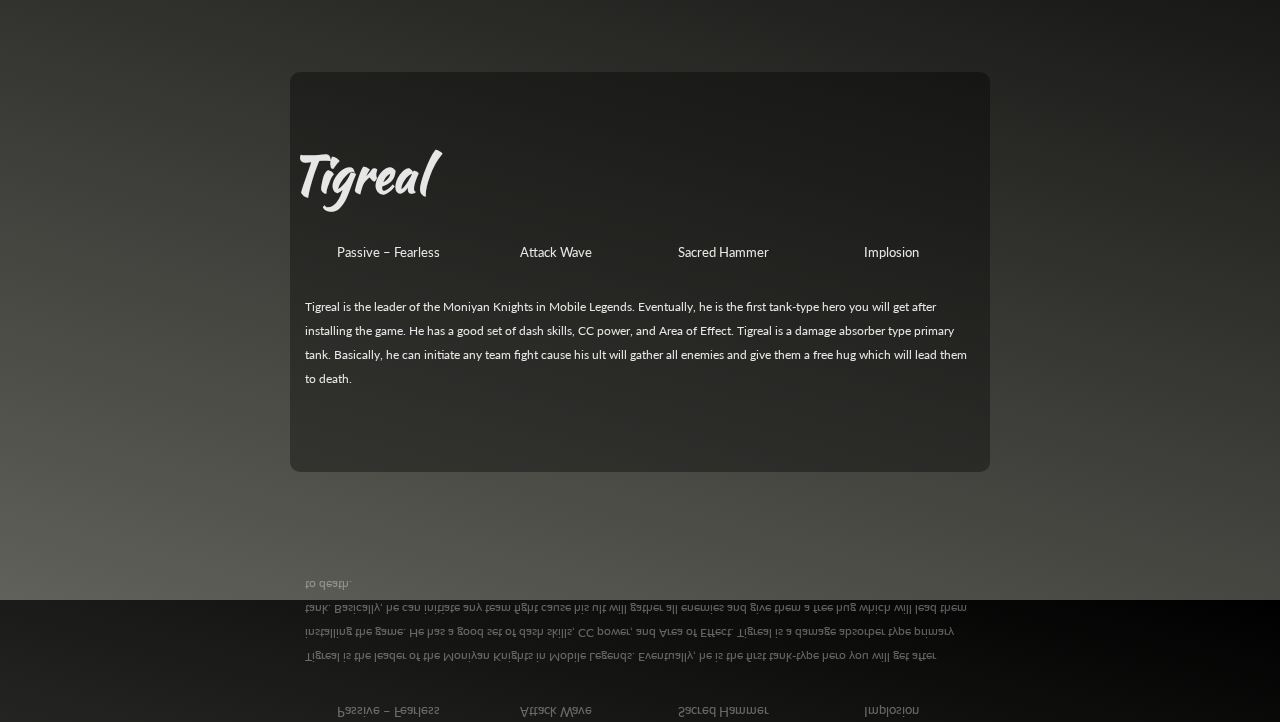
==== commit 3a63eff1: "update" ====
--- a/pages/card-gallery/index.html
+++ b/pages/card-gallery/index.html
@@ -56,12 +56,12 @@
 
     <section class="design-2">
         <h2>Design 2</h2>
-        <img src="./assets/css/card2.css/img/garen.jpg" alt="" class="garen">
+        <img src="./assets/css/card2.css/img/garenlol.jpg" alt="" class="garen">
         <div class="contents1">
             <div class="middle">
                 <h4 class="note">Talk is Cheap, Show me the code</h4>
                 <div class="card">
-                    <img class="card-img" src="./assets/img/garenlol.jpg" alt="">
+                    <img class="card-img" src="./assets/img/garen.jpg" alt="">
                     <h1 class="title"> GAREN <br><span></span></h1>
                     <p class="description">"Your worst decisions will haunt you."</p>
                 </div>
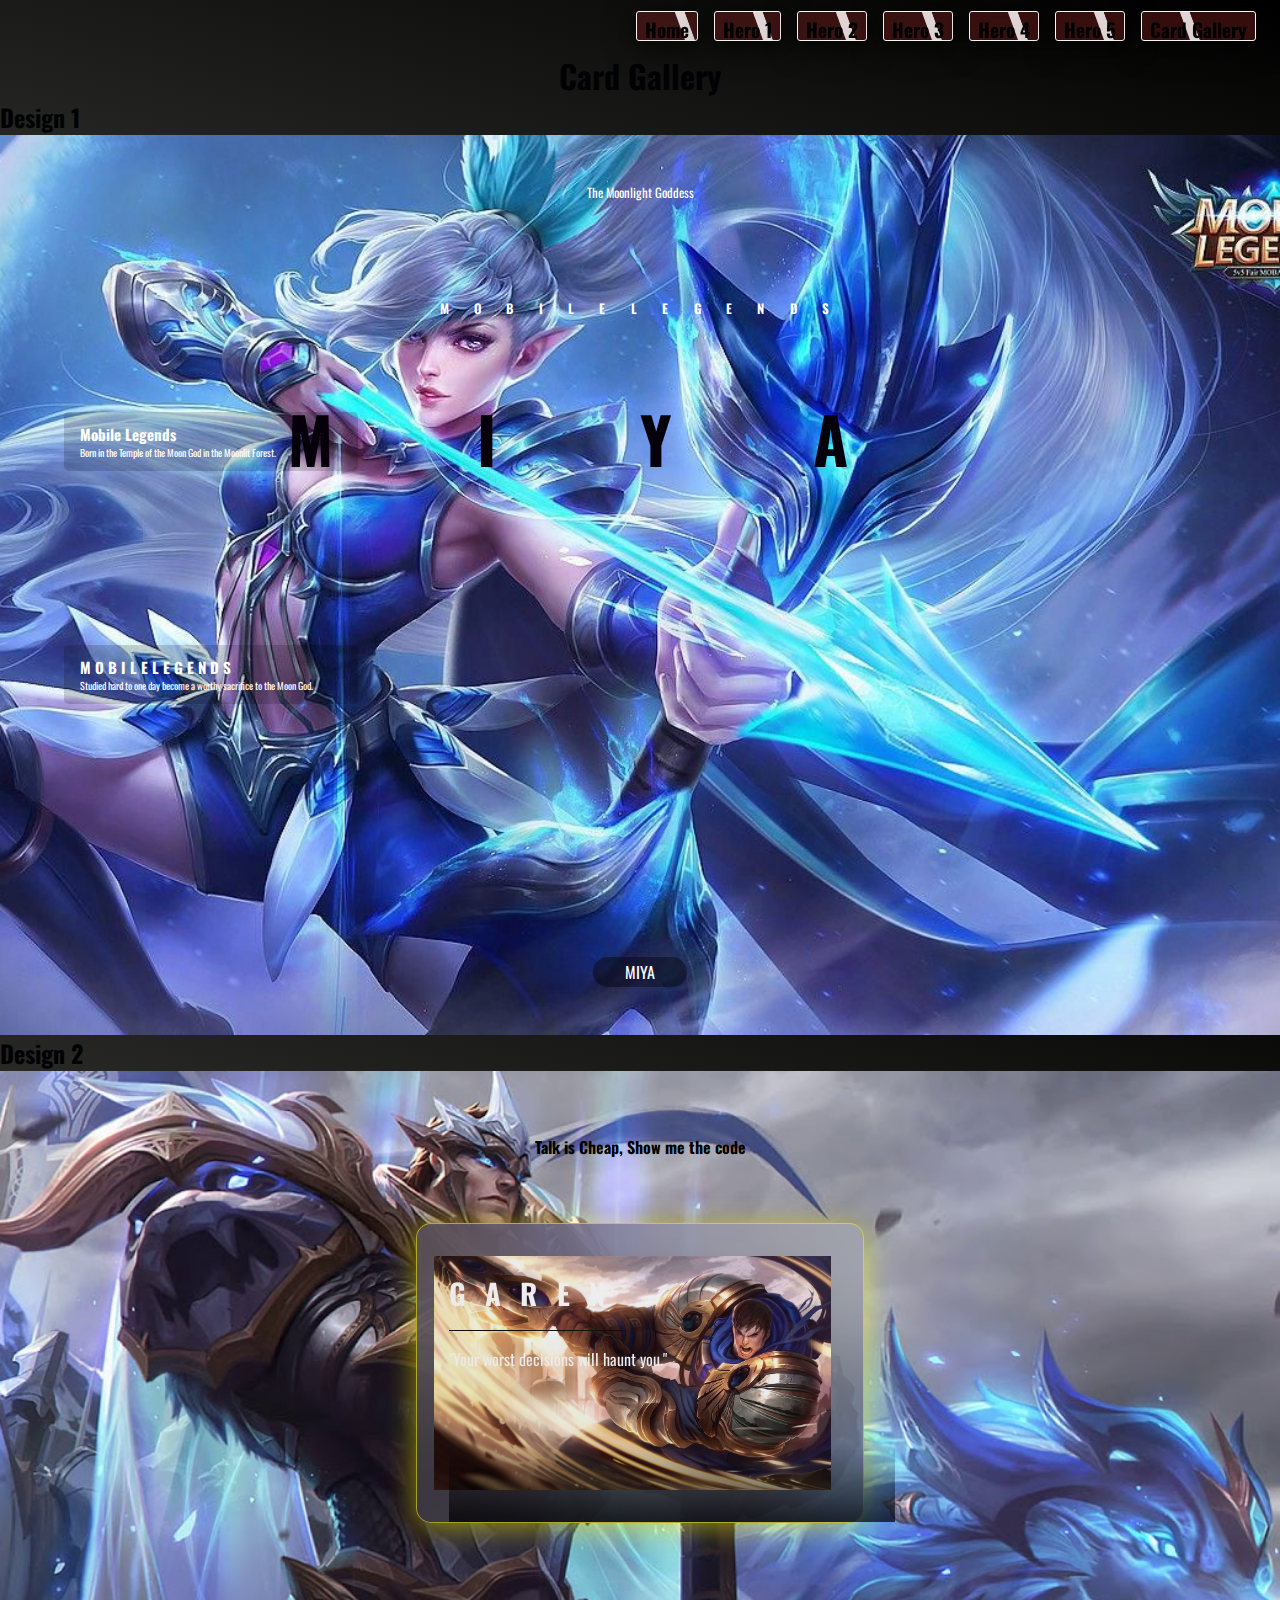
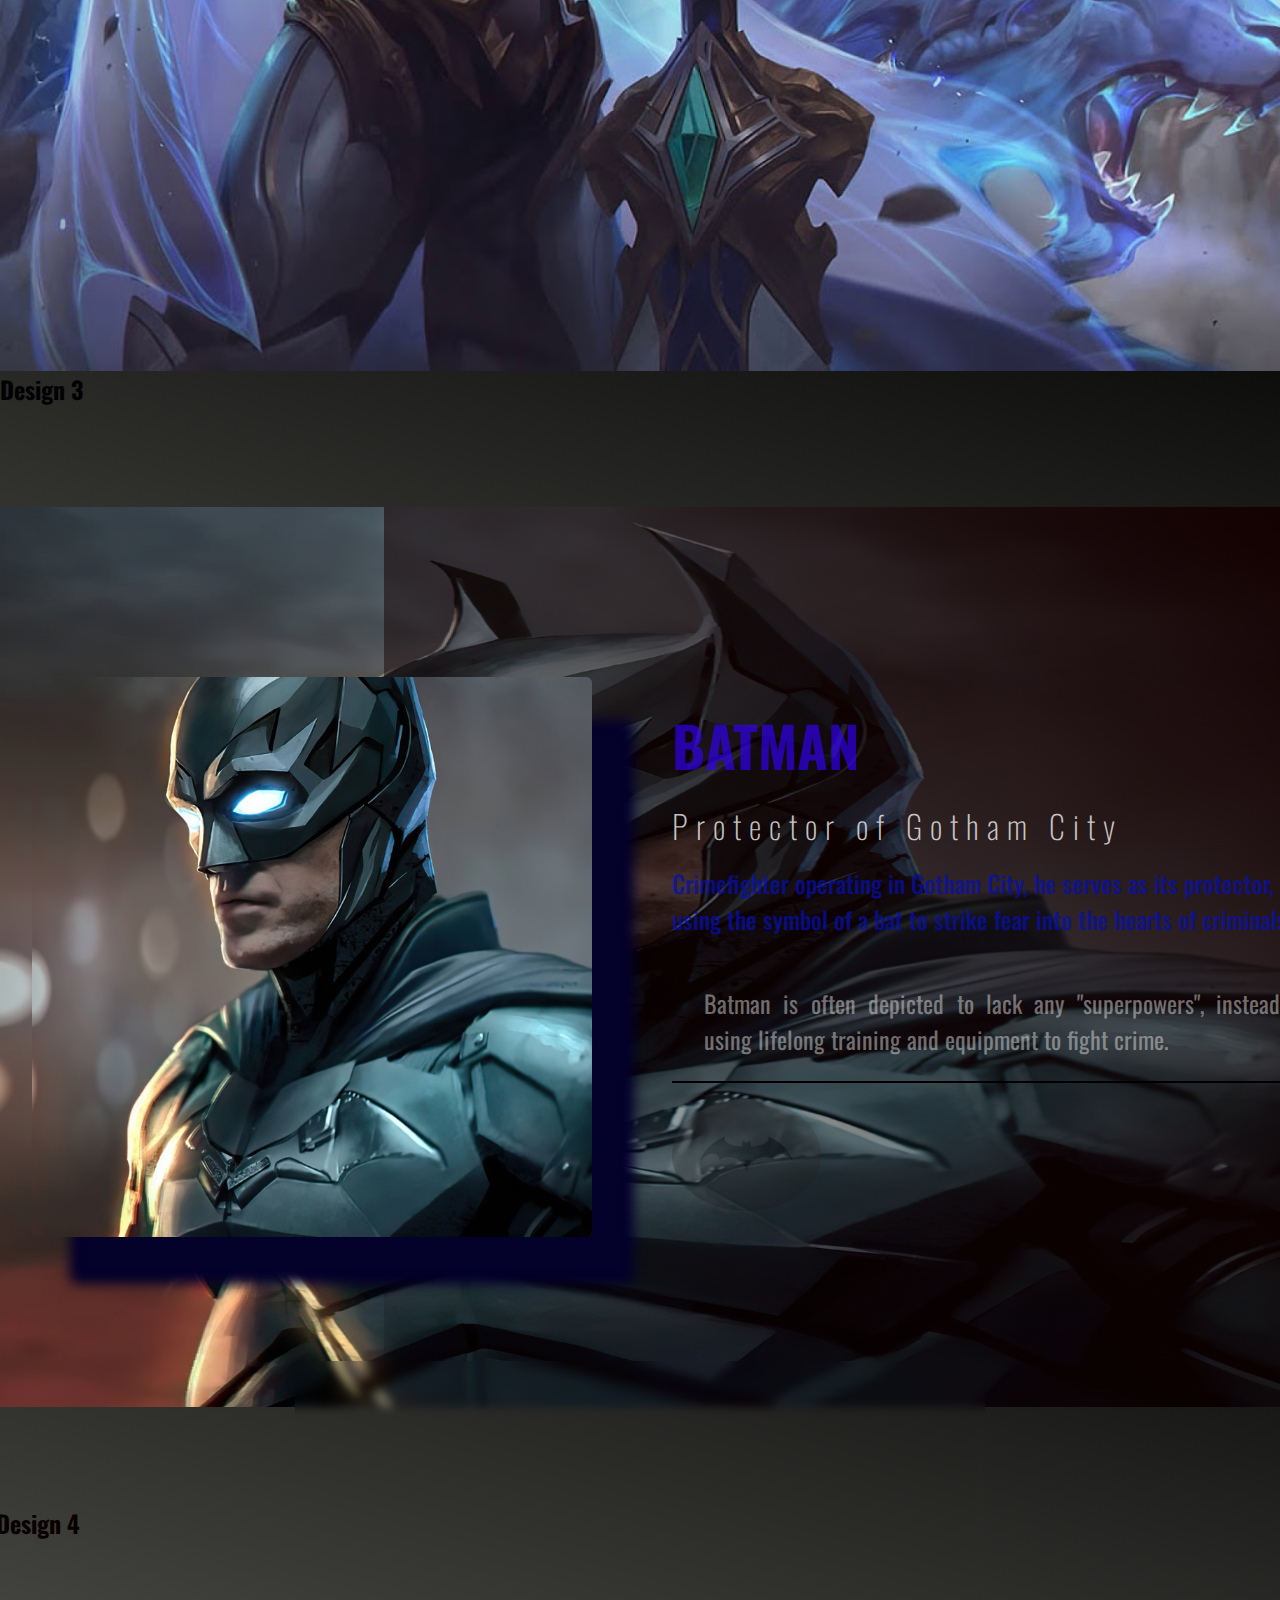
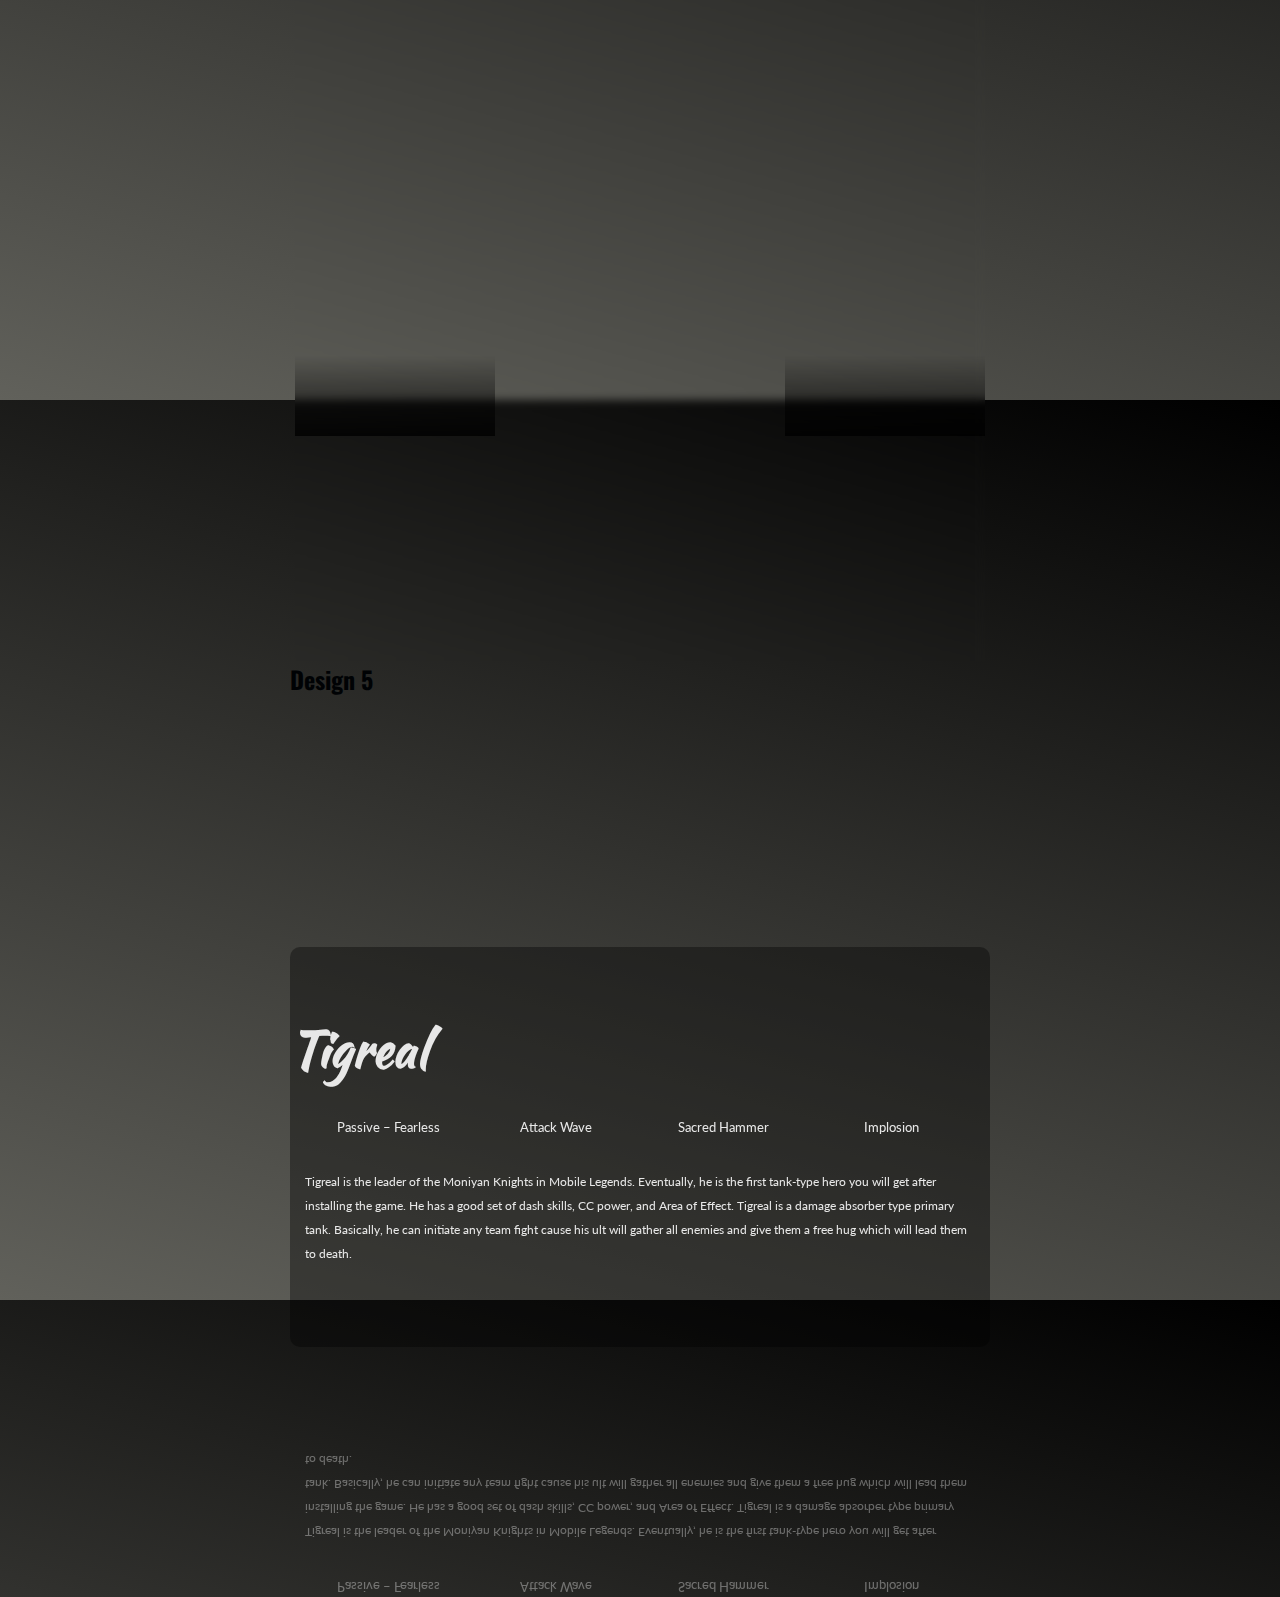
==== commit 9154992f: "update" ====
--- a/pages/card-gallery/index.html
+++ b/pages/card-gallery/index.html
@@ -56,7 +56,6 @@
 
     <section class="design-2">
         <h2>Design 2</h2>
-        <img src="./assets/css/card2.css/img/garenlol.jpg" alt="" class="garen">
         <div class="contents1">
             <div class="middle">
                 <h4 class="note">Talk is Cheap, Show me the code</h4>
